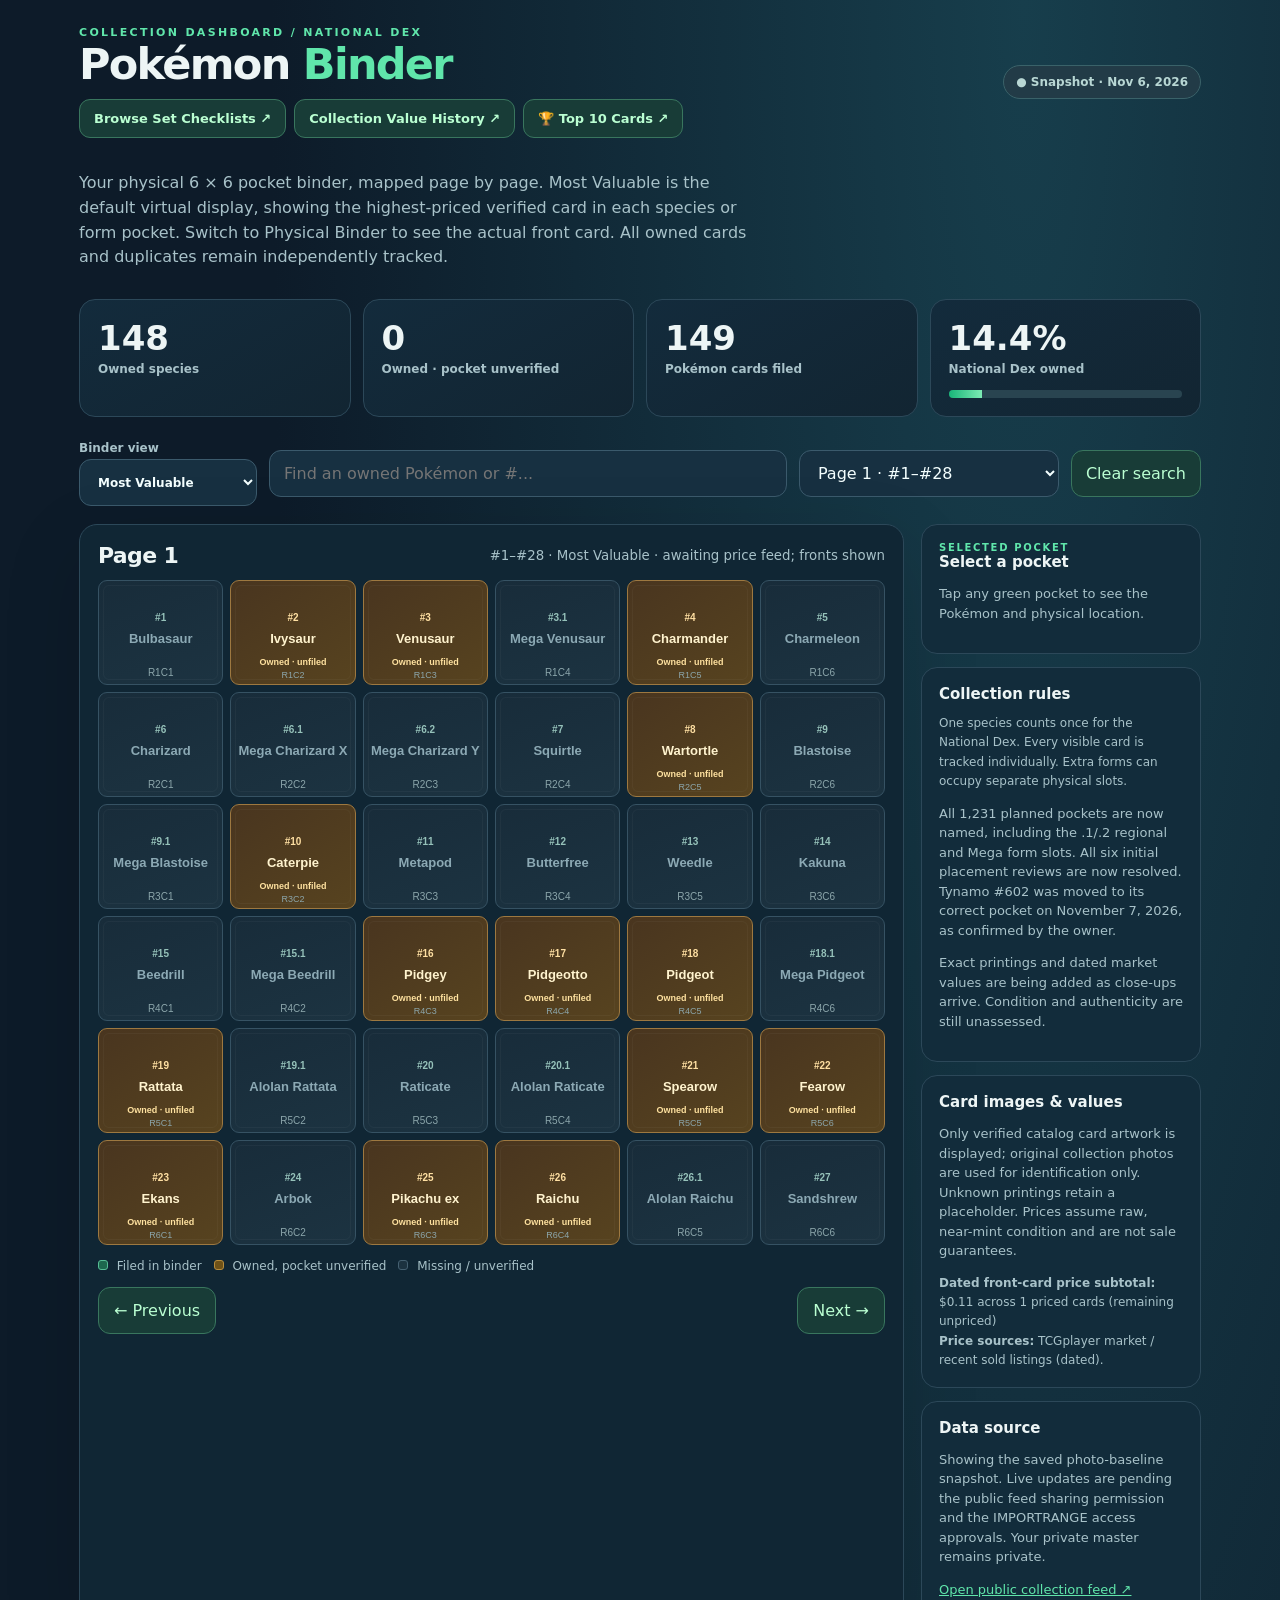
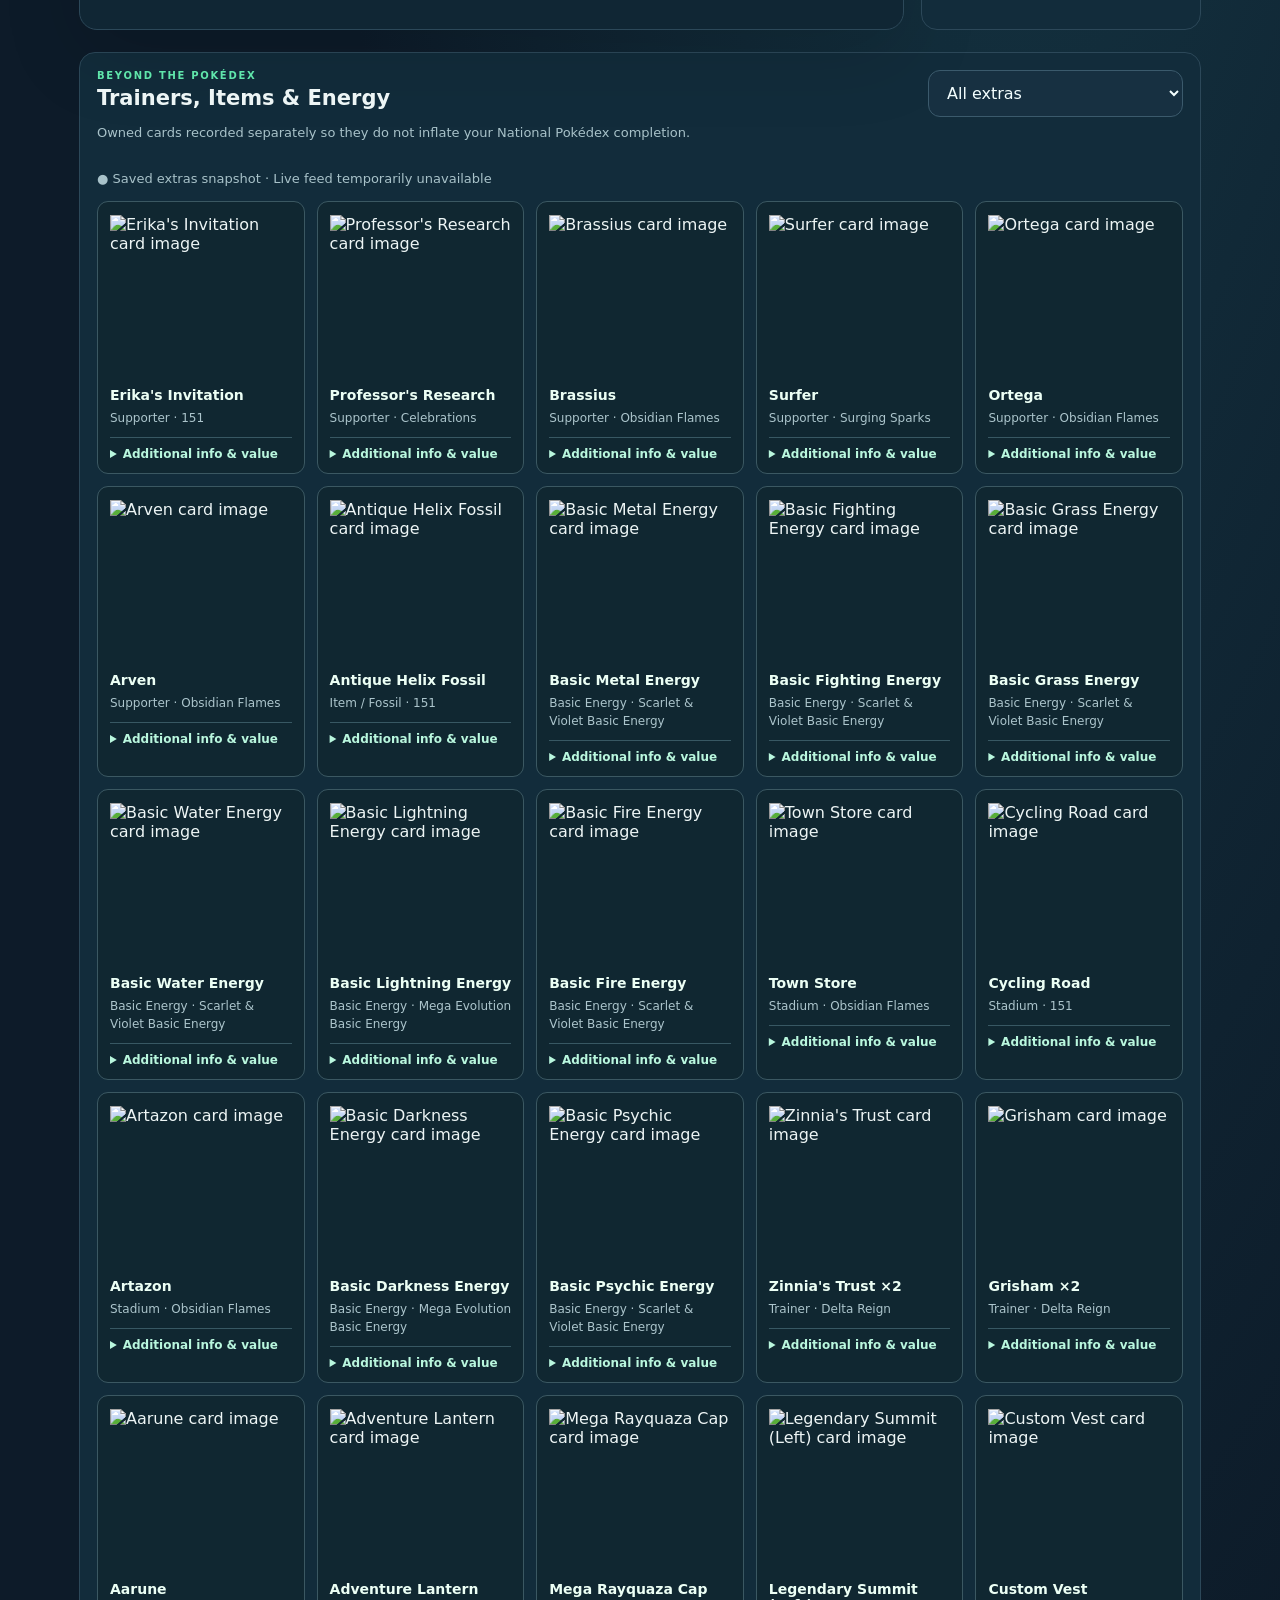
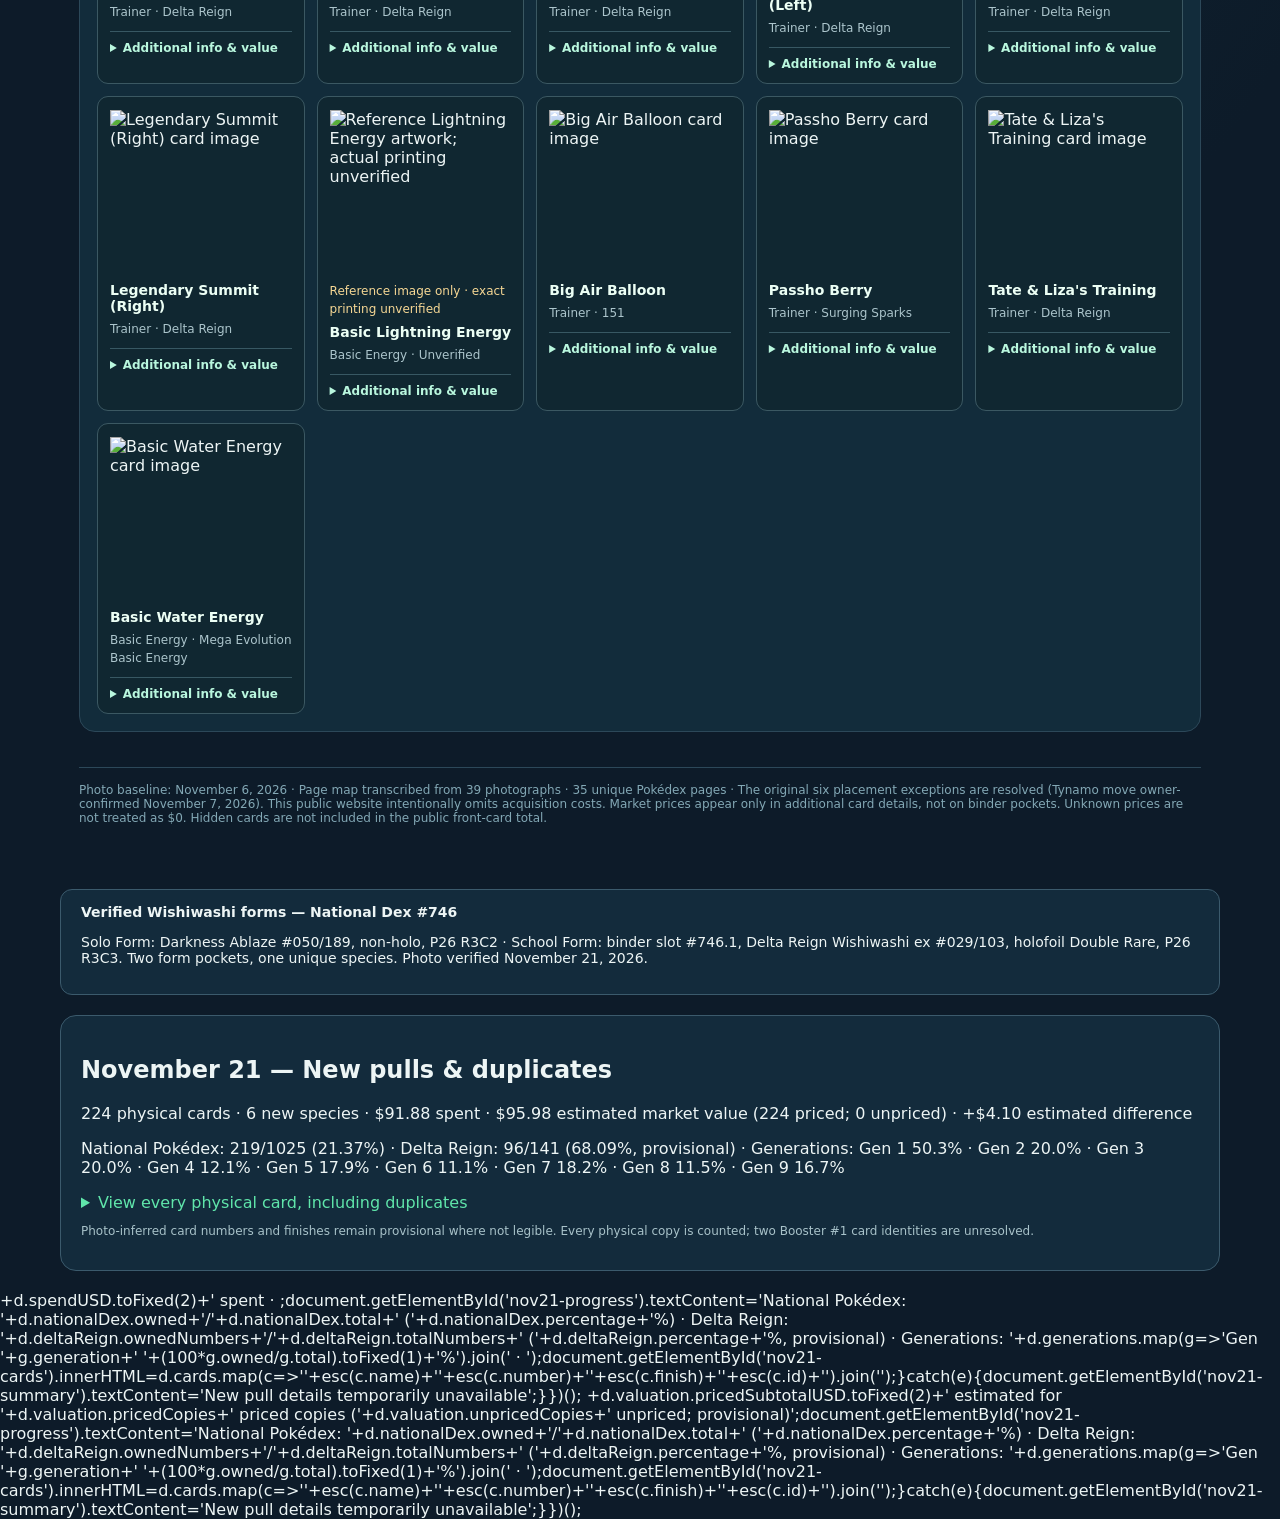
==== index.html @ 739e6302 "Fix pulls panel JavaScript and display complete provisional valuation" ====
<!doctype html>
<html lang="en"><head><meta charset="utf-8"><meta name="viewport" content="width=device-width,initial-scale=1">
<meta name="theme-color" content="#102433"><meta name="description" content="Live National Pokédex virtual binder, species tracker and physical pocket locator."><title>Pokémon Binder | National Pokédex</title>
<style>
:root{color-scheme:dark;--bg:#0d1b29;--panel:#132b3c;--panel2:#193346;--line:#2c4859;--text:#edf5f5;--muted:#a8c2c9;--mint:#60e6ab;--lime:#bbf7d0;--amber:#ffd68a}
*{box-sizing:border-box}body{margin:0;background:radial-gradient(ellipse at 80% 0%,#173e4c,#0d1b29 52%);font-family:Inter,system-ui,-apple-system,Segoe UI,sans-serif;color:var(--text)}main{max-width:1160px;margin:auto;padding:26px 19px 50px}
header{display:flex;justify-content:space-between;align-items:center;gap:16px;flex-wrap:wrap}.brand{font-weight:850;letter-spacing:-.04em;font-size:clamp(26px,4vw,43px)}.brand em{font-style:normal;color:var(--mint)}.eyebrow{color:var(--mint);font-size:11px;letter-spacing:.21em;font-weight:700;text-transform:uppercase}
#sync{background:#223b47;color:#b8d7d4;padding:9px 12px;border:1px solid #3a6269;border-radius:999px;font-size:12px;font-weight:700}.hero{padding:25px 0 19px}.hero p{color:var(--muted);max-width:680px;line-height:1.55;margin:8px 0 0}.stats{display:grid;grid-template-columns:repeat(4,1fr);gap:12px;margin:10px 0 22px}.stat{border:1px solid var(--line);background:linear-gradient(150deg,var(--panel),#122532);padding:18px;border-radius:16px}.stat strong{font-size:clamp(22px,4vw,34px);display:block;font-variant-numeric:tabular-nums}.stat span{font-size:12px;color:var(--muted);font-weight:650}.progress{height:8px;border-radius:10px;background:#294450;margin-top:13px;overflow:hidden}.progress div{height:100%;background:linear-gradient(90deg,#18b579,#7debb4);transition:width .3s}
.toolbar{display:flex;gap:12px;flex-wrap:wrap;align-items:center;margin:24px 0 18px}.viewSelector{display:flex;flex-direction:column;gap:4px;color:var(--muted);font-size:12px;font-weight:700}.viewSelector select{font-weight:700;min-width:178px}.viewHighlight{border-left:3px solid #60e6ab;padding:8px 11px;background:#16382f;border-radius:7px;margin:10px 0;font-size:12px;line-height:1.55}.control{padding:12px 14px;border:1px solid #3b5a6c;border-radius:12px;background:#173041;color:#f4ffff;font:inherit;min-height:47px}#search{min-width:230px;flex:1}#selectPage{min-width:260px;max-width:100%}.button{cursor:pointer;background:#183c37;color:#baffd2;border-color:#39765e}.button:hover{background:#1b5249}
.frame{display:grid;grid-template-columns:minmax(0,1fr) 280px;gap:17px}.binder{padding:18px;border:1px solid var(--line);border-radius:18px;background:#102634;box-shadow:0 25px 80px #0002}.binderTop{display:flex;justify-content:space-between;gap:12px;margin-bottom:12px;align-items:center;flex-wrap:wrap}.binderTop h2{margin:0;font-size:22px;letter-spacing:-.03em}.binderTop small{color:var(--muted)}
.grid{display:grid;grid-template-columns:repeat(6,minmax(0,1fr));gap:7px}.pocket{position:relative;min-height:105px;border:1px solid #365263;border-radius:9px;background:linear-gradient(160deg,#182c3a,#1c3341);padding:9px 6px 17px;text-align:center;cursor:pointer;overflow:hidden;color:#8ca9b4}.pocket::after{content:"";position:absolute;inset:4px;border:1px solid #ffffff09;border-radius:6px;pointer-events:none}.pocket.filled{background:linear-gradient(155deg,#164e3f,#1e6450 85%);border-color:#3b9d76;color:#f0fffb}.pocket.filled:hover,.pocket:focus-visible{outline:2px solid #b9ffcf;outline-offset:1px}.pocket.blank:hover{border-color:#72a0ab}.pocket.reserved{opacity:.43;background:#162632}.dex{display:block;color:#96c2ba;font-size:10px;font-weight:800;margin-bottom:8px}.filled .dex{color:#9bebc5}.name{font-size:clamp(10px,1.16vw,13px);display:block;line-height:1.18;font-weight:750;word-break:break-word}.slot{font-size:10px;color:#8ca6ab;position:absolute;bottom:6px;left:0;right:0}.filled .slot{color:#b9e3d2}
.side{display:grid;gap:13px;align-content:start}.panel{background:#122c3b;border:1px solid var(--line);border-radius:16px;padding:17px}.panel h3{margin:0 0 11px;font-size:15px}.panel p{color:var(--muted);font-size:13px;line-height:1.5}.panel .selected{font-size:22px;color:#eafff6;font-weight:800}.panel .meta{font-size:12px;margin-top:9px;color:#c6dada}.kicker{font-size:10px;text-transform:uppercase;letter-spacing:.17em;color:var(--mint);font-weight:750}.mini{font-size:12px;color:var(--muted);line-height:1.6}.legend{display:flex;flex-wrap:wrap;gap:12px;color:var(--muted);font-size:12px;margin:14px 0}.dot{display:inline-block;width:10px;height:10px;border-radius:3px;margin-right:5px;background:#1d684e;border:1px solid #56bd94}.dot.none{background:#1c3240;border-color:#456071}.buttons{display:flex;justify-content:space-between;margin-top:12px;gap:10px}.buttons button{padding:10px 15px}.smallnote{font-size:12px;color:var(--muted);line-height:1.6;margin-top:16px}.smallnote a{color:var(--mint)}.foot{border-top:1px solid var(--line);margin-top:35px;padding-top:15px;font-size:12px;color:#83a8b5}.searchresults{display:none;margin-bottom:12px;color:var(--muted);font-size:13px}.searchresults.show{display:block}
@media(max-width:800px){.frame{grid-template-columns:1fr}.side{grid-template-columns:repeat(2,minmax(0,1fr))}.pocket{min-height:100px}}@media(max-width:560px){main{padding:19px 9px 30px}.stats{gap:6px}.stat{padding:12px 8px}.stat span{font-size:10px}.binder{padding:10px}.grid{gap:4px}.pocket{min-height:84px;padding:5px 3px 14px;border-radius:6px}.dex{font-size:9px;margin-bottom:5px}.name{font-size:10px}.side{grid-template-columns:1fr}.toolbar{gap:8px}.control{width:100%;max-width:none!important}.binderTop h2{font-size:18px}}
 .pocket.mismatch{border-color:#efad70;box-shadow:inset 0 0 0 1px #efad70}.priceHighlight{font-size:16px;font-weight:750;color:#9bebc5;margin-top:8px}.cardPhoto{width:100%;max-width:185px;display:block;aspect-ratio:0.716;object-fit:contain;border-radius:7px;margin:11px auto;background:#0c2430} .pocketThumb{display:block;height:70px;max-width:70%;object-fit:contain;margin:1px auto 6px}.pocket.hasArt{min-height:148px}.pocketValue{display:block;color:#c6ffe4;font-weight:700;font-size:11px;margin-top:4px;margin-bottom:9px}@media(max-width:560px){.pocketThumb{height:55px;max-width:90%}.pocket.hasArt{min-height:140px}} .pocket.toFile{background:linear-gradient(145deg,#49351f,#57431f);border-color:#9d7840;color:#fff6da}.pocket.toFile .dex{color:#ffe0a3}.pocket.toFile .name{color:#fff3ce}.toFileTag{position:absolute;left:2px;right:2px;bottom:17px;font-weight:700;font-size:9px;color:#ffe2a0}.pocket.toFile .slot{bottom:4px;font-size:9px}@media(max-width:680px){.stats{grid-template-columns:repeat(2,1fr)}} 
.extrasPanel{margin-top:22px}.extrasHead{display:flex;gap:14px;align-items:flex-start;justify-content:space-between;flex-wrap:wrap;margin-bottom:10px}
.extrasHead h2{font-size:21px;margin:5px 0 7px}.extrasHead .control{max-width:255px}
.extrasGrid{display:grid;grid-template-columns:repeat(auto-fill,minmax(190px,1fr));gap:12px}
.extraCard{padding:12px;border:1px solid #3b5862;border-radius:11px;background:#102731;min-height:190px}
.extraPhoto{height:160px;max-width:100%;display:block;object-fit:contain;margin:1px auto 12px}
.extraPlaceholder{height:65px;display:flex;align-items:center;justify-content:center;border:1px dashed #42626d;color:#aac6ce;border-radius:7px;margin-bottom:12px;font-size:12px}
.extraName{font-size:14px;font-weight:750;color:#ecfff5;margin:6px 0}
.extraInfo{color:#acc5cc;font-size:12px;line-height:1.5;margin-top:4px}
.extraValue{color:#bfffe0;font-weight:750;font-size:13px;margin-top:5px}
@media(max-width:620px){.extrasGrid{grid-template-columns:repeat(2,minmax(0,1fr))}.extraCard{padding:9px}.extraPhoto{height:118px}.extrasHead .control{width:100%;max-width:none}}
.extraDetails{margin-top:10px;padding-top:9px;border-top:1px solid #385863}.extraDetails summary{font-size:12px;font-weight:650;color:#b9f7de;cursor:pointer}.extraDetails[open] summary{margin-bottom:9px}.extraDetails a{color:#a5f6dc} 
</style></head><body><main>
<header><div><div class="eyebrow">Collection dashboard / National Dex</div><div class="brand">Pokémon <em>Binder</em></div><a href="./sets.html" style="display:inline-block;margin-top:10px;color:#baffd2;background:#183c37;border:1px solid #39765e;padding:11px 14px;border-radius:11px;text-decoration:none;font-size:13px;font-weight:750">Browse Set Checklists ↗</a><a href="./values.html" style="display:inline-block;margin:10px 0 0 8px;color:#baffd2;background:#183c37;border:1px solid #39765e;padding:11px 14px;border-radius:11px;text-decoration:none;font-size:13px;font-weight:750">Collection Value History ↗</a><a href="./values.html#top-cards" style="display:inline-block;margin:10px 0 0 8px;color:#baffd2;background:#183c37;border:1px solid #39765e;padding:11px 14px;border-radius:11px;text-decoration:none;font-size:13px;font-weight:750">🏆 Top 10 Cards ↗</a></div><span id="sync">● Snapshot · Nov 6, 2026</span></header>
<section class="hero"><p>Your physical 6 × 6 pocket binder, mapped page by page. Most Valuable is the default virtual display, showing the highest-priced verified card in each species or form pocket. Switch to Physical Binder to see the actual front card. All owned cards and duplicates remain independently tracked.</p></section>
<div class="stats"><div class="stat"><strong id="ownedCount">147</strong><span>Owned species</span></div><div class="stat"><strong id="unfiledCount">0</strong><span>Owned · pocket unverified</span></div><div class="stat"><strong id="cardCount">148</strong><span>Pokémon cards filed</span></div><div class="stat"><strong id="percentage">14.3%</strong><span>National Dex owned</span><div class="progress"><div id="bar" style="width:14.3%"></div></div></div></div>
<section class="toolbar"><label class="viewSelector" for="displayMode"><span>Binder view</span><select class="control" id="displayMode" aria-label="Choose binder display mode"><option value="valuable" selected>Most Valuable</option><option value="physical">Physical Binder</option></select></label><input class="control" type="search" id="search" placeholder="Find an owned Pokémon or #..." aria-label="Search Pokémon"><select class="control" id="selectPage" aria-label="Choose binder page"></select><button class="control button" id="clear">Clear search</button></section>
<div id="searchresults" class="searchresults"></div>
<div class="frame"><div class="binder"><div class="binderTop"><h2 id="pageHeading">Page 1</h2><small id="pageInfo"></small></div><div class="grid" id="grid"></div><div class="legend"><span><i class="dot"></i> Filed in binder</span><span><i class="dot" style="background:#6f5217;border-color:#b68b3d"></i> Owned, pocket unverified</span><span><i class="dot none"></i> Missing / unverified</span></div><div class="buttons"><button class="control button" id="prev">← Previous</button><button class="control button" id="next">Next →</button></div></div><aside class="side"><section class="panel"><div class="kicker">Selected pocket</div><h3 id="slotTitle">Select a pocket</h3><div id="slotDetail"><p>Tap any green pocket to see the Pokémon and physical location.</p></div></section><section class="panel"><h3>Collection rules</h3><div class="mini">One species counts once for the National Dex. Every visible card is tracked individually. Extra forms can occupy separate physical slots.<p>All 1,231 planned pockets are now named, including the .1/.2 regional and Mega form slots. All six initial placement reviews are now resolved. Tynamo #602 was moved to its correct pocket on November 7, 2026, as confirmed by the owner.</p><p>Exact printings and dated market values are being added as close-ups arrive. Condition and authenticity are still unassessed.</p></div></section><section class="panel"><h3>Card images & values</h3><p>Only verified catalog card artwork is displayed; original collection photos are used for identification only. Unknown printings retain a placeholder. Prices assume raw, near-mint condition and are not sale guarantees.</p><div class="mini"><strong>Dated front-card price subtotal:</strong> <span id="valueSummary">Pending verified valuations</span><br><strong>Price sources:</strong> TCGplayer market / recent sold listings (dated).</div></section><section class="panel"><h3>Data source</h3><p id="sourceText">This page uses the verified photo-baseline snapshot. The website is linked to a public-read feed; activate the source connection and viewing permission to enable updates.</p><p class="mini"><a href="https://docs.google.com/spreadsheets/d/1Jrw80VgoSuXHK0RVL1nvubvQzTWDPGrHR_KkBsdX26o/edit" target="_blank" rel="noopener noreferrer" style="color:#60e6ab">Open public collection feed ↗</a></p></section></aside></div>
<section class="panel extrasPanel" id="extrasPanel">
  <div class="extrasHead"><div><div class="kicker">Beyond the Pokédex</div><h2>Trainers, Items &amp; Energy</h2><p class="mini">Owned cards recorded separately so they do not inflate your National Pokédex completion.</p></div>
  <select class="control" id="extrasFilter" aria-label="Filter extra cards"><option value="all">All extras</option><option value="trainer">Trainers / Items / Stadiums</option><option value="energy">Energy only</option></select></div>
  <p class="mini" id="extrasSync">Loading cards from the live Google Sheet...</p>
  <div class="extrasGrid" id="extrasGrid"></div>
</section>
<div class="foot">Photo baseline: November 6, 2026 · Page map transcribed from 39 photographs · 35 unique Pokédex pages · The original six placement exceptions are resolved (Tynamo move owner-confirmed November 7, 2026). This public website intentionally omits acquisition costs. Market prices appear only in additional card details, not on binder pockets. Unknown prices are not treated as $0. Hidden cards are not included in the public front-card total.</div>
</main>
<script>const VERIFIED_POCKETS={"1:1:1":{"dex":"1","name":"Bulbasaur","species":1,"status":"Number/position mapped"},"1:1:2":{"dex":"2","name":"Ivysaur","species":2,"status":"Number/position mapped"},"1:1:3":{"dex":"3","name":"Venusaur","species":3,"status":"Number/position mapped"},"1:1:4":{"dex":"3.1","name":"Mega Venusaur","species":3,"status":"Number/position mapped"},"1:1:5":{"dex":"4","name":"Charmander","species":4,"status":"Number/position mapped"},"1:1:6":{"dex":"5","name":"Charmeleon","species":5,"status":"Number/position mapped"},"1:2:1":{"dex":"6","name":"Charizard","species":6,"status":"Number/position mapped"},"1:2:2":{"dex":"6.1","name":"Mega Charizard X","species":6,"status":"Number/position mapped"},"1:2:3":{"dex":"6.2","name":"Mega Charizard Y","species":6,"status":"Number/position mapped"},"1:2:4":{"dex":"7","name":"Squirtle","species":7,"status":"Number/position mapped"},"1:2:5":{"dex":"8","name":"Wartortle","species":8,"status":"Number/position mapped"},"1:2:6":{"dex":"9","name":"Blastoise","species":9,"status":"Number/position mapped"},"1:3:1":{"dex":"9.1","name":"Mega Blastoise","species":9,"status":"Number/position mapped"},"1:3:2":{"dex":"10","name":"Caterpie","species":10,"status":"Number/position mapped"},"1:3:3":{"dex":"11","name":"Metapod","species":11,"status":"Number/position mapped"},"1:3:4":{"dex":"12","name":"Butterfree","species":12,"status":"Number/position mapped"},"1:3:5":{"dex":"13","name":"Weedle","species":13,"status":"Number/position mapped"},"1:3:6":{"dex":"14","name":"Kakuna","species":14,"status":"Number/position mapped"},"1:4:1":{"dex":"15","name":"Beedrill","species":15,"status":"Number/position mapped"},"1:4:2":{"dex":"15.1","name":"Mega Beedrill","species":15,"status":"Number/position mapped"},"1:4:3":{"dex":"16","name":"Pidgey","species":16,"status":"Number/position mapped"},"1:4:4":{"dex":"17","name":"Pidgeotto","species":17,"status":"Number/position mapped"},"1:4:5":{"dex":"18","name":"Pidgeot","species":18,"status":"Number/position mapped"},"1:4:6":{"dex":"18.1","name":"Mega Pidgeot","species":18,"status":"Number/position mapped"},"1:5:1":{"dex":"19","name":"Rattata","species":19,"status":"Number/position mapped"},"1:5:2":{"dex":"19.1","name":"Alolan Rattata","species":19,"status":"Number/position mapped"},"1:5:3":{"dex":"20","name":"Raticate","species":20,"status":"Number/position mapped"},"1:5:4":{"dex":"20.1","name":"Alolan Raticate","species":20,"status":"Number/position mapped"},"1:5:5":{"dex":"21","name":"Spearow","species":21,"status":"Number/position mapped"},"1:5:6":{"dex":"22","name":"Fearow","species":22,"status":"Number/position mapped"},"1:6:1":{"dex":"23","name":"Ekans","species":23,"status":"Number/position mapped"},"1:6:2":{"dex":"24","name":"Arbok","species":24,"status":"Number/position mapped"},"1:6:3":{"dex":"25","name":"Pikachu","species":25,"status":"Number/position mapped"},"1:6:4":{"dex":"26","name":"Raichu","species":26,"status":"Number/position mapped"},"1:6:5":{"dex":"26.1","name":"Alolan Raichu","species":26,"status":"Number/position mapped"},"1:6:6":{"dex":"27","name":"Sandshrew","species":27,"status":"Number/position mapped"},"2:1:1":{"dex":"27.1","name":"Alolan Sandshrew","species":27,"status":"Number/position mapped"},"2:1:2":{"dex":"28","name":"Sandslash","species":28,"status":"Number/position mapped"},"2:1:3":{"dex":"28.1","name":"Alolan Sandslash","species":28,"status":"Number/position mapped"},"2:1:4":{"dex":"29","name":"Nidoran♀","species":29,"status":"Number/position mapped"},"2:1:5":{"dex":"30","name":"Nidorina","species":30,"status":"Number/position mapped"},"2:1:6":{"dex":"31","name":"Nidoqueen","species":31,"status":"Number/position mapped"},"2:2:1":{"dex":"32","name":"Nidoran♂","species":32,"status":"Number/position mapped"},"2:2:2":{"dex":"33","name":"Nidorino","species":33,"status":"Number/position mapped"},"2:2:3":{"dex":"34","name":"Nidoking","species":34,"status":"Number/position mapped"},"2:2:4":{"dex":"35","name":"Clefairy","species":35,"status":"Number/position mapped"},"2:2:5":{"dex":"36","name":"Clefable","species":36,"status":"Number/position mapped"},"2:2:6":{"dex":"37","name":"Vulpix","species":37,"status":"Number/position mapped"},"2:3:1":{"dex":"37.1","name":"Alolan Vulpix","species":37,"status":"Number/position mapped"},"2:3:2":{"dex":"38","name":"Ninetales","species":38,"status":"Number/position mapped"},"2:3:3":{"dex":"38.1","name":"Alolan Ninetales","species":38,"status":"Number/position mapped"},"2:3:4":{"dex":"39","name":"Jigglypuff","species":39,"status":"Number/position mapped"},"2:3:5":{"dex":"40","name":"Wigglytuff","species":40,"status":"Number/position mapped"},"2:3:6":{"dex":"41","name":"Zubat","species":41,"status":"Number/position mapped"},"2:4:1":{"dex":"42","name":"Golbat","species":42,"status":"Number/position mapped"},"2:4:2":{"dex":"43","name":"Oddish","species":43,"status":"Number/position mapped"},"2:4:3":{"dex":"44","name":"Gloom","species":44,"status":"Number/position mapped"},"2:4:4":{"dex":"45","name":"Vileplume","species":45,"status":"Number/position mapped"},"2:4:5":{"dex":"46","name":"Paras","species":46,"status":"Number/position mapped"},"2:4:6":{"dex":"47","name":"Parasect","species":47,"status":"Number/position mapped"},"2:5:1":{"dex":"48","name":"Venonat","species":48,"status":"Number/position mapped"},"2:5:2":{"dex":"49","name":"Venomoth","species":49,"status":"Number/position mapped"},"2:5:3":{"dex":"50","name":"Diglett","species":50,"status":"Number/position mapped"},"2:5:4":{"dex":"50.1","name":"Alolan Diglett","species":50,"status":"Number/position mapped"},"2:5:5":{"dex":"51","name":"Dugtrio","species":51,"status":"Number/position mapped"},"2:5:6":{"dex":"51.1","name":"Alolan Dugtrio","species":51,"status":"Number/position mapped"},"2:6:1":{"dex":"52","name":"Meowth","species":52,"status":"Number/position mapped"},"2:6:2":{"dex":"52.1","name":"Alolan Meowth","species":52,"status":"Number/position mapped"},"2:6:3":{"dex":"52.2","name":"Galarian Meowth","species":52,"status":"Number/position mapped"},"2:6:4":{"dex":"53","name":"Persian","species":53,"status":"Number/position mapped"},"2:6:5":{"dex":"53.1","name":"Alolan Persian","species":53,"status":"Number/position mapped"},"2:6:6":{"dex":"54","name":"Psyduck","species":54,"status":"Number/position mapped"},"3:1:1":{"dex":"55","name":"Golduck","species":55,"status":"Number/position mapped"},"3:1:2":{"dex":"56","name":"Mankey","species":56,"status":"Number/position mapped"},"3:1:3":{"dex":"57","name":"Primeape","species":57,"status":"Number/position mapped"},"3:1:4":{"dex":"58","name":"Growlithe","species":58,"status":"Number/position mapped"},"3:1:5":{"dex":"58.1","name":"Hisuian Growlithe","species":58,"status":"Number/position mapped"},"3:1:6":{"dex":"59","name":"Arcanine","species":59,"status":"Number/position mapped"},"3:2:1":{"dex":"59.1","name":"Hisuian Arcanine","species":59,"status":"Number/position mapped"},"3:2:2":{"dex":"60","name":"Poliwag","species":60,"status":"Number/position mapped"},"3:2:3":{"dex":"61","name":"Poliwhirl","species":61,"status":"Number/position mapped"},"3:2:4":{"dex":"62","name":"Poliwrath","species":62,"status":"Number/position mapped"},"3:2:5":{"dex":"63","name":"Abra","species":63,"status":"Number/position mapped"},"3:2:6":{"dex":"64","name":"Kadabra","species":64,"status":"Number/position mapped"},"3:3:1":{"dex":"65","name":"Alakazam","species":65,"status":"Number/position mapped"},"3:3:2":{"dex":"65.1","name":"Mega Alakazam","species":65,"status":"Number/position mapped"},"3:3:3":{"dex":"66","name":"Machop","species":66,"status":"Number/position mapped"},"3:3:4":{"dex":"67","name":"Machoke","species":67,"status":"Number/position mapped"},"3:3:5":{"dex":"68","name":"Machamp","species":68,"status":"Number/position mapped"},"3:3:6":{"dex":"69","name":"Bellsprout","species":69,"status":"Number/position mapped"},"3:4:1":{"dex":"70","name":"Weepinbell","species":70,"status":"Number/position mapped"},"3:4:2":{"dex":"71","name":"Victreebel","species":71,"status":"Number/position mapped"},"3:4:3":{"dex":"72","name":"Tentacool","species":72,"status":"Number/position mapped"},"3:4:4":{"dex":"73","name":"Tentacruel","species":73,"status":"Number/position mapped"},"3:4:5":{"dex":"74","name":"Geodude","species":74,"status":"Number/position mapped"},"3:4:6":{"dex":"74.1","name":"Alolan Geodude","species":74,"status":"Number/position mapped"},"3:5:1":{"dex":"75","name":"Graveler","species":75,"status":"Number/position mapped"},"3:5:2":{"dex":"75.1","name":"Alolan Graveler","species":75,"status":"Number/position mapped"},"3:5:3":{"dex":"76","name":"Golem","species":76,"status":"Number/position mapped"},"3:5:4":{"dex":"76.1","name":"Alolan Golem","species":76,"status":"Number/position mapped"},"3:5:5":{"dex":"77","name":"Ponyta","species":77,"status":"Number/position mapped"},"3:5:6":{"dex":"77.1","name":"Galarian Ponyta","species":77,"status":"Number/position mapped"},"3:6:1":{"dex":"78","name":"Rapidash","species":78,"status":"Number/position mapped"},"3:6:2":{"dex":"78.1","name":"Galarian Rapidash","species":78,"status":"Number/position mapped"},"3:6:3":{"dex":"79","name":"Slowpoke","species":79,"status":"Number/position mapped"},"3:6:4":{"dex":"79.1","name":"Galarian Slowpoke","species":79,"status":"Number/position mapped"},"3:6:5":{"dex":"80","name":"Slowbro","species":80,"status":"Number/position mapped"},"3:6:6":{"dex":"80.1","name":"Galarian Slowbro","species":80,"status":"Number/position mapped"},"4:1:1":{"dex":"80.2","name":"Mega Slowbro","species":80,"status":"Number/position mapped"},"4:1:2":{"dex":"81","name":"Magnemite","species":81,"status":"Number/position mapped"},"4:1:3":{"dex":"82","name":"Magneton","species":82,"status":"Number/position mapped"},"4:1:4":{"dex":"83","name":"Farfetch’d","species":83,"status":"Number/position mapped"},"4:1:5":{"dex":"83.1","name":"Galarian Farfetch’d","species":83,"status":"Number/position mapped"},"4:1:6":{"dex":"84","name":"Doduo","species":84,"status":"Number/position mapped"},"4:2:1":{"dex":"85","name":"Dodrio","species":85,"status":"Number/position mapped"},"4:2:2":{"dex":"86","name":"Seel","species":86,"status":"Number/position mapped"},"4:2:3":{"dex":"87","name":"Dewgong","species":87,"status":"Number/position mapped"},"4:2:4":{"dex":"88","name":"Grimer","species":88,"status":"Number/position mapped"},"4:2:5":{"dex":"88.1","name":"Alolan Grimer","species":88,"status":"Number/position mapped"},"4:2:6":{"dex":"89","name":"Muk","species":89,"status":"Number/position mapped"},"4:3:1":{"dex":"89.1","name":"Alolan Muk","species":89,"status":"Number/position mapped"},"4:3:2":{"dex":"90","name":"Shellder","species":90,"status":"Number/position mapped"},"4:3:3":{"dex":"91","name":"Cloyster","species":91,"status":"Number/position mapped"},"4:3:4":{"dex":"92","name":"Gastly","species":92,"status":"Number/position mapped"},"4:3:5":{"dex":"93","name":"Haunter","species":93,"status":"Number/position mapped"},"4:3:6":{"dex":"94","name":"Gengar","species":94,"status":"Number/position mapped"},"4:4:1":{"dex":"94.1","name":"Mega Gengar","species":94,"status":"Number/position mapped"},"4:4:2":{"dex":"95","name":"Onix","species":95,"status":"Number/position mapped"},"4:4:3":{"dex":"96","name":"Drowzee","species":96,"status":"Number/position mapped"},"4:4:4":{"dex":"97","name":"Hypno","species":97,"status":"Number/position mapped"},"4:4:5":{"dex":"98","name":"Krabby","species":98,"status":"Number/position mapped"},"4:4:6":{"dex":"99","name":"Kingler","species":99,"status":"Number/position mapped"},"4:5:1":{"dex":"100","name":"Voltorb","species":100,"status":"Number/position mapped"},"4:5:2":{"dex":"100.1","name":"Hisuian Voltorb","species":100,"status":"Number/position mapped"},"4:5:3":{"dex":"101","name":"Electrode","species":101,"status":"Number/position mapped"},"4:5:4":{"dex":"101.1","name":"Hisuian Electrode","species":101,"status":"Number/position mapped"},"4:5:5":{"dex":"102","name":"Exeggcute","species":102,"status":"Number/position mapped"},"4:5:6":{"dex":"103","name":"Exeggutor","species":103,"status":"Number/position mapped"},"4:6:1":{"dex":"103.1","name":"Alolan Exeggutor","species":103,"status":"Number/position mapped"},"4:6:2":{"dex":"104","name":"Cubone","species":104,"status":"Number/position mapped"},"4:6:3":{"dex":"105","name":"Marowak","species":105,"status":"Number/position mapped"},"4:6:4":{"dex":"105.1","name":"Alolan Marowak","species":105,"status":"Number/position mapped"},"4:6:5":{"dex":"106","name":"Hitmonlee","species":106,"status":"Number/position mapped"},"4:6:6":{"dex":"107","name":"Hitmonchan","species":107,"status":"Number/position mapped"},"5:1:1":{"dex":"108","name":"Lickitung","species":108,"status":"Number/position mapped"},"5:1:2":{"dex":"109","name":"Koffing","species":109,"status":"Number/position mapped"},"5:1:3":{"dex":"110","name":"Weezing","species":110,"status":"Number/position mapped"},"5:1:4":{"dex":"110.1","name":"Galarian Weezing","species":110,"status":"Number/position mapped"},"5:1:5":{"dex":"111","name":"Rhyhorn","species":111,"status":"Number/position mapped"},"5:1:6":{"dex":"112","name":"Rhydon","species":112,"status":"Number/position mapped"},"5:2:1":{"dex":"113","name":"Chansey","species":113,"status":"Number/position mapped"},"5:2:2":{"dex":"114","name":"Tangela","species":114,"status":"Number/position mapped"},"5:2:3":{"dex":"115","name":"Kangaskhan","species":115,"status":"Number/position mapped"},"5:2:4":{"dex":"115.1","name":"Mega Kangaskhan","species":115,"status":"Number/position mapped"},"5:2:5":{"dex":"116","name":"Horsea","species":116,"status":"Number/position mapped"},"5:2:6":{"dex":"117","name":"Seadra","species":117,"status":"Number/position mapped"},"5:3:1":{"dex":"118","name":"Goldeen","species":118,"status":"Number/position mapped"},"5:3:2":{"dex":"119","name":"Seaking","species":119,"status":"Number/position mapped"},"5:3:3":{"dex":"120","name":"Staryu","species":120,"status":"Number/position mapped"},"5:3:4":{"dex":"121","name":"Starmie","species":121,"status":"Number/position mapped"},"5:3:5":{"dex":"122","name":"Mr. Mime","species":122,"status":"Number/position mapped"},"5:3:6":{"dex":"122.1","name":"Galarian Mr. Mime","species":122,"status":"Number/position mapped"},"5:4:1":{"dex":"123","name":"Scyther","species":123,"status":"Number/position mapped"},"5:4:2":{"dex":"124","name":"Jynx","species":124,"status":"Number/position mapped"},"5:4:3":{"dex":"125","name":"Electabuzz","species":125,"status":"Number/position mapped"},"5:4:4":{"dex":"126","name":"Magmar","species":126,"status":"Number/position mapped"},"5:4:5":{"dex":"127","name":"Pinsir","species":127,"status":"Number/position mapped"},"5:4:6":{"dex":"127.1","name":"Mega Pinsir","species":127,"status":"Number/position mapped"},"5:5:1":{"dex":"128","name":"Tauros","species":128,"status":"Number/position mapped"},"5:5:2":{"dex":"128.1","name":"Paldean Tauros — Blaze","species":128,"status":"Number/position mapped"},"5:5:3":{"dex":"128.2","name":"Paldean Tauros — Aqua","species":128,"status":"Number/position mapped"},"5:5:4":{"dex":"128.3","name":"Paldean Tauros — Combat","species":128,"status":"Number/position mapped"},"5:5:5":{"dex":"129","name":"Magikarp","species":129,"status":"Number/position mapped"},"5:5:6":{"dex":"130","name":"Gyarados","species":130,"status":"Number/position mapped"},"5:6:1":{"dex":"130.1","name":"Mega Gyarados","species":130,"status":"Number/position mapped"},"5:6:2":{"dex":"131","name":"Lapras","species":131,"status":"Number/position mapped"},"5:6:3":{"dex":"132","name":"Ditto","species":132,"status":"Number/position mapped"},"5:6:4":{"dex":"133","name":"Eevee","species":133,"status":"Number/position mapped"},"5:6:5":{"dex":"134","name":"Vaporeon","species":134,"status":"Number/position mapped"},"5:6:6":{"dex":"135","name":"Jolteon","species":135,"status":"Number/position mapped"},"6:1:1":{"dex":"136","name":"Flareon","species":136,"status":"Number/position mapped"},"6:1:2":{"dex":"137","name":"Porygon","species":137,"status":"Number/position mapped"},"6:1:3":{"dex":"138","name":"Omanyte","species":138,"status":"Number/position mapped"},"6:1:4":{"dex":"139","name":"Omastar","species":139,"status":"Number/position mapped"},"6:1:5":{"dex":"140","name":"Kabuto","species":140,"status":"Number/position mapped"},"6:1:6":{"dex":"141","name":"Kabutops","species":141,"status":"Number/position mapped"},"6:2:1":{"dex":"142","name":"Aerodactyl","species":142,"status":"Number/position mapped"},"6:2:2":{"dex":"142.1","name":"Mega Aerodactyl","species":142,"status":"Number/position mapped"},"6:2:3":{"dex":"143","name":"Snorlax","species":143,"status":"Number/position mapped"},"6:2:4":{"dex":"144","name":"Articuno","species":144,"status":"Number/position mapped"},"6:2:5":{"dex":"144.1","name":"Galarian Articuno","species":144,"status":"Number/position mapped"},"6:2:6":{"dex":"145","name":"Zapdos","species":145,"status":"Number/position mapped"},"6:3:1":{"dex":"145.1","name":"Galarian Zapdos","species":145,"status":"Number/position mapped"},"6:3:2":{"dex":"146","name":"Moltres","species":146,"status":"Number/position mapped"},"6:3:3":{"dex":"146.1","name":"Galarian Moltres","species":146,"status":"Number/position mapped"},"6:3:4":{"dex":"147","name":"Dratini","species":147,"status":"Number/position mapped"},"6:3:5":{"dex":"148","name":"Dragonair","species":148,"status":"Number/position mapped"},"6:3:6":{"dex":"149","name":"Dragonite","species":149,"status":"Number/position mapped"},"6:4:1":{"dex":"150","name":"Mewtwo","species":150,"status":"Number/position mapped"},"6:4:2":{"dex":"150.1","name":"Mega Mewtwo X","species":150,"status":"Number/position mapped"},"6:4:3":{"dex":"150.2","name":"Mega Mewtwo Y","species":150,"status":"Number/position mapped"},"6:4:4":{"dex":"151","name":"Mew","species":151,"status":"Number/position mapped"},"6:4:5":{"dex":"152","name":"Chikorita","species":152,"status":"Number/position mapped"},"6:4:6":{"dex":"153","name":"Bayleef","species":153,"status":"Number/position mapped"},"6:5:1":{"dex":"154","name":"Meganium","species":154,"status":"Number/position mapped"},"6:5:2":{"dex":"155","name":"Cyndaquil","species":155,"status":"Number/position mapped"},"6:5:3":{"dex":"156","name":"Quilava","species":156,"status":"Number/position mapped"},"6:5:4":{"dex":"157","name":"Typhlosion","species":157,"status":"Number/position mapped"},"6:5:5":{"dex":"157.1","name":"Hisuian Typhlosion","species":157,"status":"Number/position mapped"},"6:5:6":{"dex":"158","name":"Totodile","species":158,"status":"Number/position mapped"},"6:6:1":{"dex":"159","name":"Croconaw","species":159,"status":"Number/position mapped"},"6:6:2":{"dex":"160","name":"Feraligatr","species":160,"status":"Number/position mapped"},"6:6:3":{"dex":"161","name":"Sentret","species":161,"status":"Number/position mapped"},"6:6:4":{"dex":"162","name":"Furret","species":162,"status":"Number/position mapped"},"6:6:5":{"dex":"163","name":"Hoothoot","species":163,"status":"Number/position mapped"},"6:6:6":{"dex":"164","name":"Noctowl","species":164,"status":"Number/position mapped"},"7:1:1":{"dex":"165","name":"Ledyba","species":165,"status":"Number/position mapped"},"7:1:2":{"dex":"166","name":"Ledian","species":166,"status":"Number/position mapped"},"7:1:3":{"dex":"167","name":"Spinarak","species":167,"status":"Number/position mapped"},"7:1:4":{"dex":"168","name":"Ariados","species":168,"status":"Number/position mapped"},"7:1:5":{"dex":"169","name":"Crobat","species":169,"status":"Number/position mapped"},"7:1:6":{"dex":"170","name":"Chinchou","species":170,"status":"Number/position mapped"},"7:2:1":{"dex":"171","name":"Lanturn","species":171,"status":"Number/position mapped"},"7:2:2":{"dex":"172","name":"Pichu","species":172,"status":"Number/position mapped"},"7:2:3":{"dex":"173","name":"Cleffa","species":173,"status":"Number/position mapped"},"7:2:4":{"dex":"174","name":"Igglybuff","species":174,"status":"Number/position mapped"},"7:2:5":{"dex":"175","name":"Togepi","species":175,"status":"Number/position mapped"},"7:2:6":{"dex":"176","name":"Togetic","species":176,"status":"Number/position mapped"},"7:3:1":{"dex":"177","name":"Natu","species":177,"status":"Number/position mapped"},"7:3:2":{"dex":"178","name":"Xatu","species":178,"status":"Number/position mapped"},"7:3:3":{"dex":"179","name":"Mareep","species":179,"status":"Number/position mapped"},"7:3:4":{"dex":"180","name":"Flaaffy","species":180,"status":"Number/position mapped"},"7:3:5":{"dex":"181","name":"Ampharos","species":181,"status":"Number/position mapped"},"7:3:6":{"dex":"181.1","name":"Mega Ampharos","species":181,"status":"Number/position mapped"},"7:4:1":{"dex":"182","name":"Bellossom","species":182,"status":"Number/position mapped"},"7:4:2":{"dex":"183","name":"Marill","species":183,"status":"Number/position mapped"},"7:4:3":{"dex":"184","name":"Azumarill","species":184,"status":"Number/position mapped"},"7:4:4":{"dex":"185","name":"Sudowoodo","species":185,"status":"Number/position mapped"},"7:4:5":{"dex":"186","name":"Politoed","species":186,"status":"Number/position mapped"},"7:4:6":{"dex":"187","name":"Hoppip","species":187,"status":"Number/position mapped"},"7:5:1":{"dex":"188","name":"Skiploom","species":188,"status":"Number/position mapped"},"7:5:2":{"dex":"189","name":"Jumpluff","species":189,"status":"Number/position mapped"},"7:5:3":{"dex":"190","name":"Aipom","species":190,"status":"Number/position mapped"},"7:5:4":{"dex":"191","name":"Sunkern","species":191,"status":"Number/position mapped"},"7:5:5":{"dex":"192","name":"Sunflora","species":192,"status":"Number/position mapped"},"7:5:6":{"dex":"193","name":"Yanma","species":193,"status":"Number/position mapped"},"7:6:1":{"dex":"194","name":"Wooper","species":194,"status":"Number/position mapped"},"7:6:2":{"dex":"194.1","name":"Paldean Wooper","species":194,"status":"Number/position mapped"},"7:6:3":{"dex":"195","name":"Quagsire","species":195,"status":"Number/position mapped"},"7:6:4":{"dex":"196","name":"Espeon","species":196,"status":"Number/position mapped"},"7:6:5":{"dex":"197","name":"Umbreon","species":197,"status":"Number/position mapped"},"7:6:6":{"dex":"198","name":"Murkrow","species":198,"status":"Number/position mapped"},"8:1:1":{"dex":"199","name":"Slowking","species":199,"status":"Number/position mapped"},"8:1:2":{"dex":"199.1","name":"Galarian Slowking","species":199,"status":"Number/position mapped"},"8:1:3":{"dex":"200","name":"Misdreavus","species":200,"status":"Number/position mapped"},"8:1:4":{"dex":"201","name":"Unown","species":201,"status":"Number/position mapped"},"8:1:5":{"dex":"202","name":"Wobbuffet","species":202,"status":"Number/position mapped"},"8:1:6":{"dex":"203","name":"Girafarig","species":203,"status":"Number/position mapped"},"8:2:1":{"dex":"204","name":"Pineco","species":204,"status":"Number/position mapped"},"8:2:2":{"dex":"205","name":"Forretress","species":205,"status":"Number/position mapped"},"8:2:3":{"dex":"206","name":"Dunsparce","species":206,"status":"Number/position mapped"},"8:2:4":{"dex":"207","name":"Gligar","species":207,"status":"Number/position mapped"},"8:2:5":{"dex":"208","name":"Steelix","species":208,"status":"Number/position mapped"},"8:2:6":{"dex":"208.1","name":"Mega Steelix","species":208,"status":"Number/position mapped"},"8:3:1":{"dex":"209","name":"Snubbull","species":209,"status":"Number/position mapped"},"8:3:2":{"dex":"210","name":"Granbull","species":210,"status":"Number/position mapped"},"8:3:3":{"dex":"211","name":"Qwilfish","species":211,"status":"Number/position mapped"},"8:3:4":{"dex":"211.1","name":"Hisuian Qwilfish","species":211,"status":"Number/position mapped"},"8:3:5":{"dex":"212","name":"Scizor","species":212,"status":"Number/position mapped"},"8:3:6":{"dex":"212.1","name":"Mega Scizor","species":212,"status":"Number/position mapped"},"8:4:1":{"dex":"213","name":"Shuckle","species":213,"status":"Number/position mapped"},"8:4:2":{"dex":"214","name":"Heracross","species":214,"status":"Number/position mapped"},"8:4:3":{"dex":"214.1","name":"Mega Heracross","species":214,"status":"Number/position mapped"},"8:4:4":{"dex":"215","name":"Sneasel","species":215,"status":"Number/position mapped"},"8:4:5":{"dex":"215.1","name":"Hisuian Sneasel","species":215,"status":"Number/position mapped"},"8:4:6":{"dex":"216","name":"Teddiursa","species":216,"status":"Number/position mapped"},"8:5:1":{"dex":"217","name":"Ursaring","species":217,"status":"Number/position mapped"},"8:5:2":{"dex":"218","name":"Slugma","species":218,"status":"Number/position mapped"},"8:5:3":{"dex":"219","name":"Magcargo","species":219,"status":"Number/position mapped"},"8:5:4":{"dex":"220","name":"Swinub","species":220,"status":"Number/position mapped"},"8:5:5":{"dex":"221","name":"Piloswine","species":221,"status":"Number/position mapped"},"8:5:6":{"dex":"222","name":"Corsola","species":222,"status":"Number/position mapped"},"8:6:1":{"dex":"222.1","name":"Galarian Corsola","species":222,"status":"Number/position mapped"},"8:6:2":{"dex":"223","name":"Remoraid","species":223,"status":"Number/position mapped"},"8:6:3":{"dex":"224","name":"Octillery","species":224,"status":"Number/position mapped"},"8:6:4":{"dex":"225","name":"Delibird","species":225,"status":"Number/position mapped"},"8:6:5":{"dex":"226","name":"Mantine","species":226,"status":"Number/position mapped"},"8:6:6":{"dex":"227","name":"Skarmory","species":227,"status":"Number/position mapped"},"9:1:1":{"dex":"228","name":"Houndour","species":228,"status":"Number/position mapped"},"9:1:2":{"dex":"229","name":"Houndoom","species":229,"status":"Number/position mapped"},"9:1:3":{"dex":"229.1","name":"Mega Houndoom","species":229,"status":"Number/position mapped"},"9:1:4":{"dex":"230","name":"Kingdra","species":230,"status":"Number/position mapped"},"9:1:5":{"dex":"231","name":"Phanpy","species":231,"status":"Number/position mapped"},"9:1:6":{"dex":"232","name":"Donphan","species":232,"status":"Number/position mapped"},"9:2:1":{"dex":"233","name":"Porygon2","species":233,"status":"Number/position mapped"},"9:2:2":{"dex":"234","name":"Stantler","species":234,"status":"Number/position mapped"},"9:2:3":{"dex":"235","name":"Smeargle","species":235,"status":"Number/position mapped"},"9:2:4":{"dex":"236","name":"Tyrogue","species":236,"status":"Number/position mapped"},"9:2:5":{"dex":"237","name":"Hitmontop","species":237,"status":"Number/position mapped"},"9:2:6":{"dex":"238","name":"Smoochum","species":238,"status":"Number/position mapped"},"9:3:1":{"dex":"239","name":"Elekid","species":239,"status":"Number/position mapped"},"9:3:2":{"dex":"240","name":"Magby","species":240,"status":"Number/position mapped"},"9:3:3":{"dex":"241","name":"Miltank","species":241,"status":"Number/position mapped"},"9:3:4":{"dex":"242","name":"Blissey","species":242,"status":"Number/position mapped"},"9:3:5":{"dex":"243","name":"Raikou","species":243,"status":"Number/position mapped"},"9:3:6":{"dex":"244","name":"Entei","species":244,"status":"Number/position mapped"},"9:4:1":{"dex":"245","name":"Suicune","species":245,"status":"Number/position mapped"},"9:4:2":{"dex":"246","name":"Larvitar","species":246,"status":"Number/position mapped"},"9:4:3":{"dex":"247","name":"Pupitar","species":247,"status":"Number/position mapped"},"9:4:4":{"dex":"248","name":"Tyranitar","species":248,"status":"Number/position mapped"},"9:4:5":{"dex":"248.1","name":"Mega Tyranitar","species":248,"status":"Number/position mapped"},"9:4:6":{"dex":"249","name":"Lugia","species":249,"status":"Number/position mapped"},"9:5:1":{"dex":"250","name":"Ho-Oh","species":250,"status":"Number/position mapped"},"9:5:2":{"dex":"251","name":"Celebi","species":251,"status":"Number/position mapped"},"9:5:3":{"dex":"252","name":"Treecko","species":252,"status":"Number/position mapped"},"9:5:4":{"dex":"253","name":"Grovyle","species":253,"status":"Number/position mapped"},"9:5:5":{"dex":"254","name":"Sceptile","species":254,"status":"Number/position mapped"},"9:5:6":{"dex":"254.1","name":"Mega Sceptile","species":254,"status":"Number/position mapped"},"9:6:1":{"dex":"255","name":"Torchic","species":255,"status":"Number/position mapped"},"9:6:2":{"dex":"256","name":"Combusken","species":256,"status":"Number/position mapped"},"9:6:3":{"dex":"257","name":"Blaziken","species":257,"status":"Number/position mapped"},"9:6:4":{"dex":"257.1","name":"Mega Blaziken","species":257,"status":"Number/position mapped"},"9:6:5":{"dex":"258","name":"Mudkip","species":258,"status":"Number/position mapped"},"9:6:6":{"dex":"259","name":"Marshtomp","species":259,"status":"Number/position mapped"},"10:1:1":{"dex":"260","name":"Swampert","species":260,"status":"Number/position mapped"},"10:1:2":{"dex":"260.1","name":"Mega Swampert","species":260,"status":"Number/position mapped"},"10:1:3":{"dex":"261","name":"Poochyena","species":261,"status":"Number/position mapped"},"10:1:4":{"dex":"262","name":"Mightyena","species":262,"status":"Number/position mapped"},"10:1:5":{"dex":"263","name":"Zigzagoon","species":263,"status":"Number/position mapped"},"10:1:6":{"dex":"263.1","name":"Galarian Zigzagoon","species":263,"status":"Number/position mapped"},"10:2:1":{"dex":"264","name":"Linoone","species":264,"status":"Number/position mapped"},"10:2:2":{"dex":"264.1","name":"Galarian Linoone","species":264,"status":"Number/position mapped"},"10:2:3":{"dex":"265","name":"Wurmple","species":265,"status":"Number/position mapped"},"10:2:4":{"dex":"266","name":"Silcoon","species":266,"status":"Number/position mapped"},"10:2:5":{"dex":"267","name":"Beautifly","species":267,"status":"Number/position mapped"},"10:2:6":{"dex":"268","name":"Cascoon","species":268,"status":"Number/position mapped"},"10:3:1":{"dex":"269","name":"Dustox","species":269,"status":"Number/position mapped"},"10:3:2":{"dex":"270","name":"Lotad","species":270,"status":"Number/position mapped"},"10:3:3":{"dex":"271","name":"Lombre","species":271,"status":"Number/position mapped"},"10:3:4":{"dex":"272","name":"Ludicolo","species":272,"status":"Number/position mapped"},"10:3:5":{"dex":"273","name":"Seedot","species":273,"status":"Number/position mapped"},"10:3:6":{"dex":"274","name":"Nuzleaf","species":274,"status":"Number/position mapped"},"10:4:1":{"dex":"275","name":"Shiftry","species":275,"status":"Number/position mapped"},"10:4:2":{"dex":"276","name":"Taillow","species":276,"status":"Number/position mapped"},"10:4:3":{"dex":"277","name":"Swellow","species":277,"status":"Number/position mapped"},"10:4:4":{"dex":"278","name":"Wingull","species":278,"status":"Number/position mapped"},"10:4:5":{"dex":"279","name":"Pelipper","species":279,"status":"Number/position mapped"},"10:4:6":{"dex":"280","name":"Ralts","species":280,"status":"Number/position mapped"},"10:5:1":{"dex":"281","name":"Kirlia","species":281,"status":"Number/position mapped"},"10:5:2":{"dex":"282","name":"Gardevoir","species":282,"status":"Number/position mapped"},"10:5:3":{"dex":"282.1","name":"Mega Gardevoir","species":282,"status":"Number/position mapped"},"10:5:4":{"dex":"283","name":"Surskit","species":283,"status":"Number/position mapped"},"10:5:5":{"dex":"284","name":"Masquerain","species":284,"status":"Number/position mapped"},"10:5:6":{"dex":"285","name":"Shroomish","species":285,"status":"Number/position mapped"},"10:6:1":{"dex":"286","name":"Breloom","species":286,"status":"Number/position mapped"},"10:6:2":{"dex":"287","name":"Slakoth","species":287,"status":"Number/position mapped"},"10:6:3":{"dex":"288","name":"Vigoroth","species":288,"status":"Number/position mapped"},"10:6:4":{"dex":"289","name":"Slaking","species":289,"status":"Number/position mapped"},"10:6:5":{"dex":"290","name":"Nincada","species":290,"status":"Number/position mapped"},"10:6:6":{"dex":"291","name":"Ninjask","species":291,"status":"Number/position mapped"},"11:1:1":{"dex":"292","name":"Shedinja","species":292,"status":"Number/position mapped"},"11:1:2":{"dex":"293","name":"Whismur","species":293,"status":"Number/position mapped"},"11:1:3":{"dex":"294","name":"Loudred","species":294,"status":"Number/position mapped"},"11:1:4":{"dex":"295","name":"Exploud","species":295,"status":"Number/position mapped"},"11:1:5":{"dex":"296","name":"Makuhita","species":296,"status":"Number/position mapped"},"11:1:6":{"dex":"297","name":"Hariyama","species":297,"status":"Number/position mapped"},"11:2:1":{"dex":"298","name":"Azurill","species":298,"status":"Number/position mapped"},"11:2:2":{"dex":"299","name":"Nosepass","species":299,"status":"Number/position mapped"},"11:2:3":{"dex":"300","name":"Skitty","species":300,"status":"Number/position mapped"},"11:2:4":{"dex":"301","name":"Delcatty","species":301,"status":"Number/position mapped"},"11:2:5":{"dex":"302","name":"Sableye","species":302,"status":"Number/position mapped"},"11:2:6":{"dex":"302.1","name":"Mega Sableye","species":302,"status":"Number/position mapped"},"11:3:1":{"dex":"303","name":"Mawile","species":303,"status":"Number/position mapped"},"11:3:2":{"dex":"303.1","name":"Mega Mawile","species":303,"status":"Number/position mapped"},"11:3:3":{"dex":"304","name":"Aron","species":304,"status":"Number/position mapped"},"11:3:4":{"dex":"305","name":"Lairon","species":305,"status":"Number/position mapped"},"11:3:5":{"dex":"306","name":"Aggron","species":306,"status":"Number/position mapped"},"11:3:6":{"dex":"306.1","name":"Mega Aggron","species":306,"status":"Number/position mapped"},"11:4:1":{"dex":"307","name":"Meditite","species":307,"status":"Number/position mapped"},"11:4:2":{"dex":"308","name":"Medicham","species":308,"status":"Number/position mapped"},"11:4:3":{"dex":"308.1","name":"Mega Medicham","species":308,"status":"Number/position mapped"},"11:4:4":{"dex":"309","name":"Electrike","species":309,"status":"Number/position mapped"},"11:4:5":{"dex":"310","name":"Manectric","species":310,"status":"Number/position mapped"},"11:4:6":{"dex":"310.1","name":"Mega Manectric","species":310,"status":"Number/position mapped"},"11:5:1":{"dex":"311","name":"Plusle","species":311,"status":"Number/position mapped"},"11:5:2":{"dex":"312","name":"Minun","species":312,"status":"Number/position mapped"},"11:5:3":{"dex":"313","name":"Volbeat","species":313,"status":"Number/position mapped"},"11:5:4":{"dex":"314","name":"Illumise","species":314,"status":"Number/position mapped"},"11:5:5":{"dex":"315","name":"Roselia","species":315,"status":"Number/position mapped"},"11:5:6":{"dex":"316","name":"Gulpin","species":316,"status":"Number/position mapped"},"11:6:1":{"dex":"317","name":"Swalot","species":317,"status":"Number/position mapped"},"11:6:2":{"dex":"318","name":"Carvanha","species":318,"status":"Number/position mapped"},"11:6:3":{"dex":"319","name":"Sharpedo","species":319,"status":"Number/position mapped"},"11:6:4":{"dex":"319.1","name":"Mega Sharpedo","species":319,"status":"Number/position mapped"},"11:6:5":{"dex":"320","name":"Wailmer","species":320,"status":"Number/position mapped"},"11:6:6":{"dex":"321","name":"Wailord","species":321,"status":"Number/position mapped"},"12:1:1":{"dex":"322","name":"Numel","species":322,"status":"Number/position mapped"},"12:1:2":{"dex":"323","name":"Camerupt","species":323,"status":"Number/position mapped"},"12:1:3":{"dex":"323.1","name":"Mega Camerupt","species":323,"status":"Number/position mapped"},"12:1:4":{"dex":"324","name":"Torkoal","species":324,"status":"Number/position mapped"},"12:1:5":{"dex":"325","name":"Spoink","species":325,"status":"Number/position mapped"},"12:1:6":{"dex":"326","name":"Grumpig","species":326,"status":"Number/position mapped"},"12:2:1":{"dex":"327","name":"Spinda","species":327,"status":"Number/position mapped"},"12:2:2":{"dex":"328","name":"Trapinch","species":328,"status":"Number/position mapped"},"12:2:3":{"dex":"329","name":"Vibrava","species":329,"status":"Number/position mapped"},"12:2:4":{"dex":"330","name":"Flygon","species":330,"status":"Number/position mapped"},"12:2:5":{"dex":"331","name":"Cacnea","species":331,"status":"Number/position mapped"},"12:2:6":{"dex":"332","name":"Cacturne","species":332,"status":"Number/position mapped"},"12:3:1":{"dex":"333","name":"Swablu","species":333,"status":"Number/position mapped"},"12:3:2":{"dex":"334","name":"Altaria","species":334,"status":"Number/position mapped"},"12:3:3":{"dex":"334.1","name":"Mega Altaria","species":334,"status":"Number/position mapped"},"12:3:4":{"dex":"335","name":"Zangoose","species":335,"status":"Number/position mapped"},"12:3:5":{"dex":"336","name":"Seviper","species":336,"status":"Number/position mapped"},"12:3:6":{"dex":"337","name":"Lunatone","species":337,"status":"Number/position mapped"},"12:4:1":{"dex":"338","name":"Solrock","species":338,"status":"Number/position mapped"},"12:4:2":{"dex":"339","name":"Barboach","species":339,"status":"Number/position mapped"},"12:4:3":{"dex":"340","name":"Whiscash","species":340,"status":"Number/position mapped"},"12:4:4":{"dex":"341","name":"Corphish","species":341,"status":"Number/position mapped"},"12:4:5":{"dex":"342","name":"Crawdaunt","species":342,"status":"Number/position mapped"},"12:4:6":{"dex":"343","name":"Baltoy","species":343,"status":"Number/position mapped"},"12:5:1":{"dex":"344","name":"Claydol","species":344,"status":"Number/position mapped"},"12:5:2":{"dex":"345","name":"Lileep","species":345,"status":"Number/position mapped"},"12:5:3":{"dex":"346","name":"Cradily","species":346,"status":"Number/position mapped"},"12:5:4":{"dex":"347","name":"Anorith","species":347,"status":"Number/position mapped"},"12:5:5":{"dex":"348","name":"Armaldo","species":348,"status":"Number/position mapped"},"12:5:6":{"dex":"349","name":"Feebas","species":349,"status":"Number/position mapped"},"12:6:1":{"dex":"350","name":"Milotic","species":350,"status":"Number/position mapped"},"12:6:2":{"dex":"351","name":"Castform","species":351,"status":"Number/position mapped"},"12:6:3":{"dex":"351.1","name":"Sunny Castform","species":351,"status":"Number/position mapped"},"12:6:4":{"dex":"351.2","name":"Rainy Castform","species":351,"status":"Number/position mapped"},"12:6:5":{"dex":"351.3","name":"Snowy Castform","species":351,"status":"Number/position mapped"},"12:6:6":{"dex":"352","name":"Kecleon","species":352,"status":"Number/position mapped"},"13:1:1":{"dex":"353","name":"Shuppet","species":353,"status":"Number/position mapped"},"13:1:2":{"dex":"354","name":"Banette","species":354,"status":"Number/position mapped"},"13:1:3":{"dex":"354.1","name":"Mega Banette","species":354,"status":"Number/position mapped"},"13:1:4":{"dex":"355","name":"Duskull","species":355,"status":"Number/position mapped"},"13:1:5":{"dex":"356","name":"Dusclops","species":356,"status":"Number/position mapped"},"13:1:6":{"dex":"357","name":"Tropius","species":357,"status":"Number/position mapped"},"13:2:1":{"dex":"358","name":"Chimecho","species":358,"status":"Number/position mapped"},"13:2:2":{"dex":"359","name":"Absol","species":359,"status":"Number/position mapped"},"13:2:3":{"dex":"359.1","name":"Mega Absol","species":359,"status":"Number/position mapped"},"13:2:4":{"dex":"360","name":"Wynaut","species":360,"status":"Number/position mapped"},"13:2:5":{"dex":"361","name":"Snorunt","species":361,"status":"Number/position mapped"},"13:2:6":{"dex":"362","name":"Glalie","species":362,"status":"Number/position mapped"},"13:3:1":{"dex":"362.1","name":"Mega Glalie","species":362,"status":"Number/position mapped"},"13:3:2":{"dex":"363","name":"Spheal","species":363,"status":"Number/position mapped"},"13:3:3":{"dex":"364","name":"Sealeo","species":364,"status":"Number/position mapped"},"13:3:4":{"dex":"365","name":"Walrein","species":365,"status":"Number/position mapped"},"13:3:5":{"dex":"366","name":"Clamperl","species":366,"status":"Number/position mapped"},"13:3:6":{"dex":"367","name":"Huntail","species":367,"status":"Number/position mapped"},"13:4:1":{"dex":"368","name":"Gorebyss","species":368,"status":"Number/position mapped"},"13:4:2":{"dex":"369","name":"Relicanth","species":369,"status":"Number/position mapped"},"13:4:3":{"dex":"370","name":"Luvdisc","species":370,"status":"Number/position mapped"},"13:4:4":{"dex":"371","name":"Bagon","species":371,"status":"Number/position mapped"},"13:4:5":{"dex":"372","name":"Shelgon","species":372,"status":"Number/position mapped"},"13:4:6":{"dex":"373","name":"Salamence","species":373,"status":"Number/position mapped"},"13:5:1":{"dex":"373.1","name":"Mega Salamence","species":373,"status":"Number/position mapped"},"13:5:2":{"dex":"374","name":"Beldum","species":374,"status":"Number/position mapped"},"13:5:3":{"dex":"375","name":"Metang","species":375,"status":"Number/position mapped"},"13:5:4":{"dex":"376","name":"Metagross","species":376,"status":"Number/position mapped"},"13:5:5":{"dex":"376.1","name":"Mega Metagross","species":376,"status":"Number/position mapped"},"13:5:6":{"dex":"377","name":"Regirock","species":377,"status":"Number/position mapped"},"13:6:1":{"dex":"378","name":"Regice","species":378,"status":"Number/position mapped"},"13:6:2":{"dex":"379","name":"Registeel","species":379,"status":"Number/position mapped"},"13:6:3":{"dex":"380","name":"Latias","species":380,"status":"Number/position mapped"},"13:6:4":{"dex":"380.1","name":"Mega Latias","species":380,"status":"Number/position mapped"},"13:6:5":{"dex":"381","name":"Latios","species":381,"status":"Number/position mapped"},"13:6:6":{"dex":"381.1","name":"Mega Latios","species":381,"status":"Number/position mapped"},"14:1:1":{"dex":"382","name":"Kyogre","species":382,"status":"Number/position mapped"},"14:1:2":{"dex":"382.1","name":"Primal Kyogre","species":382,"status":"Number/position mapped"},"14:1:3":{"dex":"383","name":"Groudon","species":383,"status":"Number/position mapped"},"14:1:4":{"dex":"383.1","name":"Primal Groudon","species":383,"status":"Number/position mapped"},"14:1:5":{"dex":"384","name":"Rayquaza","species":384,"status":"Number/position mapped"},"14:1:6":{"dex":"384.1","name":"Mega Rayquaza","species":384,"status":"Number/position mapped"},"14:2:1":{"dex":"385","name":"Jirachi","species":385,"status":"Number/position mapped"},"14:2:2":{"dex":"386","name":"Deoxys","species":386,"status":"Number/position mapped"},"14:2:3":{"dex":"386.1","name":"Attack Forme","species":386,"status":"Number/position mapped"},"14:2:4":{"dex":"386.2","name":"Defense Forme","species":386,"status":"Number/position mapped"},"14:2:5":{"dex":"386.3","name":"Speed Forme","species":386,"status":"Number/position mapped"},"14:2:6":{"dex":"387","name":"Turtwig","species":387,"status":"Number/position mapped"},"14:3:1":{"dex":"388","name":"Grotle","species":388,"status":"Number/position mapped"},"14:3:2":{"dex":"389","name":"Torterra","species":389,"status":"Number/position mapped"},"14:3:3":{"dex":"390","name":"Chimchar","species":390,"status":"Number/position mapped"},"14:3:4":{"dex":"391","name":"Monferno","species":391,"status":"Number/position mapped"},"14:3:5":{"dex":"392","name":"Infernape","species":392,"status":"Number/position mapped"},"14:3:6":{"dex":"393","name":"Piplup","species":393,"status":"Number/position mapped"},"14:4:1":{"dex":"394","name":"Prinplup","species":394,"status":"Number/position mapped"},"14:4:2":{"dex":"395","name":"Empoleon","species":395,"status":"Number/position mapped"},"14:4:3":{"dex":"396","name":"Starly","species":396,"status":"Number/position mapped"},"14:4:4":{"dex":"397","name":"Staravia","species":397,"status":"Number/position mapped"},"14:4:5":{"dex":"398","name":"Staraptor","species":398,"status":"Number/position mapped"},"14:4:6":{"dex":"399","name":"Bidoof","species":399,"status":"Number/position mapped"},"14:5:1":{"dex":"400","name":"Bibarel","species":400,"status":"Number/position mapped"},"14:5:2":{"dex":"401","name":"Kricketot","species":401,"status":"Number/position mapped"},"14:5:3":{"dex":"402","name":"Kricketune","species":402,"status":"Number/position mapped"},"14:5:4":{"dex":"403","name":"Shinx","species":403,"status":"Number/position mapped"},"14:5:5":{"dex":"404","name":"Luxio","species":404,"status":"Number/position mapped"},"14:5:6":{"dex":"405","name":"Luxray","species":405,"status":"Number/position mapped"},"14:6:1":{"dex":"406","name":"Budew","species":406,"status":"Number/position mapped"},"14:6:2":{"dex":"407","name":"Roserade","species":407,"status":"Number/position mapped"},"14:6:3":{"dex":"408","name":"Cranidos","species":408,"status":"Number/position mapped"},"14:6:4":{"dex":"409","name":"Rampardos","species":409,"status":"Number/position mapped"},"14:6:5":{"dex":"410","name":"Shieldon","species":410,"status":"Number/position mapped"},"14:6:6":{"dex":"411","name":"Bastiodon","species":411,"status":"Number/position mapped"},"15:1:1":{"dex":"412","name":"Burmy","species":412,"status":"Number/position mapped"},"15:1:2":{"dex":"412.1","name":"Sandy Cloak","species":412,"status":"Number/position mapped"},"15:1:3":{"dex":"412.2","name":"Trash Cloak","species":412,"status":"Number/position mapped"},"15:1:4":{"dex":"413","name":"Wormadam","species":413,"status":"Number/position mapped"},"15:1:5":{"dex":"413.1","name":"Sandy Cloak","species":413,"status":"Number/position mapped"},"15:1:6":{"dex":"413.2","name":"Trash Cloak","species":413,"status":"Number/position mapped"},"15:2:1":{"dex":"414","name":"Mothim","species":414,"status":"Number/position mapped"},"15:2:2":{"dex":"415","name":"Combee","species":415,"status":"Number/position mapped"},"15:2:3":{"dex":"416","name":"Vespiquen","species":416,"status":"Number/position mapped"},"15:2:4":{"dex":"417","name":"Pachirisu","species":417,"status":"Number/position mapped"},"15:2:5":{"dex":"418","name":"Buizel","species":418,"status":"Number/position mapped"},"15:2:6":{"dex":"419","name":"Floatzel","species":419,"status":"Number/position mapped"},"15:3:1":{"dex":"420","name":"Cherubi","species":420,"status":"Number/position mapped"},"15:3:2":{"dex":"421","name":"Cherrim","species":421,"status":"Number/position mapped"},"15:3:3":{"dex":"421.1","name":"Sunshine Form","species":421,"status":"Number/position mapped"},"15:3:4":{"dex":"422","name":"Shellos","species":422,"status":"Number/position mapped"},"15:3:5":{"dex":"422.1","name":"East Sea Form","species":422,"status":"Number/position mapped"},"15:3:6":{"dex":"423","name":"Gastrodon","species":423,"status":"Number/position mapped"},"15:4:1":{"dex":"423.1","name":"East Sea Form","species":423,"status":"Number/position mapped"},"15:4:2":{"dex":"424","name":"Ambipom","species":424,"status":"Number/position mapped"},"15:4:3":{"dex":"425","name":"Drifloon","species":425,"status":"Number/position mapped"},"15:4:4":{"dex":"426","name":"Drifblim","species":426,"status":"Number/position mapped"},"15:4:5":{"dex":"427","name":"Buneary","species":427,"status":"Number/position mapped"},"15:4:6":{"dex":"428","name":"Lopunny","species":428,"status":"Number/position mapped"},"15:5:1":{"dex":"428.1","name":"Mega Lopunny","species":428,"status":"Number/position mapped"},"15:5:2":{"dex":"429","name":"Mismagius","species":429,"status":"Number/position mapped"},"15:5:3":{"dex":"430","name":"Honchkrow","species":430,"status":"Number/position mapped"},"15:5:4":{"dex":"431","name":"Glameow","species":431,"status":"Number/position mapped"},"15:5:5":{"dex":"432","name":"Purugly","species":432,"status":"Number/position mapped"},"15:5:6":{"dex":"433","name":"Chingling","species":433,"status":"Number/position mapped"},"15:6:1":{"dex":"434","name":"Stunky","species":434,"status":"Number/position mapped"},"15:6:2":{"dex":"435","name":"Skuntank","species":435,"status":"Number/position mapped"},"15:6:3":{"dex":"436","name":"Bronzor","species":436,"status":"Number/position mapped"},"15:6:4":{"dex":"437","name":"Bronzong","species":437,"status":"Number/position mapped"},"15:6:5":{"dex":"438","name":"Bonsly","species":438,"status":"Number/position mapped"},"15:6:6":{"dex":"439","name":"Mime Jr.","species":439,"status":"Number/position mapped"},"16:1:1":{"dex":"440","name":"Happiny","species":440,"status":"Number/position mapped"},"16:1:2":{"dex":"441","name":"Chatot","species":441,"status":"Number/position mapped"},"16:1:3":{"dex":"442","name":"Spiritomb","species":442,"status":"Number/position mapped"},"16:1:4":{"dex":"443","name":"Gible","species":443,"status":"Number/position mapped"},"16:1:5":{"dex":"444","name":"Gabite","species":444,"status":"Number/position mapped"},"16:1:6":{"dex":"445","name":"Garchomp","species":445,"status":"Number/position mapped"},"16:2:1":{"dex":"445.1","name":"Mega Garchomp","species":445,"status":"Number/position mapped"},"16:2:2":{"dex":"446","name":"Munchlax","species":446,"status":"Number/position mapped"},"16:2:3":{"dex":"447","name":"Riolu","species":447,"status":"Number/position mapped"},"16:2:4":{"dex":"448","name":"Lucario","species":448,"status":"Number/position mapped"},"16:2:5":{"dex":"448.1","name":"Mega Lucario","species":448,"status":"Number/position mapped"},"16:2:6":{"dex":"449","name":"Hippopotas","species":449,"status":"Number/position mapped"},"16:3:1":{"dex":"450","name":"Hippowdon","species":450,"status":"Number/position mapped"},"16:3:2":{"dex":"451","name":"Skorupi","species":451,"status":"Number/position mapped"},"16:3:3":{"dex":"452","name":"Drapion","species":452,"status":"Number/position mapped"},"16:3:4":{"dex":"453","name":"Croagunk","species":453,"status":"Number/position mapped"},"16:3:5":{"dex":"454","name":"Toxicroak","species":454,"status":"Number/position mapped"},"16:3:6":{"dex":"455","name":"Carnivine","species":455,"status":"Number/position mapped"},"16:4:1":{"dex":"456","name":"Finneon","species":456,"status":"Number/position mapped"},"16:4:2":{"dex":"457","name":"Lumineon","species":457,"status":"Number/position mapped"},"16:4:3":{"dex":"458","name":"Mantyke","species":458,"status":"Number/position mapped"},"16:4:4":{"dex":"459","name":"Snover","species":459,"status":"Number/position mapped"},"16:4:5":{"dex":"460","name":"Abomasnow","species":460,"status":"Number/position mapped"},"16:4:6":{"dex":"460.1","name":"Mega Abomasnow","species":460,"status":"Number/position mapped"},"16:5:1":{"dex":"461","name":"Weavile","species":461,"status":"Number/position mapped"},"16:5:2":{"dex":"462","name":"Magnezone","species":462,"status":"Number/position mapped"},"16:5:3":{"dex":"463","name":"Lickilicky","species":463,"status":"Number/position mapped"},"16:5:4":{"dex":"464","name":"Rhyperior","species":464,"status":"Number/position mapped"},"16:5:5":{"dex":"465","name":"Tangrowth","species":465,"status":"Number/position mapped"},"16:5:6":{"dex":"466","name":"Electivire","species":466,"status":"Number/position mapped"},"16:6:1":{"dex":"467","name":"Magmortar","species":467,"status":"Number/position mapped"},"16:6:2":{"dex":"468","name":"Togekiss","species":468,"status":"Number/position mapped"},"16:6:3":{"dex":"469","name":"Yanmega","species":469,"status":"Number/position mapped"},"16:6:4":{"dex":"470","name":"Leafeon","species":470,"status":"Number/position mapped"},"16:6:5":{"dex":"471","name":"Glaceon","species":471,"status":"Number/position mapped"},"16:6:6":{"dex":"472","name":"Gliscor","species":472,"status":"Number/position mapped"},"17:1:1":{"dex":"473","name":"Mamoswine","species":473,"status":"Number/position mapped"},"17:1:2":{"dex":"474","name":"Porygon-Z","species":474,"status":"Number/position mapped"},"17:1:3":{"dex":"475","name":"Gallade","species":475,"status":"Number/position mapped"},"17:1:4":{"dex":"475.1","name":"Mega Gallade","species":475,"status":"Number/position mapped"},"17:1:5":{"dex":"476","name":"Probopass","species":476,"status":"Number/position mapped"},"17:1:6":{"dex":"477","name":"Dusknoir","species":477,"status":"Number/position mapped"},"17:2:1":{"dex":"478","name":"Froslass","species":478,"status":"Number/position mapped"},"17:2:2":{"dex":"479","name":"Rotom","species":479,"status":"Number/position mapped"},"17:2:3":{"dex":"479.1","name":"Heat Rotom","species":479,"status":"Number/position mapped"},"17:2:4":{"dex":"479.2","name":"Wash Rotom","species":479,"status":"Number/position mapped"},"17:2:5":{"dex":"479.3","name":"Frost Rotom","species":479,"status":"Number/position mapped"},"17:2:6":{"dex":"479.4","name":"Fan Rotom","species":479,"status":"Number/position mapped"},"17:3:1":{"dex":"479.5","name":"Mow Rotom","species":479,"status":"Number/position mapped"},"17:3:2":{"dex":"480","name":"Uxie","species":480,"status":"Number/position mapped"},"17:3:3":{"dex":"481","name":"Mesprit","species":481,"status":"Number/position mapped"},"17:3:4":{"dex":"482","name":"Azelf","species":482,"status":"Number/position mapped"},"17:3:5":{"dex":"483","name":"Dialga","species":483,"status":"Number/position mapped"},"17:3:6":{"dex":"483.1","name":"Origin Dialga","species":483,"status":"Number/position mapped"},"17:4:1":{"dex":"484","name":"Palkia","species":484,"status":"Number/position mapped"},"17:4:2":{"dex":"484.1","name":"Origin Palkia","species":484,"status":"Number/position mapped"},"17:4:3":{"dex":"485","name":"Heatran","species":485,"status":"Number/position mapped"},"17:4:4":{"dex":"486","name":"Regigigas","species":486,"status":"Number/position mapped"},"17:4:5":{"dex":"487","name":"Giratina","species":487,"status":"Number/position mapped"},"17:4:6":{"dex":"487.1","name":"Origin Giratina","species":487,"status":"Number/position mapped"},"17:5:1":{"dex":"488","name":"Cresselia","species":488,"status":"Number/position mapped"},"17:5:2":{"dex":"489","name":"Phione","species":489,"status":"Number/position mapped"},"17:5:3":{"dex":"490","name":"Manaphy","species":490,"status":"Number/position mapped"},"17:5:4":{"dex":"491","name":"Darkrai","species":491,"status":"Number/position mapped"},"17:5:5":{"dex":"492","name":"Shaymin","species":492,"status":"Owner-corrected order Nov 7, 2026"},"17:5:6":{"dex":"492.1","name":"Sky Forme","species":492,"status":"Owner-corrected order Nov 7, 2026"},"17:6:1":{"dex":"493","name":"Arceus","species":493,"status":"Number/position mapped"},"17:6:2":{"dex":"494","name":"Victini","species":494,"status":"Number/position mapped"},"17:6:3":{"dex":"495","name":"Snivy","species":495,"status":"Number/position mapped"},"17:6:4":{"dex":"496","name":"Servine","species":496,"status":"Number/position mapped"},"17:6:5":{"dex":"497","name":"Serperior","species":497,"status":"Number/position mapped"},"17:6:6":{"dex":"498","name":"Tepig","species":498,"status":"Number/position mapped"},"18:1:1":{"dex":"499","name":"Pignite","species":499,"status":"Number/position mapped"},"18:1:2":{"dex":"500","name":"Emboar","species":500,"status":"Number/position mapped"},"18:1:3":{"dex":"501","name":"Oshawott","species":501,"status":"Number/position mapped"},"18:1:4":{"dex":"502","name":"Dewott","species":502,"status":"Number/position mapped"},"18:1:5":{"dex":"503","name":"Samurott","species":503,"status":"Number/position mapped"},"18:1:6":{"dex":"503.1","name":"Hisuian Samurott","species":503,"status":"Number/position mapped"},"18:2:1":{"dex":"504","name":"Patrat","species":504,"status":"Number/position mapped"},"18:2:2":{"dex":"505","name":"Watchog","species":505,"status":"Number/position mapped"},"18:2:3":{"dex":"506","name":"Lillipup","species":506,"status":"Number/position mapped"},"18:2:4":{"dex":"507","name":"Herdier","species":507,"status":"Number/position mapped"},"18:2:5":{"dex":"508","name":"Stoutland","species":508,"status":"Number/position mapped"},"18:2:6":{"dex":"509","name":"Purrloin","species":509,"status":"Number/position mapped"},"18:3:1":{"dex":"510","name":"Liepard","species":510,"status":"Number/position mapped"},"18:3:2":{"dex":"511","name":"Pansage","species":511,"status":"Number/position mapped"},"18:3:3":{"dex":"512","name":"Simisage","species":512,"status":"Number/position mapped"},"18:3:4":{"dex":"513","name":"Pansear","species":513,"status":"Number/position mapped"},"18:3:5":{"dex":"514","name":"Simisear","species":514,"status":"Number/position mapped"},"18:3:6":{"dex":"515","name":"Panpour","species":515,"status":"Number/position mapped"},"18:4:1":{"dex":"516","name":"Simipour","species":516,"status":"Number/position mapped"},"18:4:2":{"dex":"517","name":"Munna","species":517,"status":"Number/position mapped"},"18:4:3":{"dex":"518","name":"Musharna","species":518,"status":"Number/position mapped"},"18:4:4":{"dex":"519","name":"Pidove","species":519,"status":"Number/position mapped"},"18:4:5":{"dex":"520","name":"Tranquill","species":520,"status":"Number/position mapped"},"18:4:6":{"dex":"521","name":"Unfezant","species":521,"status":"Number/position mapped"},"18:5:1":{"dex":"522","name":"Blitzle","species":522,"status":"Number/position mapped"},"18:5:2":{"dex":"523","name":"Zebstrika","species":523,"status":"Number/position mapped"},"18:5:3":{"dex":"524","name":"Roggenrola","species":524,"status":"Number/position mapped"},"18:5:4":{"dex":"525","name":"Boldore","species":525,"status":"Number/position mapped"},"18:5:5":{"dex":"526","name":"Gigalith","species":526,"status":"Number/position mapped"},"18:5:6":{"dex":"527","name":"Woobat","species":527,"status":"Number/position mapped"},"18:6:1":{"dex":"528","name":"Swoobat","species":528,"status":"Number/position mapped"},"18:6:2":{"dex":"529","name":"Drilbur","species":529,"status":"Number/position mapped"},"18:6:3":{"dex":"530","name":"Excadrill","species":530,"status":"Number/position mapped"},"18:6:4":{"dex":"531","name":"Audino","species":531,"status":"Number/position mapped"},"18:6:5":{"dex":"531.1","name":"Mega Audino","species":531,"status":"Number/position mapped"},"18:6:6":{"dex":"532","name":"Timburr","species":532,"status":"Number/position mapped"},"19:1:1":{"dex":"533","name":"Gurdurr","species":533,"status":"Number/position mapped"},"19:1:2":{"dex":"534","name":"Conkeldurr","species":534,"status":"Number/position mapped"},"19:1:3":{"dex":"535","name":"Tympole","species":535,"status":"Number/position mapped"},"19:1:4":{"dex":"536","name":"Palpitoad","species":536,"status":"Number/position mapped"},"19:1:5":{"dex":"537","name":"Seismitoad","species":537,"status":"Number/position mapped"},"19:1:6":{"dex":"538","name":"Throh","species":538,"status":"Number/position mapped"},"19:2:1":{"dex":"539","name":"Sawk","species":539,"status":"Number/position mapped"},"19:2:2":{"dex":"540","name":"Sewaddle","species":540,"status":"Number/position mapped"},"19:2:3":{"dex":"541","name":"Swadloon","species":541,"status":"Number/position mapped"},"19:2:4":{"dex":"542","name":"Leavanny","species":542,"status":"Number/position mapped"},"19:2:5":{"dex":"543","name":"Venipede","species":543,"status":"Number/position mapped"},"19:2:6":{"dex":"544","name":"Whirlipede","species":544,"status":"Number/position mapped"},"19:3:1":{"dex":"545","name":"Scolipede","species":545,"status":"Number/position mapped"},"19:3:2":{"dex":"546","name":"Cottonee","species":546,"status":"Number/position mapped"},"19:3:3":{"dex":"547","name":"Whimsicott","species":547,"status":"Number/position mapped"},"19:3:4":{"dex":"548","name":"Petilil","species":548,"status":"Number/position mapped"},"19:3:5":{"dex":"549","name":"Lilligant","species":549,"status":"Number/position mapped"},"19:3:6":{"dex":"549.1","name":"Hisuian Lilligant","species":549,"status":"Number/position mapped"},"19:4:1":{"dex":"550","name":"Basculin · Red-Striped Form","species":550,"status":"Form description owner-confirmed 2026-11-07"},"19:4:2":{"dex":"550.1","name":"Blue-Striped Form","species":550,"status":"Form description owner-confirmed 2026-11-07"},"19:4:3":{"dex":"550.2","name":"White-Striped Form","species":550,"status":"Form description owner-confirmed 2026-11-07"},"19:4:4":{"dex":"551","name":"Sandile","species":551,"status":"Number/position mapped"},"19:4:5":{"dex":"552","name":"Krokorok","species":552,"status":"Number/position mapped"},"19:4:6":{"dex":"553","name":"Krookodile","species":553,"status":"Number/position mapped"},"19:5:1":{"dex":"554","name":"Darumaka","species":554,"status":"Number/position mapped"},"19:5:2":{"dex":"554.1","name":"Galarian Darumaka","species":554,"status":"Number/position mapped"},"19:5:3":{"dex":"555","name":"Darmanitan","species":555,"status":"Number/position mapped"},"19:5:4":{"dex":"555.1","name":"Galarian Darmanitan","species":555,"status":"Number/position mapped"},"19:5:5":{"dex":"555.2","name":"Zen Mode","species":555,"status":"Number/position mapped"},"19:5:6":{"dex":"555.3","name":"Galarian Zen Mode","species":555,"status":"Number/position mapped"},"19:6:1":{"dex":"556","name":"Maractus","species":556,"status":"Number/position mapped"},"19:6:2":{"dex":"557","name":"Dwebble","species":557,"status":"Number/position mapped"},"19:6:3":{"dex":"558","name":"Crustle","species":558,"status":"Number/position mapped"},"19:6:4":{"dex":"559","name":"Scraggy","species":559,"status":"Number/position mapped"},"19:6:5":{"dex":"560","name":"Scrafty","species":560,"status":"Number/position mapped"},"19:6:6":{"dex":"561","name":"Sigilyph","species":561,"status":"Number/position mapped"},"20:1:1":{"dex":"562","name":"Yamask","species":562,"status":"Number/position mapped"},"20:1:2":{"dex":"562.1","name":"Galarian Yamask","species":562,"status":"Number/position mapped"},"20:1:3":{"dex":"563","name":"Cofagrigus","species":563,"status":"Number/position mapped"},"20:1:4":{"dex":"564","name":"Tirtouga","species":564,"status":"Number/position mapped"},"20:1:5":{"dex":"565","name":"Carracosta","species":565,"status":"Number/position mapped"},"20:1:6":{"dex":"566","name":"Archen","species":566,"status":"Number/position mapped"},"20:2:1":{"dex":"567","name":"Archeops","species":567,"status":"Number/position mapped"},"20:2:2":{"dex":"568","name":"Trubbish","species":568,"status":"Number/position mapped"},"20:2:3":{"dex":"569","name":"Garbodor","species":569,"status":"Number/position mapped"},"20:2:4":{"dex":"570","name":"Zorua","species":570,"status":"Number/position mapped"},"20:2:5":{"dex":"570.1","name":"Hisuian Zorua","species":570,"status":"Number/position mapped"},"20:2:6":{"dex":"571","name":"Zoroark","species":571,"status":"Number/position mapped"},"20:3:1":{"dex":"571.1","name":"Hisuian Zoroark","species":571,"status":"Number/position mapped"},"20:3:2":{"dex":"572","name":"Minccino","species":572,"status":"Number/position mapped"},"20:3:3":{"dex":"573","name":"Cinccino","species":573,"status":"Number/position mapped"},"20:3:4":{"dex":"574","name":"Gothita","species":574,"status":"Number/position mapped"},"20:3:5":{"dex":"575","name":"Gothorita","species":575,"status":"Number/position mapped"},"20:3:6":{"dex":"576","name":"Gothitelle","species":576,"status":"Number/position mapped"},"20:4:1":{"dex":"577","name":"Solosis","species":577,"status":"Number/position mapped"},"20:4:2":{"dex":"578","name":"Duosion","species":578,"status":"Number/position mapped"},"20:4:3":{"dex":"579","name":"Reuniclus","species":579,"status":"Number/position mapped"},"20:4:4":{"dex":"580","name":"Ducklett","species":580,"status":"Number/position mapped"},"20:4:5":{"dex":"581","name":"Swanna","species":581,"status":"Number/position mapped"},"20:4:6":{"dex":"582","name":"Vanillite","species":582,"status":"Number/position mapped"},"20:5:1":{"dex":"583","name":"Vanillish","species":583,"status":"Number/position mapped"},"20:5:2":{"dex":"584","name":"Vanilluxe","species":584,"status":"Number/position mapped"},"20:5:3":{"dex":"585","name":"Deerling","species":585,"status":"Number/position mapped"},"20:5:4":{"dex":"585.1","name":"Summer","species":585,"status":"Number/position mapped"},"20:5:5":{"dex":"585.2","name":"Autumn","species":585,"status":"Number/position mapped"},"20:5:6":{"dex":"585.3","name":"Winter","species":585,"status":"Number/position mapped"},"20:6:1":{"dex":"586","name":"Sawsbuck","species":586,"status":"Number/position mapped"},"20:6:2":{"dex":"587","name":"Emolga","species":587,"status":"Number/position mapped"},"20:6:3":{"dex":"588","name":"Karrablast","species":588,"status":"Number/position mapped"},"20:6:4":{"dex":"589","name":"Escavalier","species":589,"status":"Number/position mapped"},"20:6:5":{"dex":"590","name":"Foongus","species":590,"status":"Number/position mapped"},"20:6:6":{"dex":"591","name":"Amoonguss","species":591,"status":"Number/position mapped"},"21:1:1":{"dex":"592","name":"Frillish","species":592,"status":"Number/position mapped"},"21:1:2":{"dex":"593","name":"Jellicent","species":593,"status":"Number/position mapped"},"21:1:3":{"dex":"594","name":"Alomomola","species":594,"status":"Number/position mapped"},"21:1:4":{"dex":"595","name":"Joltik","species":595,"status":"Number/position mapped"},"21:1:5":{"dex":"596","name":"Galvantula","species":596,"status":"Number/position mapped"},"21:1:6":{"dex":"597","name":"Ferroseed","species":597,"status":"Number/position mapped"},"21:2:1":{"dex":"598","name":"Ferrothorn","species":598,"status":"Number/position mapped"},"21:2:2":{"dex":"599","name":"Klink","species":599,"status":"Number/position mapped"},"21:2:3":{"dex":"600","name":"Klang","species":600,"status":"Number/position mapped"},"21:2:4":{"dex":"601","name":"Klinklang","species":601,"status":"Number/position mapped"},"21:2:5":{"dex":"602","name":"Tynamo","species":602,"status":"Number/position mapped"},"21:2:6":{"dex":"603","name":"Eelektrik","species":603,"status":"Number/position mapped"},"21:3:1":{"dex":"604","name":"Eelektross","species":604,"status":"Number/position mapped"},"21:3:2":{"dex":"605","name":"Elgyem","species":605,"status":"Number/position mapped"},"21:3:3":{"dex":"606","name":"Beheeyem","species":606,"status":"Number/position mapped"},"21:3:4":{"dex":"607","name":"Litwick","species":607,"status":"Number/position mapped"},"21:3:5":{"dex":"608","name":"Lampent","species":608,"status":"Number/position mapped"},"21:3:6":{"dex":"609","name":"Chandelure","species":609,"status":"Number/position mapped"},"21:4:1":{"dex":"610","name":"Axew","species":610,"status":"Number/position mapped"},"21:4:2":{"dex":"611","name":"Fraxure","species":611,"status":"Number/position mapped"},"21:4:3":{"dex":"612","name":"Haxorus","species":612,"status":"Number/position mapped"},"21:4:4":{"dex":"613","name":"Cubchoo","species":613,"status":"Number/position mapped"},"21:4:5":{"dex":"614","name":"Beartic","species":614,"status":"Number/position mapped"},"21:4:6":{"dex":"615","name":"Cryogonal","species":615,"status":"Number/position mapped"},"21:5:1":{"dex":"616","name":"Shelmet","species":616,"status":"Number/position mapped"},"21:5:2":{"dex":"617","name":"Accelgor","species":617,"status":"Number/position mapped"},"21:5:3":{"dex":"618","name":"Stunfisk","species":618,"status":"Number/position mapped"},"21:5:4":{"dex":"618.1","name":"Galarian Stunfisk","species":618,"status":"Number/position mapped"},"21:5:5":{"dex":"619","name":"Mienfoo","species":619,"status":"Number/position mapped"},"21:5:6":{"dex":"620","name":"Mienshao","species":620,"status":"Number/position mapped"},"21:6:1":{"dex":"621","name":"Druddigon","species":621,"status":"Number/position mapped"},"21:6:2":{"dex":"622","name":"Golett","species":622,"status":"Number/position mapped"},"21:6:3":{"dex":"623","name":"Golurk","species":623,"status":"Number/position mapped"},"21:6:4":{"dex":"624","name":"Pawniard","species":624,"status":"Number/position mapped"},"21:6:5":{"dex":"625","name":"Bisharp","species":625,"status":"Number/position mapped"},"21:6:6":{"dex":"626","name":"Bouffalant","species":626,"status":"Number/position mapped"},"22:1:1":{"dex":"627","name":"Rufflet","species":627,"status":"Number/position mapped"},"22:1:2":{"dex":"628","name":"Braviary","species":628,"status":"Number/position mapped"},"22:1:3":{"dex":"628.1","name":"Hisuian Braviary","species":628,"status":"Number/position mapped"},"22:1:4":{"dex":"629","name":"Vullaby","species":629,"status":"Number/position mapped"},"22:1:5":{"dex":"630","name":"Mandibuzz","species":630,"status":"Number/position mapped"},"22:1:6":{"dex":"631","name":"Heatmor","species":631,"status":"Number/position mapped"},"22:2:1":{"dex":"632","name":"Durant","species":632,"status":"Number/position mapped"},"22:2:2":{"dex":"633","name":"Deino","species":633,"status":"Number/position mapped"},"22:2:3":{"dex":"634","name":"Zweilous","species":634,"status":"Number/position mapped"},"22:2:4":{"dex":"635","name":"Hydreigon","species":635,"status":"Number/position mapped"},"22:2:5":{"dex":"636","name":"Larvesta","species":636,"status":"Number/position mapped"},"22:2:6":{"dex":"637","name":"Volcarona","species":637,"status":"Number/position mapped"},"22:3:1":{"dex":"638","name":"Cobalion","species":638,"status":"Number/position mapped"},"22:3:2":{"dex":"639","name":"Terrakion","species":639,"status":"Number/position mapped"},"22:3:3":{"dex":"640","name":"Virizion","species":640,"status":"Number/position mapped"},"22:3:4":{"dex":"641","name":"Tornadus","species":641,"status":"Number/position mapped"},"22:3:5":{"dex":"641.1","name":"Therian Tornadus","species":641,"status":"Number/position mapped"},"22:3:6":{"dex":"642","name":"Thundurus","species":642,"status":"Number/position mapped"},"22:4:1":{"dex":"642.1","name":"Therian Thundurus","species":642,"status":"Number/position mapped"},"22:4:2":{"dex":"643","name":"Reshiram","species":643,"status":"Number/position mapped"},"22:4:3":{"dex":"644","name":"Zekrom","species":644,"status":"Number/position mapped"},"22:4:4":{"dex":"645","name":"Landorus","species":645,"status":"Number/position mapped"},"22:4:5":{"dex":"645.1","name":"Therian Landorus","species":645,"status":"Number/position mapped"},"22:4:6":{"dex":"646","name":"Kyurem","species":646,"status":"Number/position mapped"},"22:5:1":{"dex":"646.1","name":"Black Kyurem","species":646,"status":"Number/position mapped"},"22:5:2":{"dex":"646.2","name":"White Kyurem","species":646,"status":"Number/position mapped"},"22:5:3":{"dex":"647","name":"Keldeo","species":647,"status":"Number/position mapped"},"22:5:4":{"dex":"648","name":"Meloetta","species":648,"status":"Number/position mapped"},"22:5:5":{"dex":"648.1","name":"Pirouette Meloetta","species":648,"status":"Number/position mapped"},"22:5:6":{"dex":"649","name":"Genesect","species":649,"status":"Number/position mapped"},"22:6:1":{"dex":"650","name":"Chespin","species":650,"status":"Number/position mapped"},"22:6:2":{"dex":"651","name":"Quilladin","species":651,"status":"Number/position mapped"},"22:6:3":{"dex":"652","name":"Chesnaught","species":652,"status":"Number/position mapped"},"22:6:4":{"dex":"653","name":"Fennekin","species":653,"status":"Number/position mapped"},"22:6:5":{"dex":"654","name":"Braixen","species":654,"status":"Number/position mapped"},"22:6:6":{"dex":"655","name":"Delphox","species":655,"status":"Number/position mapped"},"23:1:1":{"dex":"656","name":"Froakie","species":656,"status":"Number/position mapped"},"23:1:2":{"dex":"657","name":"Frogadier","species":657,"status":"Number/position mapped"},"23:1:3":{"dex":"658","name":"Greninja","species":658,"status":"Number/position mapped"},"23:1:4":{"dex":"658.1","name":"Ash Greninja","species":658,"status":"Number/form photo-confirmed"},"23:1:5":{"dex":"659","name":"Bunnelby","species":659,"status":"Number/pocket photo-confirmed"},"23:1:6":{"dex":"660","name":"Diggersby","species":660,"status":"Number/pocket photo-confirmed"},"23:2:1":{"dex":"661","name":"Fletchling","species":661,"status":"Number/pocket photo-confirmed"},"23:2:2":{"dex":"662","name":"Fletchinder","species":662,"status":"Number/pocket photo-confirmed"},"23:2:3":{"dex":"663","name":"Talonflame","species":663,"status":"Number/pocket photo-confirmed"},"23:2:4":{"dex":"664","name":"Scatterbug","species":664,"status":"Number/pocket photo-confirmed"},"23:2:5":{"dex":"665","name":"Spewpa","species":665,"status":"Number/pocket photo-confirmed"},"23:2:6":{"dex":"666","name":"Vivillon","species":666,"status":"Number/pocket photo-confirmed"},"23:3:1":{"dex":"666.1","name":"Polar/Tundra/Marine","species":666,"status":"Form description owner-confirmed 2026-11-07"},"23:3:2":{"dex":"666.2","name":"Continental","species":666,"status":"Form description owner-confirmed 2026-11-07"},"23:3:3":{"dex":"666.3","name":"Garden/Savanna/Jungle","species":666,"status":"Form description owner-confirmed 2026-11-07"},"23:3:4":{"dex":"666.4","name":"Elegant","species":666,"status":"Form description owner-confirmed 2026-11-07"},"23:3:5":{"dex":"666.5","name":"Icy Snow","species":666,"status":"Form description owner-confirmed 2026-11-07"},"23:3:6":{"dex":"666.6","name":"Mod/Sun/Ocean/Poke Ball","species":666,"status":"Form description owner-confirmed 2026-11-07"},"23:4:1":{"dex":"666.7","name":"HiPI/SS/Arch/Riv","species":666,"status":"Form description owner-confirmed 2026-11-07"},"23:4:2":{"dex":"666.8","name":"Monsoon","species":666,"status":"Form description owner-confirmed 2026-11-07"},"23:4:3":{"dex":"667","name":"Litleo","species":667,"status":"Number/position mapped"},"23:4:4":{"dex":"668","name":"Pyroar","species":668,"status":"Number/position mapped"},"23:4:5":{"dex":"669","name":"Flabébé","species":669,"status":"Number/position mapped"},"23:4:6":{"dex":"670","name":"Floette","species":670,"status":"Number/position mapped"},"23:5:1":{"dex":"671","name":"Florges","species":671,"status":"Number/position mapped"},"23:5:2":{"dex":"672","name":"Skiddo","species":672,"status":"Number/position mapped"},"23:5:3":{"dex":"673","name":"Gogoat","species":673,"status":"Number/position mapped"},"23:5:4":{"dex":"674","name":"Pancham","species":674,"status":"Number/position mapped"},"23:5:5":{"dex":"675","name":"Pangoro","species":675,"status":"Number/position mapped"},"23:5:6":{"dex":"676","name":"Furfrou","species":676,"status":"Number/position mapped"},"23:6:1":{"dex":"677","name":"Espurr","species":677,"status":"Number/position mapped"},"23:6:2":{"dex":"678","name":"Meowstic","species":678,"status":"Number/position mapped"},"23:6:3":{"dex":"678.1","name":"Female Meowstic","species":678,"status":"Number/position mapped"},"23:6:4":{"dex":"679","name":"Honedge","species":679,"status":"Number/position mapped"},"23:6:5":{"dex":"680","name":"Doublade","species":680,"status":"Number/position mapped"},"23:6:6":{"dex":"681","name":"Aegislash · Shield Forme","species":681,"status":"Form description owner-confirmed 2026-11-07"},"24:1:1":{"dex":"681.1","name":"Blade Forme","species":681,"status":"Form description owner-confirmed 2026-11-07"},"24:1:2":{"dex":"682","name":"Spritzee","species":682,"status":"Number/position mapped"},"24:1:3":{"dex":"683","name":"Aromatisse","species":683,"status":"Number/position mapped"},"24:1:4":{"dex":"684","name":"Swirlix","species":684,"status":"Number/position mapped"},"24:1:5":{"dex":"685","name":"Slurpuff","species":685,"status":"Number/position mapped"},"24:1:6":{"dex":"686","name":"Inkay","species":686,"status":"Number/position mapped"},"24:2:1":{"dex":"687","name":"Malamar","species":687,"status":"Number/position mapped"},"24:2:2":{"dex":"688","name":"Binacle","species":688,"status":"Number/position mapped"},"24:2:3":{"dex":"689","name":"Barbaracle","species":689,"status":"Number/position mapped"},"24:2:4":{"dex":"690","name":"Skrelp","species":690,"status":"Number/position mapped"},"24:2:5":{"dex":"691","name":"Dragalge","species":691,"status":"Number/position mapped"},"24:2:6":{"dex":"692","name":"Clauncher","species":692,"status":"Number/position mapped"},"24:3:1":{"dex":"693","name":"Clawitzer","species":693,"status":"Number/position mapped"},"24:3:2":{"dex":"694","name":"Helioptile","species":694,"status":"Number/position mapped"},"24:3:3":{"dex":"695","name":"Heliolisk","species":695,"status":"Number/position mapped"},"24:3:4":{"dex":"696","name":"Tyrunt","species":696,"status":"Number/position mapped"},"24:3:5":{"dex":"697","name":"Tyrantrum","species":697,"status":"Number/position mapped"},"24:3:6":{"dex":"698","name":"Amaura","species":698,"status":"Number/position mapped"},"24:4:1":{"dex":"699","name":"Aurorus","species":699,"status":"Number/position mapped"},"24:4:2":{"dex":"700","name":"Sylveon","species":700,"status":"Number/position mapped"},"24:4:3":{"dex":"701","name":"Hawlucha","species":701,"status":"Number/position mapped"},"24:4:4":{"dex":"702","name":"Dedenne","species":702,"status":"Number/position mapped"},"24:4:5":{"dex":"703","name":"Carbink","species":703,"status":"Number/position mapped"},"24:4:6":{"dex":"704","name":"Goomy","species":704,"status":"Number/position mapped"},"24:5:1":{"dex":"705","name":"Sliggoo","species":705,"status":"Number/position mapped"},"24:5:2":{"dex":"705.1","name":"Hisuian Sliggoo","species":705,"status":"Number/position mapped"},"24:5:3":{"dex":"706","name":"Goodra","species":706,"status":"Number/position mapped"},"24:5:4":{"dex":"706.1","name":"Hisuian Goodra","species":706,"status":"Number/position mapped"},"24:5:5":{"dex":"707","name":"Klefki","species":707,"status":"Number/position mapped"},"24:5:6":{"dex":"708","name":"Phantump","species":708,"status":"Number/position mapped"},"24:6:1":{"dex":"709","name":"Trevenant","species":709,"status":"Number/position mapped"},"24:6:2":{"dex":"710","name":"Pumpkaboo · Small Size","species":710,"status":"Form description owner-confirmed 2026-11-07"},"24:6:3":{"dex":"710.1","name":"Average Size","species":710,"status":"Form description owner-confirmed 2026-11-07"},"24:6:4":{"dex":"710.2","name":"Large Size","species":710,"status":"Form description owner-confirmed 2026-11-07"},"24:6:5":{"dex":"710.3","name":"Super Size","species":710,"status":"Form description owner-confirmed 2026-11-07"},"24:6:6":{"dex":"711","name":"Gourgeist · Small Size","species":711,"status":"Form description owner-confirmed 2026-11-07"},"25:1:1":{"dex":"711.1","name":"Average Size","species":711,"status":"Form description owner-confirmed 2026-11-07"},"25:1:2":{"dex":"711.2","name":"Large Size","species":711,"status":"Form description owner-confirmed 2026-11-07"},"25:1:3":{"dex":"711.3","name":"Super Size","species":711,"status":"Form description owner-confirmed 2026-11-07"},"25:1:4":{"dex":"712","name":"Bergmite","species":712,"status":"Number/position mapped"},"25:1:5":{"dex":"713","name":"Avalugg","species":713,"status":"Number/position mapped"},"25:1:6":{"dex":"713.1","name":"Hisuian Avalugg","species":713,"status":"Number/position mapped"},"25:2:1":{"dex":"714","name":"Noibat","species":714,"status":"Number/position mapped"},"25:2:2":{"dex":"715","name":"Noivern","species":715,"status":"Number/position mapped"},"25:2:3":{"dex":"716","name":"Xerneas","species":716,"status":"Number/position mapped"},"25:2:4":{"dex":"717","name":"Yveltal","species":717,"status":"Number/position mapped"},"25:2:5":{"dex":"718","name":"Zygarde","species":718,"status":"Number/position mapped"},"25:2:6":{"dex":"718.1","name":"10% Zygarde","species":718,"status":"Number/position mapped"},"25:3:1":{"dex":"718.2","name":"Complete Zygarde","species":718,"status":"Number/position mapped"},"25:3:2":{"dex":"719","name":"Diancie","species":719,"status":"Number/position mapped"},"25:3:3":{"dex":"719.1","name":"Mega Diancie","species":719,"status":"Number/position mapped"},"25:3:4":{"dex":"720","name":"Hoopa","species":720,"status":"Number/position mapped"},"25:3:5":{"dex":"720.1","name":"Unbound Hoopa","species":720,"status":"Number/position mapped"},"25:3:6":{"dex":"721","name":"Volcanion","species":721,"status":"Number/position mapped"},"25:4:1":{"dex":"722","name":"Rowlet","species":722,"status":"Number/position mapped"},"25:4:2":{"dex":"723","name":"Dartrix","species":723,"status":"Number/position mapped"},"25:4:3":{"dex":"724","name":"Decidueye","species":724,"status":"Number/position mapped"},"25:4:4":{"dex":"724.1","name":"Hisuian Decidueye","species":724,"status":"Number/position mapped"},"25:4:5":{"dex":"725","name":"Litten","species":725,"status":"Number/position mapped"},"25:4:6":{"dex":"726","name":"Torracat","species":726,"status":"Number/position mapped"},"25:5:1":{"dex":"727","name":"Incineroar","species":727,"status":"Number/position mapped"},"25:5:2":{"dex":"728","name":"Popplio","species":728,"status":"Number/position mapped"},"25:5:3":{"dex":"729","name":"Brionne","species":729,"status":"Number/position mapped"},"25:5:4":{"dex":"730","name":"Primarina","species":730,"status":"Number/position mapped"},"25:5:5":{"dex":"731","name":"Pikipek","species":731,"status":"Number/position mapped"},"25:5:6":{"dex":"732","name":"Trumbeak","species":732,"status":"Number/position mapped"},"25:6:1":{"dex":"733","name":"Toucannon","species":733,"status":"Number/position mapped"},"25:6:2":{"dex":"734","name":"Yungoos","species":734,"status":"Number/position mapped"},"25:6:3":{"dex":"735","name":"Gumshoos","species":735,"status":"Number/position mapped"},"25:6:4":{"dex":"736","name":"Grubbin","species":736,"status":"Number/position mapped"},"25:6:5":{"dex":"737","name":"Charjabug","species":737,"status":"Number/position mapped"},"25:6:6":{"dex":"738","name":"Vikavolt","species":738,"status":"Number/position mapped"},"26:1:1":{"dex":"739","name":"Crabrawler","species":739,"status":"Number/position mapped"},"26:1:2":{"dex":"740","name":"Crabominable","species":740,"status":"Number/position mapped"},"26:1:3":{"dex":"741","name":"Oricorio","species":741,"status":"Number/position mapped"},"26:1:4":{"dex":"741.1","name":"Pom-Pom Oricorio","species":741,"status":"Number/position mapped"},"26:1:5":{"dex":"741.2","name":"Pa’u Oricorio","species":741,"status":"Number/position mapped"},"26:1:6":{"dex":"741.3","name":"Sensu Oricorio","species":741,"status":"Number/position mapped"},"26:2:1":{"dex":"742","name":"Cutiefly","species":742,"status":"Number/position mapped"},"26:2:2":{"dex":"743","name":"Ribombee","species":743,"status":"Number/position mapped"},"26:2:3":{"dex":"744","name":"Rockruff","species":744,"status":"Number/position mapped"},"26:2:4":{"dex":"744.1","name":"Own Tempo Rockruff","species":744,"status":"Number/position mapped"},"26:2:5":{"dex":"745","name":"Lycanroc","species":745,"status":"Number/position mapped"},"26:2:6":{"dex":"745.1","name":"Midnight Lycanroc","species":745,"status":"Number/position mapped"},"26:3:1":{"dex":"745.2","name":"Dusk Lycanroc","species":745,"status":"Number/position mapped"},"26:3:2":{"dex":"746","name":"Wishiwashi","species":746,"status":"Number/position mapped"},"26:3:3":{"dex":"746.1","name":"School Wishiwashi","species":746,"status":"Number/position mapped"},"26:3:4":{"dex":"747","name":"Mareanie","species":747,"status":"Number/position mapped"},"26:3:5":{"dex":"748","name":"Toxapex","species":748,"status":"Number/position mapped"},"26:3:6":{"dex":"749","name":"Mudbray","species":749,"status":"Number/position mapped"},"26:4:1":{"dex":"750","name":"Mudsdale","species":750,"status":"Number/position mapped"},"26:4:2":{"dex":"751","name":"Dewpider","species":751,"status":"Number/position mapped"},"26:4:3":{"dex":"752","name":"Araquanid","species":752,"status":"Number/position mapped"},"26:4:4":{"dex":"753","name":"Fomantis","species":753,"status":"Number/position mapped"},"26:4:5":{"dex":"754","name":"Lurantis","species":754,"status":"Number/position mapped"},"26:4:6":{"dex":"755","name":"Morelull","species":755,"status":"Number/position mapped"},"26:5:1":{"dex":"756","name":"Shiinotic","species":756,"status":"Number/position mapped"},"26:5:2":{"dex":"757","name":"Salandit","species":757,"status":"Number/position mapped"},"26:5:3":{"dex":"758","name":"Salazzle","species":758,"status":"Number/position mapped"},"26:5:4":{"dex":"759","name":"Stufful","species":759,"status":"Number/position mapped"},"26:5:5":{"dex":"760","name":"Bewear","species":760,"status":"Number/position mapped"},"26:5:6":{"dex":"761","name":"Bounsweet","species":761,"status":"Number/position mapped"},"26:6:1":{"dex":"762","name":"Steenee","species":762,"status":"Number/position mapped"},"26:6:2":{"dex":"763","name":"Tsareena","species":763,"status":"Number/position mapped"},"26:6:3":{"dex":"764","name":"Comfey","species":764,"status":"Number/position mapped"},"26:6:4":{"dex":"765","name":"Oranguru","species":765,"status":"Number/position mapped"},"26:6:5":{"dex":"766","name":"Passimian","species":766,"status":"Number/position mapped"},"26:6:6":{"dex":"767","name":"Wimpod","species":767,"status":"Number/position mapped"},"27:1:1":{"dex":"768","name":"Golisopod","species":768,"status":"Number/position mapped"},"27:1:2":{"dex":"769","name":"Sandygast","species":769,"status":"Number/position mapped"},"27:1:3":{"dex":"770","name":"Palossand","species":770,"status":"Number/position mapped"},"27:1:4":{"dex":"771","name":"Pyukumuku","species":771,"status":"Number/position mapped"},"27:1:5":{"dex":"772","name":"Type: Null","species":772,"status":"Number/position mapped"},"27:1:6":{"dex":"773","name":"Silvally","species":773,"status":"Number/position mapped"},"27:2:1":{"dex":"774","name":"Minior · Meteor Form","species":774,"status":"Form description owner-confirmed 2026-11-07"},"27:2:2":{"dex":"774.1","name":"Red Core","species":774,"status":"Form description owner-confirmed 2026-11-07"},"27:2:3":{"dex":"774.2","name":"Orange Core","species":774,"status":"Form description owner-confirmed 2026-11-07"},"27:2:4":{"dex":"774.3","name":"Yellow Core","species":774,"status":"Form description owner-confirmed 2026-11-07"},"27:2:5":{"dex":"774.4","name":"Green Core","species":774,"status":"Form description owner-confirmed 2026-11-07"},"27:2:6":{"dex":"774.5","name":"Blue Core","species":774,"status":"Form description owner-confirmed 2026-11-07"},"27:3:1":{"dex":"774.6","name":"Indigo Core","species":774,"status":"Form description owner-confirmed 2026-11-07"},"27:3:2":{"dex":"774.7","name":"Violet Core","species":774,"status":"Form description owner-confirmed 2026-11-07"},"27:3:3":{"dex":"775","name":"Komala","species":775,"status":"Number/position mapped"},"27:3:4":{"dex":"776","name":"Turtonator","species":776,"status":"Number/position mapped"},"27:3:5":{"dex":"777","name":"Togedemaru","species":777,"status":"Number/position mapped"},"27:3:6":{"dex":"778","name":"Mimikyu","species":778,"status":"Number/position mapped"},"27:4:1":{"dex":"779","name":"Bruxish","species":779,"status":"Number/position mapped"},"27:4:2":{"dex":"780","name":"Drampa","species":780,"status":"Number/position mapped"},"27:4:3":{"dex":"781","name":"Dhelmise","species":781,"status":"Number/position mapped"},"27:4:4":{"dex":"782","name":"Jangmo-o","species":782,"status":"Number/position mapped"},"27:4:5":{"dex":"783","name":"Hakamo-o","species":783,"status":"Number/position mapped"},"27:4:6":{"dex":"784","name":"Kommo-o","species":784,"status":"Number/position mapped"},"27:5:1":{"dex":"785","name":"Tapu Koko","species":785,"status":"Number/position mapped"},"27:5:2":{"dex":"786","name":"Tapu Lele","species":786,"status":"Number/position mapped"},"27:5:3":{"dex":"787","name":"Tapu Bulu","species":787,"status":"Number/position mapped"},"27:5:4":{"dex":"788","name":"Tapu Fini","species":788,"status":"Number/position mapped"},"27:5:5":{"dex":"789","name":"Cosmog","species":789,"status":"Number/position mapped"},"27:5:6":{"dex":"790","name":"Cosmoem","species":790,"status":"Number/position mapped"},"27:6:1":{"dex":"791","name":"Solgaleo","species":791,"status":"Number/position mapped"},"27:6:2":{"dex":"792","name":"Lunala","species":792,"status":"Number/position mapped"},"27:6:3":{"dex":"793","name":"Nihilego","species":793,"status":"Number/position mapped"},"27:6:4":{"dex":"794","name":"Buzzwole","species":794,"status":"Number/position mapped"},"27:6:5":{"dex":"795","name":"Pheromosa","species":795,"status":"Number/position mapped"},"27:6:6":{"dex":"796","name":"Xurkitree","species":796,"status":"Number/position mapped"},"28:1:1":{"dex":"797","name":"Celesteela","species":797,"status":"Number/position mapped"},"28:1:2":{"dex":"798","name":"Kartana","species":798,"status":"Number/position mapped"},"28:1:3":{"dex":"799","name":"Guzzlord","species":799,"status":"Number/position mapped"},"28:1:4":{"dex":"800","name":"Necrozma","species":800,"status":"Number/position mapped"},"28:1:5":{"dex":"800.1","name":"Dusk Mane Necrozma","species":800,"status":"Number/position mapped"},"28:1:6":{"dex":"800.2","name":"Dawn Wings Necrozma","species":800,"status":"Number/position mapped"},"28:2:1":{"dex":"800.3","name":"Ultra Necrozma","species":800,"status":"Number/position mapped"},"28:2:2":{"dex":"801","name":"Magearna","species":801,"status":"Number/position mapped"},"28:2:3":{"dex":"801.1","name":"Original Color Magearna","species":801,"status":"Number/position mapped"},"28:2:4":{"dex":"802","name":"Marshadow","species":802,"status":"Number/position mapped"},"28:2:5":{"dex":"803","name":"Poipole","species":803,"status":"Number/position mapped"},"28:2:6":{"dex":"804","name":"Naganadel","species":804,"status":"Number/position mapped"},"28:3:1":{"dex":"805","name":"Stakataka","species":805,"status":"Number/position mapped"},"28:3:2":{"dex":"806","name":"Blacephalon","species":806,"status":"Number/position mapped"},"28:3:3":{"dex":"807","name":"Zeraora","species":807,"status":"Number/position mapped"},"28:3:4":{"dex":"808","name":"Meltan","species":808,"status":"Number/position mapped"},"28:3:5":{"dex":"809","name":"Melmetal","species":809,"status":"Number/position mapped"},"28:3:6":{"dex":"810","name":"Grookey","species":810,"status":"Number/position mapped"},"28:4:1":{"dex":"811","name":"Thwackey","species":811,"status":"Number/position mapped"},"28:4:2":{"dex":"812","name":"Rillaboom","species":812,"status":"Number/position mapped"},"28:4:3":{"dex":"813","name":"Scorbunny","species":813,"status":"Number/position mapped"},"28:4:4":{"dex":"814","name":"Raboot","species":814,"status":"Number/position mapped"},"28:4:5":{"dex":"815","name":"Cinderace","species":815,"status":"Number/position mapped"},"28:4:6":{"dex":"816","name":"Sobble","species":816,"status":"Number/position mapped"},"28:5:1":{"dex":"817","name":"Drizzile","species":817,"status":"Number/position mapped"},"28:5:2":{"dex":"818","name":"Inteleon","species":818,"status":"Number/position mapped"},"28:5:3":{"dex":"819","name":"Skwovet","species":819,"status":"Number/position mapped"},"28:5:4":{"dex":"820","name":"Greedent","species":820,"status":"Number/position mapped"},"28:5:5":{"dex":"821","name":"Rookidee","species":821,"status":"Number/position mapped"},"28:5:6":{"dex":"822","name":"Corvisquire","species":822,"status":"Number/position mapped"},"28:6:1":{"dex":"823","name":"Corviknight","species":823,"status":"Number/position mapped"},"28:6:2":{"dex":"824","name":"Blipbug","species":824,"status":"Number/position mapped"},"28:6:3":{"dex":"825","name":"Dottler","species":825,"status":"Number/position mapped"},"28:6:4":{"dex":"826","name":"Orbeetle","species":826,"status":"Number/position mapped"},"28:6:5":{"dex":"827","name":"Nickit","species":827,"status":"Number/position mapped"},"28:6:6":{"dex":"828","name":"Thievul","species":828,"status":"Number/position mapped"},"29:1:1":{"dex":"829","name":"Gossifleur","species":829,"status":"Number/position mapped"},"29:1:2":{"dex":"830","name":"Eldegoss","species":830,"status":"Number/position mapped"},"29:1:3":{"dex":"831","name":"Wooloo","species":831,"status":"Number/position mapped"},"29:1:4":{"dex":"832","name":"Dubwool","species":832,"status":"Number/position mapped"},"29:1:5":{"dex":"833","name":"Chewtle","species":833,"status":"Number/position mapped"},"29:1:6":{"dex":"834","name":"Drednaw","species":834,"status":"Number/position mapped"},"29:2:1":{"dex":"835","name":"Yamper","species":835,"status":"Number/position mapped"},"29:2:2":{"dex":"836","name":"Boltund","species":836,"status":"Number/position mapped"},"29:2:3":{"dex":"837","name":"Rolycoly","species":837,"status":"Number/position mapped"},"29:2:4":{"dex":"838","name":"Carkol","species":838,"status":"Number/position mapped"},"29:2:5":{"dex":"839","name":"Coalossal","species":839,"status":"Number/position mapped"},"29:2:6":{"dex":"840","name":"Applin","species":840,"status":"Number/position mapped"},"29:3:1":{"dex":"841","name":"Flapple","species":841,"status":"Number/position mapped"},"29:3:2":{"dex":"842","name":"Appletun","species":842,"status":"Number/position mapped"},"29:3:3":{"dex":"843","name":"Silicobra","species":843,"status":"Number/position mapped"},"29:3:4":{"dex":"844","name":"Sandaconda","species":844,"status":"Number/position mapped"},"29:3:5":{"dex":"845","name":"Cramorant","species":845,"status":"Number/position mapped"},"29:3:6":{"dex":"846","name":"Arrokuda","species":846,"status":"Number/position mapped"},"29:4:1":{"dex":"847","name":"Barraskewda","species":847,"status":"Number/position mapped"},"29:4:2":{"dex":"848","name":"Toxel","species":848,"status":"Number/position mapped"},"29:4:3":{"dex":"849","name":"Toxtricity","species":849,"status":"Number/position mapped"},"29:4:4":{"dex":"849.1","name":"Low Key Toxtricity","species":849,"status":"Number/position mapped"},"29:4:5":{"dex":"850","name":"Sizzlipede","species":850,"status":"Number/position mapped"},"29:4:6":{"dex":"851","name":"Centiskorch","species":851,"status":"Number/position mapped"},"29:5:1":{"dex":"852","name":"Clobbopus","species":852,"status":"Number/position mapped"},"29:5:2":{"dex":"853","name":"Grapploct","species":853,"status":"Number/position mapped"},"29:5:3":{"dex":"854","name":"Sinistea","species":854,"status":"Number/position mapped"},"29:5:4":{"dex":"855","name":"Polteageist","species":855,"status":"Number/position mapped"},"29:5:5":{"dex":"856","name":"Hatenna","species":856,"status":"Number/position mapped"},"29:5:6":{"dex":"857","name":"Hattrem","species":857,"status":"Number/position mapped"},"29:6:1":{"dex":"858","name":"Hatterene","species":858,"status":"Number/position mapped"},"29:6:2":{"dex":"859","name":"Impidimp","species":859,"status":"Number/position mapped"},"29:6:3":{"dex":"860","name":"Morgrem","species":860,"status":"Number/position mapped"},"29:6:4":{"dex":"861","name":"Grimmsnarl","species":861,"status":"Number/position mapped"},"29:6:5":{"dex":"862","name":"Obstagoon","species":862,"status":"Number/position mapped"},"29:6:6":{"dex":"863","name":"Perrserker","species":863,"status":"Number/position mapped"},"30:1:1":{"dex":"864","name":"Cursola","species":864,"status":"Number/position mapped"},"30:1:2":{"dex":"865","name":"Sirfetch’d","species":865,"status":"Number/position mapped"},"30:1:3":{"dex":"866","name":"Mr. Rime","species":866,"status":"Number/position mapped"},"30:1:4":{"dex":"867","name":"Runerigus","species":867,"status":"Number/position mapped"},"30:1:5":{"dex":"868","name":"Milcery","species":868,"status":"Number/position mapped"},"30:1:6":{"dex":"869","name":"Alcremie · VaCR/SaCR","species":869,"status":"Form description owner-confirmed 2026-11-07"},"30:2:1":{"dex":"869.1","name":"RuCR","species":869,"status":"Form description owner-confirmed 2026-11-07"},"30:2:2":{"dex":"869.2","name":"MaCR","species":869,"status":"Form description owner-confirmed 2026-11-07"},"30:2:3":{"dex":"869.3","name":"MiCR","species":869,"status":"Form description owner-confirmed 2026-11-07"},"30:2:4":{"dex":"869.4","name":"LeCR/RuSW/RaSW","species":869,"status":"Form description owner-confirmed 2026-11-07"},"30:2:5":{"dex":"869.5","name":"CaSW","species":869,"status":"Form description owner-confirmed 2026-11-07"},"30:2:6":{"dex":"870","name":"Falinks","species":870,"status":"Number/position mapped"},"30:3:1":{"dex":"871","name":"Pincurchin","species":871,"status":"Number/position mapped"},"30:3:2":{"dex":"872","name":"Snom","species":872,"status":"Number/position mapped"},"30:3:3":{"dex":"873","name":"Frosmoth","species":873,"status":"Number/position mapped"},"30:3:4":{"dex":"874","name":"Stonjourner","species":874,"status":"Number/position mapped"},"30:3:5":{"dex":"875","name":"Eiscue","species":875,"status":"Number/position mapped"},"30:3:6":{"dex":"875.1","name":"Noice Face Eiscue","species":875,"status":"Number/position mapped"},"30:4:1":{"dex":"876","name":"Indeedee","species":876,"status":"Number/position mapped"},"30:4:2":{"dex":"876.1","name":"Female Indeedee","species":876,"status":"Number/position mapped"},"30:4:3":{"dex":"877","name":"Morpeko","species":877,"status":"Number/position mapped"},"30:4:4":{"dex":"877.1","name":"Hangry Morpeko","species":877,"status":"Number/position mapped"},"30:4:5":{"dex":"878","name":"Cufant","species":878,"status":"Number/position mapped"},"30:4:6":{"dex":"879","name":"Copperajah","species":879,"status":"Number/position mapped"},"30:5:1":{"dex":"880","name":"Dracozolt","species":880,"status":"Number/position mapped"},"30:5:2":{"dex":"881","name":"Arctozolt","species":881,"status":"Number/position mapped"},"30:5:3":{"dex":"882","name":"Dracovish","species":882,"status":"Number/position mapped"},"30:5:4":{"dex":"883","name":"Arctovish","species":883,"status":"Number/position mapped"},"30:5:5":{"dex":"884","name":"Duraludon","species":884,"status":"Number/position mapped"},"30:5:6":{"dex":"885","name":"Dreepy","species":885,"status":"Number/position mapped"},"30:6:1":{"dex":"886","name":"Drakloak","species":886,"status":"Number/position mapped"},"30:6:2":{"dex":"887","name":"Dragapult","species":887,"status":"Number/position mapped"},"30:6:3":{"dex":"888","name":"Zacian","species":888,"status":"Number/position mapped"},"30:6:4":{"dex":"888.1","name":"Crowned Sword Zacian","species":888,"status":"Number/position mapped"},"30:6:5":{"dex":"889","name":"Zamazenta","species":889,"status":"Number/position mapped"},"30:6:6":{"dex":"889.1","name":"Crowned Shield Zamazenta","species":889,"status":"Number/position mapped"},"31:1:1":{"dex":"890","name":"Eternatus","species":890,"status":"Number/position mapped"},"31:1:2":{"dex":"891","name":"Kubfu","species":891,"status":"Number/position mapped"},"31:1:3":{"dex":"892","name":"Urshifu","species":892,"status":"Number/position mapped"},"31:1:4":{"dex":"892.1","name":"Rapid Strike Urshifu","species":892,"status":"Number/position mapped"},"31:1:5":{"dex":"893","name":"Zarude","species":893,"status":"Number/position mapped"},"31:1:6":{"dex":"894","name":"Regieleki","species":894,"status":"Number/position mapped"},"31:2:1":{"dex":"895","name":"Regidrago","species":895,"status":"Number/position mapped"},"31:2:2":{"dex":"896","name":"Glastrier","species":896,"status":"Number/position mapped"},"31:2:3":{"dex":"897","name":"Spectrier","species":897,"status":"Number/position mapped"},"31:2:4":{"dex":"898","name":"Calyrex","species":898,"status":"Number/position mapped"},"31:2:5":{"dex":"898.1","name":"Ice Rider Calyrex","species":898,"status":"Number/position mapped"},"31:2:6":{"dex":"898.2","name":"Shadow Rider Calyrex","species":898,"status":"Number/position mapped"},"31:3:1":{"dex":"899","name":"Wyrdeer","species":899,"status":"Number/position mapped"},"31:3:2":{"dex":"900","name":"Kleavor","species":900,"status":"Number/position mapped"},"31:3:3":{"dex":"901","name":"Ursaluna","species":901,"status":"Number/position mapped"},"31:3:4":{"dex":"902","name":"Basculegion","species":902,"status":"Number/position mapped"},"31:3:5":{"dex":"902.1","name":"Female Basculegion","species":902,"status":"Number/position mapped"},"31:3:6":{"dex":"903","name":"Sneasler","species":903,"status":"Number/position mapped"},"31:4:1":{"dex":"904","name":"Overqwil","species":904,"status":"Number/position mapped"},"31:4:2":{"dex":"905","name":"Enamorus","species":905,"status":"Number/position mapped"},"31:4:3":{"dex":"905.1","name":"Therian Enamorus","species":905,"status":"Number/position mapped"},"31:4:4":{"dex":"906","name":"Sprigatito","species":906,"status":"Number/position mapped"},"31:4:5":{"dex":"907","name":"Floragato","species":907,"status":"Number/position mapped"},"31:4:6":{"dex":"908","name":"Meowscarada","species":908,"status":"Number/position mapped"},"31:5:1":{"dex":"909","name":"Fuecoco","species":909,"status":"Number/position mapped"},"31:5:2":{"dex":"910","name":"Crocalor","species":910,"status":"Number/position mapped"},"31:5:3":{"dex":"911","name":"Skeledirge","species":911,"status":"Number/position mapped"},"31:5:4":{"dex":"912","name":"Quaxly","species":912,"status":"Number/position mapped"},"31:5:5":{"dex":"913","name":"Quaxwell","species":913,"status":"Number/position mapped"},"31:5:6":{"dex":"914","name":"Quaquaval","species":914,"status":"Number/position mapped"},"31:6:1":{"dex":"915","name":"Lechonk","species":915,"status":"Number/position mapped"},"31:6:2":{"dex":"916","name":"Oinkologne","species":916,"status":"Number/position mapped"},"31:6:3":{"dex":"916.1","name":"Female Oinkologne","species":916,"status":"Number/position mapped"},"31:6:4":{"dex":"917","name":"Tarountula","species":917,"status":"Number/position mapped"},"31:6:5":{"dex":"918","name":"Spidops","species":918,"status":"Number/position mapped"},"31:6:6":{"dex":"919","name":"Nymble","species":919,"status":"Number/position mapped"},"32:1:1":{"dex":"920","name":"Lokix","species":920,"status":"Number/position mapped"},"32:1:2":{"dex":"921","name":"Pawmi","species":921,"status":"Number/position mapped"},"32:1:3":{"dex":"922","name":"Pawmo","species":922,"status":"Number/position mapped"},"32:1:4":{"dex":"923","name":"Pawmot","species":923,"status":"Number/position mapped"},"32:1:5":{"dex":"924","name":"Tandemaus","species":924,"status":"Number/position mapped"},"32:1:6":{"dex":"925","name":"Maushold","species":925,"status":"Number/position mapped"},"32:2:1":{"dex":"925.1","name":"Family of Three","species":925,"status":"Number/position mapped"},"32:2:2":{"dex":"926","name":"Fidough","species":926,"status":"Number/position mapped"},"32:2:3":{"dex":"927","name":"Dachsbun","species":927,"status":"Number/position mapped"},"32:2:4":{"dex":"928","name":"Smoliv","species":928,"status":"Number/position mapped"},"32:2:5":{"dex":"929","name":"Dolliv","species":929,"status":"Number/position mapped"},"32:2:6":{"dex":"930","name":"Arboliva","species":930,"status":"Number/position mapped"},"32:3:1":{"dex":"931","name":"Squawkabilly","species":931,"status":"Number/position mapped"},"32:3:2":{"dex":"931.1","name":"Blue Squawkabilly","species":931,"status":"Number/position mapped"},"32:3:3":{"dex":"931.2","name":"Yellow Squawkabilly","species":931,"status":"Number/position mapped"},"32:3:4":{"dex":"931.3","name":"White Squawkabilly","species":931,"status":"Number/position mapped"},"32:3:5":{"dex":"932","name":"Nacli","species":932,"status":"Number/position mapped"},"32:3:6":{"dex":"933","name":"Naclstack","species":933,"status":"Number/position mapped"},"32:4:1":{"dex":"934","name":"Garganacl","species":934,"status":"Number/position mapped"},"32:4:2":{"dex":"935","name":"Charcadet","species":935,"status":"Number/position mapped"},"32:4:3":{"dex":"936","name":"Armarouge","species":936,"status":"Number/position mapped"},"32:4:4":{"dex":"937","name":"Ceruledge","species":937,"status":"Number/position mapped"},"32:4:5":{"dex":"938","name":"Tadbulb","species":938,"status":"Number/position mapped"},"32:4:6":{"dex":"939","name":"Bellibolt","species":939,"status":"Number/position mapped"},"32:5:1":{"dex":"940","name":"Wattrel","species":940,"status":"Number/position mapped"},"32:5:2":{"dex":"941","name":"Kilowattrel","species":941,"status":"Number/position mapped"},"32:5:3":{"dex":"942","name":"Maschiff","species":942,"status":"Number/position mapped"},"32:5:4":{"dex":"943","name":"Mabosstiff","species":943,"status":"Number/position mapped"},"32:5:5":{"dex":"944","name":"Shroodle","species":944,"status":"Number/position mapped"},"32:5:6":{"dex":"945","name":"Grafaiai","species":945,"status":"Number/position mapped"},"32:6:1":{"dex":"946","name":"Bramblin","species":946,"status":"Number/position mapped"},"32:6:2":{"dex":"947","name":"Brambleghast","species":947,"status":"Number/position mapped"},"32:6:3":{"dex":"948","name":"Toedscool","species":948,"status":"Number/position mapped"},"32:6:4":{"dex":"949","name":"Toedscruel","species":949,"status":"Number/position mapped"},"32:6:5":{"dex":"950","name":"Klawf","species":950,"status":"Number/position mapped"},"32:6:6":{"dex":"951","name":"Capsakid","species":951,"status":"Number/position mapped"},"33:1:1":{"dex":"952","name":"Scovillain","species":952,"status":"Number/position mapped"},"33:1:2":{"dex":"953","name":"Rellor","species":953,"status":"Number/position mapped"},"33:1:3":{"dex":"954","name":"Rabsca","species":954,"status":"Number/position mapped"},"33:1:4":{"dex":"955","name":"Flittle","species":955,"status":"Number/position mapped"},"33:1:5":{"dex":"956","name":"Espathra","species":956,"status":"Number/position mapped"},"33:1:6":{"dex":"957","name":"Tinkatink","species":957,"status":"Number/position mapped"},"33:2:1":{"dex":"958","name":"Tinkatuff","species":958,"status":"Number/position mapped"},"33:2:2":{"dex":"959","name":"Tinkaton","species":959,"status":"Number/position mapped"},"33:2:3":{"dex":"960","name":"Wiglett","species":960,"status":"Number/position mapped"},"33:2:4":{"dex":"961","name":"Wugtrio","species":961,"status":"Number/position mapped"},"33:2:5":{"dex":"962","name":"Bombirdier","species":962,"status":"Number/position mapped"},"33:2:6":{"dex":"963","name":"Finizen","species":963,"status":"Number/position mapped"},"33:3:1":{"dex":"964","name":"Palafin","species":964,"status":"Number/position mapped"},"33:3:2":{"dex":"964.1","name":"Hero Palafin","species":964,"status":"Number/position mapped"},"33:3:3":{"dex":"965","name":"Varoom","species":965,"status":"Number/position mapped"},"33:3:4":{"dex":"966","name":"Revavroom","species":966,"status":"Number/position mapped"},"33:3:5":{"dex":"967","name":"Cyclizar","species":967,"status":"Number/position mapped"},"33:3:6":{"dex":"968","name":"Orthworm","species":968,"status":"Number/position mapped"},"33:4:1":{"dex":"969","name":"Glimmet","species":969,"status":"Number/position mapped"},"33:4:2":{"dex":"970","name":"Glimmora","species":970,"status":"Number/position mapped"},"33:4:3":{"dex":"971","name":"Greavard","species":971,"status":"Number/position mapped"},"33:4:4":{"dex":"972","name":"Houndstone","species":972,"status":"Number/position mapped"},"33:4:5":{"dex":"973","name":"Flamigo","species":973,"status":"Number/position mapped"},"33:4:6":{"dex":"974","name":"Cetoddle","species":974,"status":"Number/position mapped"},"33:5:1":{"dex":"975","name":"Cetitan","species":975,"status":"Number/position mapped"},"33:5:2":{"dex":"976","name":"Veluza","species":976,"status":"Number/position mapped"},"33:5:3":{"dex":"977","name":"Dondozo","species":977,"status":"Number/position mapped"},"33:5:4":{"dex":"978","name":"Tatsugiri","species":978,"status":"Number/position mapped"},"33:5:5":{"dex":"978.1","name":"Droopy Tatsugiri","species":978,"status":"Number/position mapped"},"33:5:6":{"dex":"978.2","name":"Stretchy Tatsugiri","species":978,"status":"Number/position mapped"},"33:6:1":{"dex":"979","name":"Annihilape","species":979,"status":"Number/position mapped"},"33:6:2":{"dex":"980","name":"Clodsire","species":980,"status":"Number/position mapped"},"33:6:3":{"dex":"981","name":"Farigiraf","species":981,"status":"Number/position mapped"},"33:6:4":{"dex":"982","name":"Dudunsparce","species":982,"status":"Number/position mapped"},"33:6:5":{"dex":"982.1","name":"Three-Segment Dudunsparce","species":982,"status":"Number/position mapped"},"33:6:6":{"dex":"983","name":"Kingambit","species":983,"status":"Number/position mapped"},"34:1:1":{"dex":"984","name":"Great Tusk","species":984,"status":"Number/position mapped"},"34:1:2":{"dex":"985","name":"Scream Tail","species":985,"status":"Number/position mapped"},"34:1:3":{"dex":"986","name":"Brute Bonnet","species":986,"status":"Number/position mapped"},"34:1:4":{"dex":"987","name":"Flutter Mane","species":987,"status":"Number/position mapped"},"34:1:5":{"dex":"988","name":"Slither Wing","species":988,"status":"Number/position mapped"},"34:1:6":{"dex":"989","name":"Sandy Shocks","species":989,"status":"Number/position mapped"},"34:2:1":{"dex":"990","name":"Iron Treads","species":990,"status":"Number/position mapped"},"34:2:2":{"dex":"991","name":"Iron Bundle","species":991,"status":"Number/position mapped"},"34:2:3":{"dex":"992","name":"Iron Hands","species":992,"status":"Number/position mapped"},"34:2:4":{"dex":"993","name":"Iron Jugulis","species":993,"status":"Number/position mapped"},"34:2:5":{"dex":"994","name":"Iron Moth","species":994,"status":"Number/position mapped"},"34:2:6":{"dex":"995","name":"Iron Thorns","species":995,"status":"Number/position mapped"},"34:3:1":{"dex":"996","name":"Frigibax","species":996,"status":"Number/position mapped"},"34:3:2":{"dex":"997","name":"Arctibax","species":997,"status":"Number/position mapped"},"34:3:3":{"dex":"998","name":"Baxcalibur","species":998,"status":"Number/position mapped"},"34:3:4":{"dex":"999","name":"Gimmighoul","species":999,"status":"Number/position mapped"},"34:3:5":{"dex":"999.1","name":"Roaming Gimmighoul","species":999,"status":"Number/position mapped"},"34:3:6":{"dex":"1000","name":"Gholdengo","species":1000,"status":"Number/position mapped"},"34:4:1":{"dex":"1001","name":"Wo-Chien","species":1001,"status":"Number/position mapped"},"34:4:2":{"dex":"1002","name":"Chien-Pao","species":1002,"status":"Number/position mapped"},"34:4:3":{"dex":"1003","name":"Ting-Lu","species":1003,"status":"Number/position mapped"},"34:4:4":{"dex":"1004","name":"Chi-Yu","species":1004,"status":"Number/position mapped"},"34:4:5":{"dex":"1005","name":"Roaring Moon","species":1005,"status":"Number/position mapped"},"34:4:6":{"dex":"1006","name":"Iron Valiant","species":1006,"status":"Number/position mapped"},"34:5:1":{"dex":"1007","name":"Koraidon","species":1007,"status":"Number/position mapped"},"34:5:2":{"dex":"1008","name":"Miraidon","species":1008,"status":"Number/position mapped"},"34:5:3":{"dex":"1009","name":"Walking Wake","species":1009,"status":"Number/position mapped"},"34:5:4":{"dex":"1010","name":"Iron Leaves","species":1010,"status":"Number/position mapped"},"34:5:5":{"dex":"1011","name":"Dipplin","species":1011,"status":"Number/position mapped"},"34:5:6":{"dex":"1012","name":"Poltchageist","species":1012,"status":"Number/position mapped"},"34:6:1":{"dex":"1013","name":"Sinistcha","species":1013,"status":"Number/position mapped"},"34:6:2":{"dex":"1014","name":"Okidogi","species":1014,"status":"Number/position mapped"},"34:6:3":{"dex":"1015","name":"Munkidori","species":1015,"status":"Number/position mapped"},"34:6:4":{"dex":"1016","name":"Fezandipiti","species":1016,"status":"Number/position mapped"},"34:6:5":{"dex":"1017","name":"Ogerpon","species":1017,"status":"Number/position mapped"},"34:6:6":{"dex":"1018","name":"Archaludon","species":1018,"status":"Number/position mapped"},"35:1:1":{"dex":"1019","name":"Hydrapple","species":1019,"status":"Number/position mapped"},"35:1:2":{"dex":"1020","name":"Gouging Fire","species":1020,"status":"Number/position mapped"},"35:1:3":{"dex":"1021","name":"Raging Bolt","species":1021,"status":"Number/position mapped"},"35:1:4":{"dex":"1022","name":"Iron Boulder","species":1022,"status":"Number/position mapped"},"35:1:5":{"dex":"1023","name":"Iron Crown","species":1023,"status":"Number/position mapped"},"35:1:6":{"dex":"1024","name":"Terapagos","species":1024,"status":"Number/position mapped"},"35:2:1":{"dex":"1025","name":"Pecharunt","species":1025,"status":"Number/position mapped"}};

const DEFAULT_DATA={"owned":[{"dex":2,"name":"Ivysaur","page":1,"pocket":"R1C2","count":1},{"dex":3,"name":"Venusaur","page":1,"pocket":"R1C3","count":1},{"dex":4,"name":"Charmander","page":1,"pocket":"R1C5","count":1},{"dex":8,"name":"Wartortle","page":1,"pocket":"R2C5","count":1},{"dex":10,"name":"Caterpie","page":1,"pocket":"R3C2","count":1},{"dex":16,"name":"Pidgey","page":1,"pocket":"R4C3","count":1},{"dex":17,"name":"Pidgeotto","page":1,"pocket":"R4C4","count":1},{"dex":18,"name":"Pidgeot","page":1,"pocket":"R4C5","count":1},{"dex":19,"name":"Rattata","page":1,"pocket":"R5C1","count":1},{"dex":21,"name":"Spearow","page":1,"pocket":"R5C5","count":1},{"dex":22,"name":"Fearow","page":1,"pocket":"R5C6","count":1},{"dex":23,"name":"Ekans","page":1,"pocket":"R6C1","count":1},{"dex":25,"name":"Pikachu","page":1,"pocket":"R6C3","count":1},{"dex":26,"name":"Raichu","page":1,"pocket":"R6C4","count":1},{"dex":28,"name":"Sandslash","page":2,"pocket":"R1C2","count":1},{"dex":31,"name":"Nidoqueen","page":2,"pocket":"R1C6","count":1},{"dex":33,"name":"Nidorino","page":2,"pocket":"R2C2","count":1},{"dex":34,"name":"Nidoking","page":2,"pocket":"R2C3","count":1},{"dex":37,"name":"Vulpix","page":2,"pocket":"R2C6","count":1},{"dex":39,"name":"Jigglypuff","page":2,"pocket":"R3C4","count":1},{"dex":43,"name":"Oddish","page":2,"pocket":"R4C2","count":1},{"dex":44,"name":"Gloom","page":2,"pocket":"R4C3","count":1},{"dex":45,"name":"Vileplume","page":2,"pocket":"R4C4","count":1},{"dex":50,"name":"Diglett","page":2,"pocket":"R5C3","count":2},{"dex":52,"name":"Meowth","page":2,"pocket":"R6C1","count":1},{"dex":54,"name":"Psyduck","page":2,"pocket":"R6C6","count":1},{"dex":56,"name":"Mankey","page":3,"pocket":"R1C2","count":1},{"dex":58,"name":"Growlithe","page":3,"pocket":"R1C4","count":1},{"dex":59,"name":"Arcanine","page":3,"pocket":"R1C6","count":1},{"dex":62,"name":"Poliwrath","page":3,"pocket":"R2C4","count":1},{"dex":63,"name":"Abra","page":3,"pocket":"R2C5","count":1},{"dex":64,"name":"Kadabra","page":3,"pocket":"R2C6","count":1},{"dex":65,"name":"Alakazam","page":3,"pocket":"R3C1","count":1},{"dex":66,"name":"Machop","page":3,"pocket":"R3C3","count":1},{"dex":68,"name":"Machamp","page":3,"pocket":"R3C5","count":1},{"dex":69,"name":"Bellsprout","page":3,"pocket":"R3C6","count":1},{"dex":71,"name":"Victreebel","page":3,"pocket":"R4C2","count":1},{"dex":72,"name":"Tentacool","page":3,"pocket":"R4C3","count":1},{"dex":75,"name":"Graveler","page":3,"pocket":"R5C1","count":1},{"dex":82,"name":"Magneton","page":4,"pocket":"R1C3","count":1},{"dex":83,"name":"Farfetch'd","page":4,"pocket":"R1C4","count":1},{"dex":84,"name":"Doduo","page":4,"pocket":"R1C6","count":1},{"dex":86,"name":"Seel","page":4,"pocket":"R2C2","count":1},{"dex":88,"name":"Grimer","page":4,"pocket":"R2C4","count":1},{"dex":90,"name":"Shellder","page":4,"pocket":"R3C2","count":1},{"dex":96,"name":"Drowzee","page":4,"pocket":"R4C3","count":1},{"dex":97,"name":"Hypno","page":4,"pocket":"R4C4","count":1},{"dex":99,"name":"Kingler","page":4,"pocket":"R4C6","count":1},{"dex":101,"name":"Electrode","page":4,"pocket":"R5C3","count":1},{"dex":102,"name":"Exeggcute","page":4,"pocket":"R5C5","count":1},{"dex":104,"name":"Cubone","page":4,"pocket":"R6C2","count":1},{"dex":108,"name":"Lickitung","page":5,"pocket":"R1C1","count":1},{"dex":110,"name":"Weezing","page":5,"pocket":"R1C3","count":1},{"dex":113,"name":"Chansey","page":5,"pocket":"R2C1","count":1},{"dex":114,"name":"Tangela","page":5,"pocket":"R2C2","count":1},{"dex":115,"name":"Kangaskhan","page":5,"pocket":"R2C3","count":1},{"dex":116,"name":"Horsea","page":5,"pocket":"R2C5","count":1},{"dex":120,"name":"Staryu","page":5,"pocket":"R3C3","count":1},{"dex":123,"name":"Scyther","page":5,"pocket":"R4C1","count":1},{"dex":129,"name":"Magikarp","page":5,"pocket":"R5C5","count":1},{"dex":131,"name":"Lapras","page":5,"pocket":"R6C2","count":1},{"dex":134,"name":"Vaporeon","page":5,"pocket":"R6C5","count":1},{"dex":135,"name":"Jolteon","page":5,"pocket":"R6C6","count":1},{"dex":138,"name":"Omanyte","page":6,"pocket":"R1C3","count":1},{"dex":143,"name":"Snorlax","page":6,"pocket":"R2C3","count":1},{"dex":144,"name":"Articuno","page":6,"pocket":"R2C4","count":1},{"dex":148,"name":"Dragonair","page":6,"pocket":"R3C5","count":1},{"dex":173,"name":"Cleffa","page":7,"pocket":"R2C3","count":1},{"dex":194,"name":"Wooper","page":7,"pocket":"R6C2","count":1},{"dex":196,"name":"Espeon","page":7,"pocket":"R6C4","count":1},{"dex":212,"name":"Scizor","page":8,"pocket":"R3C5","count":1},{"dex":213,"name":"Shuckle","page":8,"pocket":"R4C1","count":1},{"dex":216,"name":"Teddiursa","page":8,"pocket":"R4C6","count":1},{"dex":228,"name":"Houndour","page":9,"pocket":"R1C1","count":1},{"dex":229,"name":"Houndoom","page":9,"pocket":"R1C2","count":1},{"dex":244,"name":"Entei","page":9,"pocket":"R3C6","count":1},{"dex":246,"name":"Larvitar","page":9,"pocket":"R4C2","count":1},{"dex":247,"name":"Pupitar","page":9,"pocket":"R4C3","count":1},{"dex":250,"name":"Ho-Oh","page":9,"pocket":"R5C1","count":1},{"dex":263,"name":"Zigzagoon","page":10,"pocket":"R1C5","count":1},{"dex":283,"name":"Surskit","page":10,"pocket":"R5C4","count":1},{"dex":284,"name":"Masquerain","page":10,"pocket":"R5C5","count":1},{"dex":303,"name":"Mawile","page":11,"pocket":"R3C1","count":1},{"dex":319,"name":"Sharpedo","page":11,"pocket":"R6C3","count":1},{"dex":323,"name":"Camerupt","page":12,"pocket":"R1C2","count":1},{"dex":325,"name":"Spoink","page":12,"pocket":"R1C5","count":1},{"dex":334,"name":"Altaria","page":12,"pocket":"R3C2","count":1},{"dex":338,"name":"Solrock","page":12,"pocket":"R4C1","count":1},{"dex":340,"name":"Whiscash","page":12,"pocket":"R4C3","count":1},{"dex":344,"name":"Claydol","page":12,"pocket":"R5C1","count":1},{"dex":352,"name":"Kecleon","page":12,"pocket":"R6C6","count":1},{"dex":363,"name":"Spheal","page":13,"pocket":"R3C2","count":1},{"dex":382,"name":"Kyogre","page":14,"pocket":"R1C1","count":1},{"dex":415,"name":"Combee","page":15,"pocket":"R2C2","count":1},{"dex":418,"name":"Buizel","page":15,"pocket":"R2C5","count":1},{"dex":419,"name":"Floatzel","page":15,"pocket":"R2C6","count":1},{"dex":462,"name":"Magnezone","page":16,"pocket":"R5C2","count":1},{"dex":468,"name":"Togekiss","page":16,"pocket":"R6C2","count":1},{"dex":491,"name":"Darkrai","page":17,"pocket":"R5C4","count":1},{"dex":513,"name":"Pansear","page":18,"pocket":"R3C4","count":1},{"dex":514,"name":"Simisear","page":18,"pocket":"R3C5","count":1},{"dex":550,"name":"Basculin","page":19,"pocket":"R1C4","count":1},{"dex":554,"name":"Darumaka","page":19,"pocket":"R5C1","count":1},{"dex":555,"name":"Darmanitan","page":19,"pocket":"R5C3","count":1},{"dex":602,"name":"Tynamo","page":22,"pocket":"R2C1","count":1},{"dex":608,"name":"Lampent","page":21,"pocket":"R3C5","count":1},{"dex":609,"name":"Chandelure","page":21,"pocket":"R3C6","count":1},{"dex":618,"name":"Stunfisk","page":21,"pocket":"R5C3","count":1},{"dex":624,"name":"Pawniard","page":21,"pocket":"R6C4","count":1},{"dex":634,"name":"Zweilous","page":22,"pocket":"R2C3","count":1},{"dex":636,"name":"Larvesta","page":22,"pocket":"R2C5","count":1},{"dex":637,"name":"Volcarona","page":22,"pocket":"R2C6","count":1},{"dex":642,"name":"Thundurus","page":22,"pocket":"R3C6","count":1},{"dex":643,"name":"Reshiram","page":22,"pocket":"R4C2","count":1},{"dex":656,"name":"Froakie","page":23,"pocket":"R1C1","count":1},{"dex":657,"name":"Frogadier","page":23,"pocket":"R1C2","count":1},{"dex":661,"name":"Fletchling","page":23,"pocket":"R1C5","count":1},{"dex":662,"name":"Fletchinder","page":23,"pocket":"R2C2","count":1},{"dex":686,"name":"Inkay","page":24,"pocket":"R1C6","count":1},{"dex":708,"name":"Phantump","page":24,"pocket":"R5C6","count":1},{"dex":717,"name":"Yveltal","page":25,"pocket":"R2C4","count":1},{"dex":722,"name":"Rowlet","page":25,"pocket":"R4C1","count":1},{"dex":735,"name":"Gumshoos","page":25,"pocket":"R6C3","count":1},{"dex":740,"name":"Crabominable","page":26,"pocket":"R1C2","count":1},{"dex":746,"name":"Wishiwashi","page":26,"pocket":"R3C2","count":1},{"dex":755,"name":"Morelull","page":26,"pocket":"R4C6","count":1},{"dex":761,"name":"Bounsweet","page":26,"pocket":"R5C6","count":1},{"dex":780,"name":"Drampa","page":27,"pocket":"R4C2","count":1},{"dex":789,"name":"Cosmog","page":27,"pocket":"R5C5","count":1},{"dex":791,"name":"Solgaleo","page":27,"pocket":"R6C1","count":1},{"dex":808,"name":"Meltan","page":28,"pocket":"R3C4","count":1},{"dex":819,"name":"Skwovet","page":28,"pocket":"R5C3","count":1},{"dex":820,"name":"Greedent","page":28,"pocket":"R5C4","count":1},{"dex":842,"name":"Appletun","page":29,"pocket":"R3C2","count":1},{"dex":855,"name":"Polteageist","page":29,"pocket":"R5C4","count":1},{"dex":875,"name":"Eiscue","page":30,"pocket":"R3C5","count":1},{"dex":878,"name":"Cufant","page":30,"pocket":"R4C5","count":1},{"dex":915,"name":"Lechonk","page":31,"pocket":"R6C1","count":1},{"dex":928,"name":"Smoliv","page":32,"pocket":"R2C4","count":1},{"dex":935,"name":"Charcadet","page":32,"pocket":"R4C2","count":1},{"dex":948,"name":"Toedscool","page":32,"pocket":"R6C4","count":1},{"dex":949,"name":"Toedscruel","page":32,"pocket":"R6C3","count":1},{"dex":951,"name":"Capsakid","page":32,"pocket":"R6C6","count":1},{"dex":952,"name":"Scovillain","page":33,"pocket":"R1C1","count":1},{"dex":965,"name":"Varoom","page":33,"pocket":"R3C3","count":1},{"dex":969,"name":"Glimmet","page":33,"pocket":"R4C1","count":1},{"dex":991,"name":"Iron Bundle","page":34,"pocket":"R2C2","count":1},{"dex":659,"name":"Bunnelby","page":23,"pocket":"R1C5","count":1,"status":"Owned • visible"}],"cards":[{"id":"P-0001","dex":2,"name":"Ivysaur","printed":"Ivysaur","page":1,"row":1,"col":2,"expansion":"Unidentified","cardNo":"","variant":"Unverified"},{"id":"P-0002","dex":3,"name":"Venusaur","printed":"Venusaur","page":1,"row":1,"col":3,"expansion":"Unidentified","cardNo":"","variant":"Unverified"},{"id":"P-0003","dex":4,"name":"Charmander","printed":"Charmander","page":1,"row":1,"col":5,"expansion":"Unidentified","cardNo":"","variant":"Unverified"},{"id":"P-0004","dex":8,"name":"Wartortle","printed":"Wartortle","page":1,"row":2,"col":5,"expansion":"Unidentified","cardNo":"","variant":"Unverified"},{"id":"P-0005","dex":10,"name":"Caterpie","printed":"Caterpie","page":1,"row":3,"col":2,"expansion":"Unidentified","cardNo":"","variant":"Unverified"},{"id":"P-0006","dex":16,"name":"Pidgey","printed":"Pidgey","page":1,"row":4,"col":3,"expansion":"Unidentified","cardNo":"","variant":"Unverified"},{"id":"P-0007","dex":17,"name":"Pidgeotto","printed":"Pidgeotto","page":1,"row":4,"col":4,"expansion":"Unidentified","cardNo":"","variant":"Unverified"},{"id":"P-0008","dex":18,"name":"Pidgeot","printed":"Pidgeot","page":1,"row":4,"col":5,"expansion":"Unidentified","cardNo":"","variant":"Unverified"},{"id":"P-0009","dex":19,"name":"Rattata","printed":"Rattata","page":1,"row":5,"col":1,"expansion":"Unidentified","cardNo":"","variant":"Unverified"},{"id":"P-0010","dex":21,"name":"Spearow","printed":"Spearow","page":1,"row":5,"col":5,"expansion":"Unidentified","cardNo":"","variant":"Unverified"},{"id":"P-0011","dex":22,"name":"Fearow","printed":"Fearow","page":1,"row":5,"col":6,"expansion":"Unidentified","cardNo":"","variant":"Unverified"},{"id":"P-0012","dex":23,"name":"Ekans","printed":"Ekans","page":1,"row":6,"col":1,"expansion":"Unidentified","cardNo":"","variant":"Unverified"},{"id":"P-0013","dex":25,"name":"Pikachu","printed":"Pikachu ex","page":1,"row":6,"col":3,"expansion":"Unidentified","cardNo":"","variant":"ex"},{"id":"P-0014","dex":26,"name":"Raichu","printed":"Raichu","page":1,"row":6,"col":4,"expansion":"Unidentified","cardNo":"","variant":"Unverified"},{"id":"P-0015","dex":28,"name":"Sandslash","printed":"Sandslash","page":2,"row":1,"col":2,"expansion":"Unidentified","cardNo":"","variant":"Unverified"},{"id":"P-0016","dex":31,"name":"Nidoqueen","printed":"Nidoqueen","page":2,"row":1,"col":6,"expansion":"Unidentified","cardNo":"","variant":"Unverified"},{"id":"P-0017","dex":33,"name":"Nidorino","printed":"Nidorino","page":2,"row":2,"col":2,"expansion":"Unidentified","cardNo":"","variant":"Unverified"},{"id":"P-0018","dex":34,"name":"Nidoking","printed":"Nidoking","page":2,"row":2,"col":3,"expansion":"Unidentified","cardNo":"","variant":"Unverified"},{"id":"P-0019","dex":37,"name":"Vulpix","printed":"Vulpix","page":2,"row":2,"col":6,"expansion":"Unidentified","cardNo":"","variant":"Unverified"},{"id":"P-0020","dex":39,"name":"Jigglypuff","printed":"Jigglypuff","page":2,"row":3,"col":4,"expansion":"Unidentified","cardNo":"","variant":"Unverified"},{"id":"P-0021","dex":43,"name":"Oddish","printed":"Oddish","page":2,"row":4,"col":2,"expansion":"Unidentified","cardNo":"","variant":"Unverified"},{"id":"P-0022","dex":44,"name":"Gloom","printed":"Gloom","page":2,"row":4,"col":3,"expansion":"Unidentified","cardNo":"","variant":"Unverified"},{"id":"P-0023","dex":45,"name":"Vileplume","printed":"Vileplume","page":2,"row":4,"col":4,"expansion":"Unidentified","cardNo":"","variant":"Unverified"},{"id":"P-0024","dex":50,"name":"Diglett","printed":"Diglett","page":2,"row":5,"col":3,"expansion":"Unidentified","cardNo":"","variant":"Unverified"},{"id":"P-0025","dex":50,"name":"Diglett","printed":"Alolan Diglett","page":2,"row":5,"col":4,"expansion":"Unidentified","cardNo":"","variant":"Unverified"},{"id":"P-0026","dex":52,"name":"Meowth","printed":"Meowth","page":2,"row":6,"col":1,"expansion":"Unidentified","cardNo":"","variant":"Unverified"},{"id":"P-0027","dex":54,"name":"Psyduck","printed":"Psyduck","page":2,"row":6,"col":6,"expansion":"Unidentified","cardNo":"","variant":"Unverified"},{"id":"P-0028","dex":56,"name":"Mankey","printed":"Mankey","page":3,"row":1,"col":2,"expansion":"Unidentified","cardNo":"","variant":"Unverified"},{"id":"P-0029","dex":58,"name":"Growlithe","printed":"Growlithe","page":3,"row":1,"col":4,"expansion":"Unidentified","cardNo":"","variant":"Unverified"},{"id":"P-0030","dex":59,"name":"Arcanine","printed":"Arcanine","page":3,"row":1,"col":6,"expansion":"Unidentified","cardNo":"","variant":"Unverified"},{"id":"P-0031","dex":62,"name":"Poliwrath","printed":"Poliwrath","page":3,"row":2,"col":4,"expansion":"Unidentified","cardNo":"","variant":"Unverified"},{"id":"P-0032","dex":63,"name":"Abra","printed":"Abra","page":3,"row":2,"col":5,"expansion":"Unidentified","cardNo":"","variant":"Unverified"},{"id":"P-0033","dex":64,"name":"Kadabra","printed":"Kadabra","page":3,"row":2,"col":6,"expansion":"Unidentified","cardNo":"","variant":"Unverified"},{"id":"P-0034","dex":65,"name":"Alakazam","printed":"Alakazam ex","page":3,"row":3,"col":1,"expansion":"Unidentified","cardNo":"","variant":"ex"},{"id":"P-0035","dex":66,"name":"Machop","printed":"Machop","page":3,"row":3,"col":3,"expansion":"Unidentified","cardNo":"","variant":"Unverified"},{"id":"P-0036","dex":68,"name":"Machamp","printed":"Machamp","page":3,"row":3,"col":5,"expansion":"Unidentified","cardNo":"","variant":"Unverified"},{"id":"P-0037","dex":69,"name":"Bellsprout","printed":"Bellsprout","page":3,"row":3,"col":6,"expansion":"Unidentified","cardNo":"","variant":"Unverified"},{"id":"P-0038","dex":71,"name":"Victreebel","printed":"Victreebel","page":3,"row":4,"col":2,"expansion":"Unidentified","cardNo":"","variant":"Unverified"},{"id":"P-0039","dex":72,"name":"Tentacool","printed":"Tentacool","page":3,"row":4,"col":3,"expansion":"Unidentified","cardNo":"","variant":"Unverified"},{"id":"P-0040","dex":75,"name":"Graveler","printed":"Graveler","page":3,"row":5,"col":1,"expansion":"Unidentified","cardNo":"","variant":"Unverified"},{"id":"P-0041","dex":82,"name":"Magneton","printed":"Magneton","page":4,"row":1,"col":3,"expansion":"Unidentified","cardNo":"","variant":"Unverified"},{"id":"P-0042","dex":83,"name":"Farfetch'd","printed":"Farfetch'd","page":4,"row":1,"col":4,"expansion":"Unidentified","cardNo":"","variant":"Unverified"},{"id":"P-0043","dex":84,"name":"Doduo","printed":"Doduo","page":4,"row":1,"col":6,"expansion":"Unidentified","cardNo":"","variant":"Unverified"},{"id":"P-0044","dex":86,"name":"Seel","printed":"Seel","page":4,"row":2,"col":2,"expansion":"Unidentified","cardNo":"","variant":"Unverified"},{"id":"P-0045","dex":88,"name":"Grimer","printed":"Grimer","page":4,"row":2,"col":4,"expansion":"Unidentified","cardNo":"","variant":"Unverified"},{"id":"P-0046","dex":90,"name":"Shellder","printed":"Shellder","page":4,"row":3,"col":2,"expansion":"Unidentified","cardNo":"","variant":"Unverified"},{"id":"P-0047","dex":96,"name":"Drowzee","printed":"Drowzee","page":4,"row":4,"col":3,"expansion":"Unidentified","cardNo":"","variant":"Unverified"},{"id":"P-0048","dex":97,"name":"Hypno","printed":"Hypno","page":4,"row":4,"col":4,"expansion":"Unidentified","cardNo":"","variant":"Unverified"},{"id":"P-0049","dex":99,"name":"Kingler","printed":"Kingler","page":4,"row":4,"col":6,"expansion":"Unidentified","cardNo":"","variant":"Unverified"},{"id":"P-0050","dex":101,"name":"Electrode","printed":"Electrode","page":4,"row":5,"col":3,"expansion":"Unidentified","cardNo":"","variant":"Unverified"},{"id":"P-0051","dex":102,"name":"Exeggcute","printed":"Exeggcute","page":4,"row":5,"col":5,"expansion":"Unidentified","cardNo":"","variant":"Unverified"},{"id":"P-0052","dex":104,"name":"Cubone","printed":"Cubone","page":4,"row":6,"col":2,"expansion":"Unidentified","cardNo":"","variant":"Unverified"},{"id":"P-0053","dex":108,"name":"Lickitung","printed":"Lickitung","page":5,"row":1,"col":1,"expansion":"Unidentified","cardNo":"","variant":"Unverified"},{"id":"P-0054","dex":110,"name":"Weezing","printed":"Weezing","page":5,"row":1,"col":3,"expansion":"Unidentified","cardNo":"","variant":"Unverified"},{"id":"P-0055","dex":113,"name":"Chansey","printed":"Chansey","page":5,"row":2,"col":1,"expansion":"Unidentified","cardNo":"","variant":"Unverified"},{"id":"P-0056","dex":114,"name":"Tangela","printed":"Tangela","page":5,"row":2,"col":2,"expansion":"Unidentified","cardNo":"","variant":"Unverified"},{"id":"P-0057","dex":115,"name":"Kangaskhan","printed":"Kangaskhan","page":5,"row":2,"col":3,"expansion":"Unidentified","cardNo":"","variant":"Unverified"},{"id":"P-0058","dex":116,"name":"Horsea","printed":"Horsea","page":5,"row":2,"col":5,"expansion":"Unidentified","cardNo":"","variant":"Unverified"},{"id":"P-0059","dex":120,"name":"Staryu","printed":"Staryu","page":5,"row":3,"col":3,"expansion":"Unidentified","cardNo":"","variant":"Unverified"},{"id":"P-0060","dex":123,"name":"Scyther","printed":"Scyther","page":5,"row":4,"col":1,"expansion":"Unidentified","cardNo":"","variant":"Unverified"},{"id":"P-0061","dex":129,"name":"Magikarp","printed":"Magikarp","page":5,"row":5,"col":5,"expansion":"Unidentified","cardNo":"","variant":"Unverified"},{"id":"P-0062","dex":131,"name":"Lapras","printed":"Lapras","page":5,"row":6,"col":2,"expansion":"Unidentified","cardNo":"","variant":"Unverified"},{"id":"P-0063","dex":134,"name":"Vaporeon","printed":"Vaporeon","page":5,"row":6,"col":5,"expansion":"Unidentified","cardNo":"","variant":"Unverified"},{"id":"P-0064","dex":135,"name":"Jolteon","printed":"Jolteon","page":5,"row":6,"col":6,"expansion":"Unidentified","cardNo":"","variant":"Unverified"},{"id":"P-0065","dex":138,"name":"Omanyte","printed":"Omanyte","page":6,"row":1,"col":3,"expansion":"Unidentified","cardNo":"","variant":"Unverified"},{"id":"P-0066","dex":143,"name":"Snorlax","printed":"Snorlax","page":6,"row":2,"col":3,"expansion":"Unidentified","cardNo":"","variant":"Unverified"},{"id":"P-0067","dex":144,"name":"Articuno","printed":"Articuno","page":6,"row":2,"col":4,"expansion":"Unidentified","cardNo":"","variant":"Unverified"},{"id":"P-0068","dex":148,"name":"Dragonair","printed":"Dragonair","page":6,"row":3,"col":5,"expansion":"Unidentified","cardNo":"","variant":"Unverified"},{"id":"P-0069","dex":173,"name":"Cleffa","printed":"Cleffa","page":7,"row":2,"col":3,"expansion":"Unidentified","cardNo":"","variant":"Unverified"},{"id":"P-0070","dex":194,"name":"Wooper","printed":"Paldean Wooper","page":7,"row":6,"col":2,"expansion":"Unidentified","cardNo":"","variant":"Unverified"},{"id":"P-0071","dex":196,"name":"Espeon","printed":"Espeon","page":7,"row":6,"col":4,"expansion":"Unidentified","cardNo":"","variant":"Unverified"},{"id":"P-0072","dex":212,"name":"Scizor","printed":"Scizor","page":8,"row":3,"col":5,"expansion":"Unidentified","cardNo":"","variant":"Unverified"},{"id":"P-0073","dex":213,"name":"Shuckle","printed":"Shuckle","page":8,"row":4,"col":1,"expansion":"Unidentified","cardNo":"","variant":"Unverified"},{"id":"P-0074","dex":216,"name":"Teddiursa","printed":"Teddiursa","page":8,"row":4,"col":6,"expansion":"Unidentified","cardNo":"","variant":"Unverified"},{"id":"P-0075","dex":228,"name":"Houndour","printed":"Houndour","page":9,"row":1,"col":1,"expansion":"Unidentified","cardNo":"","variant":"Unverified"},{"id":"P-0076","dex":229,"name":"Houndoom","printed":"Houndoom","page":9,"row":1,"col":2,"expansion":"Unidentified","cardNo":"","variant":"Unverified"},{"id":"P-0077","dex":244,"name":"Entei","printed":"Entei","page":9,"row":3,"col":6,"expansion":"Unidentified","cardNo":"","variant":"Unverified"},{"id":"P-0078","dex":246,"name":"Larvitar","printed":"Larvitar","page":9,"row":4,"col":2,"expansion":"Unidentified","cardNo":"","variant":"Unverified"},{"id":"P-0079","dex":247,"name":"Pupitar","printed":"Pupitar","page":9,"row":4,"col":3,"expansion":"Unidentified","cardNo":"","variant":"Unverified"},{"id":"P-0080","dex":250,"name":"Ho-Oh","printed":"Ho-Oh","page":9,"row":5,"col":1,"expansion":"Unidentified","cardNo":"","variant":"Unverified"},{"id":"P-0081","dex":263,"name":"Zigzagoon","printed":"Zigzagoon","page":10,"row":1,"col":5,"expansion":"Unidentified","cardNo":"","variant":"Unverified"},{"id":"P-0082","dex":283,"name":"Surskit","printed":"Surskit","page":10,"row":5,"col":4,"expansion":"Unidentified","cardNo":"","variant":"Unverified"},{"id":"P-0083","dex":284,"name":"Masquerain","printed":"Masquerain","page":10,"row":5,"col":5,"expansion":"Unidentified","cardNo":"","variant":"Unverified"},{"id":"P-0084","dex":303,"name":"Mawile","printed":"Mawile","page":11,"row":3,"col":1,"expansion":"Unidentified","cardNo":"","variant":"Unverified"},{"id":"P-0085","dex":319,"name":"Sharpedo","printed":"Sharpedo","page":11,"row":6,"col":3,"expansion":"Unidentified","cardNo":"","variant":"Unverified"},{"id":"P-0086","dex":323,"name":"Camerupt","printed":"Camerupt","page":12,"row":1,"col":2,"expansion":"Unidentified","cardNo":"","variant":"Unverified"},{"id":"P-0087","dex":325,"name":"Spoink","printed":"Spoink","page":12,"row":1,"col":5,"expansion":"Unidentified","cardNo":"","variant":"Unverified"},{"id":"P-0088","dex":334,"name":"Altaria","printed":"Altaria","page":12,"row":3,"col":2,"expansion":"Unidentified","cardNo":"","variant":"Unverified"},{"id":"P-0089","dex":338,"name":"Solrock","printed":"Solrock","page":12,"row":4,"col":1,"expansion":"Unidentified","cardNo":"","variant":"Unverified"},{"id":"P-0090","dex":340,"name":"Whiscash","printed":"Whiscash","page":12,"row":4,"col":3,"expansion":"Unidentified","cardNo":"","variant":"Unverified"},{"id":"P-0091","dex":344,"name":"Claydol","printed":"Claydol","page":12,"row":5,"col":1,"expansion":"Unidentified","cardNo":"","variant":"Unverified"},{"id":"P-0092","dex":352,"name":"Kecleon","printed":"Kecleon","page":12,"row":6,"col":6,"expansion":"Unidentified","cardNo":"","variant":"Unverified"},{"id":"P-0093","dex":363,"name":"Spheal","printed":"Spheal","page":13,"row":3,"col":2,"expansion":"Unidentified","cardNo":"","variant":"Unverified"},{"id":"P-0094","dex":382,"name":"Kyogre","printed":"Kyogre","page":14,"row":1,"col":1,"expansion":"Unidentified","cardNo":"","variant":"Unverified"},{"id":"P-0095","dex":415,"name":"Combee","printed":"Combee","page":15,"row":2,"col":2,"expansion":"Unidentified","cardNo":"","variant":"Unverified"},{"id":"P-0096","dex":418,"name":"Buizel","printed":"Buizel","page":15,"row":2,"col":5,"expansion":"Unidentified","cardNo":"","variant":"Unverified"},{"id":"P-0097","dex":419,"name":"Floatzel","printed":"Floatzel","page":15,"row":2,"col":6,"expansion":"Unidentified","cardNo":"","variant":"Unverified"},{"id":"P-0098","dex":462,"name":"Magnezone","printed":"Magnezone","page":16,"row":5,"col":2,"expansion":"Unidentified","cardNo":"","variant":"Unverified"},{"id":"P-0099","dex":468,"name":"Togekiss","printed":"Togekiss","page":16,"row":6,"col":2,"expansion":"Unidentified","cardNo":"","variant":"Unverified"},{"id":"P-0100","dex":491,"name":"Darkrai","printed":"Darkrai","page":17,"row":5,"col":4,"expansion":"Unidentified","cardNo":"","variant":"Unverified"},{"id":"P-0101","dex":513,"name":"Pansear","printed":"Pansear","page":18,"row":3,"col":4,"expansion":"Unidentified","cardNo":"","variant":"Unverified"},{"id":"P-0102","dex":514,"name":"Simisear","printed":"Simisear","page":18,"row":3,"col":5,"expansion":"Unidentified","cardNo":"","variant":"Unverified"},{"id":"P-0103","dex":550,"name":"Basculin","printed":"Basculin","page":19,"row":1,"col":4,"expansion":"Unidentified","cardNo":"","variant":"Unverified"},{"id":"P-0104","dex":554,"name":"Darumaka","printed":"Darumaka","page":19,"row":5,"col":1,"expansion":"Unidentified","cardNo":"","variant":"Unverified"},{"id":"P-0105","dex":555,"name":"Darmanitan","printed":"Darmanitan","page":19,"row":5,"col":3,"expansion":"Unidentified","cardNo":"","variant":"Unverified"},{"id":"P-0106","dex":608,"name":"Lampent","printed":"Lampent","page":21,"row":3,"col":5,"expansion":"Unidentified","cardNo":"","variant":"Unverified"},{"id":"P-0107","dex":609,"name":"Chandelure","printed":"Chandelure","page":21,"row":3,"col":6,"expansion":"Unidentified","cardNo":"","variant":"Unverified"},{"id":"P-0108","dex":618,"name":"Stunfisk","printed":"Stunfisk","page":21,"row":5,"col":3,"expansion":"Unidentified","cardNo":"","variant":"Unverified"},{"id":"P-0109","dex":624,"name":"Pawniard","printed":"Pawniard","page":21,"row":6,"col":4,"expansion":"Unidentified","cardNo":"","variant":"Unverified"},{"id":"P-0110","dex":602,"name":"Tynamo","printed":"Tynamo","page":22,"row":2,"col":1,"expansion":"Unidentified","cardNo":"","variant":"Unverified"},{"id":"P-0111","dex":634,"name":"Zweilous","printed":"Zweilous","page":22,"row":2,"col":3,"expansion":"Unidentified","cardNo":"","variant":"Unverified"},{"id":"P-0112","dex":636,"name":"Larvesta","printed":"Larvesta","page":22,"row":2,"col":5,"expansion":"Unidentified","cardNo":"","variant":"Unverified"},{"id":"P-0113","dex":637,"name":"Volcarona","printed":"Volcarona","page":22,"row":2,"col":6,"expansion":"Unidentified","cardNo":"","variant":"Unverified"},{"id":"P-0114","dex":642,"name":"Thundurus","printed":"Thundurus","page":22,"row":3,"col":6,"expansion":"Unidentified","cardNo":"","variant":"Unverified"},{"id":"P-0115","dex":643,"name":"Reshiram","printed":"Reshiram","page":22,"row":4,"col":2,"expansion":"Unidentified","cardNo":"","variant":"Unverified"},{"id":"P-0116","dex":656,"name":"Froakie","printed":"Froakie","page":23,"row":1,"col":1,"expansion":"Unidentified","cardNo":"","variant":"Unverified"},{"id":"P-0117","dex":657,"name":"Frogadier","printed":"Frogadier","page":23,"row":1,"col":2,"expansion":"Unidentified","cardNo":"","variant":"Unverified"},{"id":"P-0118","dex":661,"name":"Fletchling","printed":"Fletchling","page":23,"row":1,"col":5,"expansion":"Unidentified","cardNo":"","variant":"Unverified"},{"id":"P-0119","dex":662,"name":"Fletchinder","printed":"Fletchinder","page":23,"row":2,"col":2,"expansion":"Unidentified","cardNo":"","variant":"Unverified"},{"id":"P-0120","dex":686,"name":"Inkay","printed":"Inkay","page":24,"row":1,"col":6,"expansion":"Unidentified","cardNo":"","variant":"Unverified"},{"id":"P-0121","dex":708,"name":"Phantump","printed":"Phantump","page":24,"row":5,"col":6,"expansion":"Unidentified","cardNo":"","variant":"Unverified"},{"id":"P-0122","dex":717,"name":"Yveltal","printed":"Yveltal","page":25,"row":2,"col":4,"expansion":"Unidentified","cardNo":"","variant":"Unverified"},{"id":"P-0123","dex":722,"name":"Rowlet","printed":"Rowlet","page":25,"row":4,"col":1,"expansion":"Unidentified","cardNo":"","variant":"Unverified"},{"id":"P-0124","dex":735,"name":"Gumshoos","printed":"Gumshoos","page":25,"row":6,"col":3,"expansion":"Unidentified","cardNo":"","variant":"Unverified"},{"id":"P-0125","dex":740,"name":"Crabominable","printed":"Crabominable","page":26,"row":1,"col":2,"expansion":"Unidentified","cardNo":"","variant":"Unverified"},{"id":"P-0126","dex":746,"name":"Wishiwashi","printed":"Wishiwashi","page":26,"row":3,"col":2,"expansion":"Unidentified","cardNo":"","variant":"Unverified"},{"id":"P-0127","dex":755,"name":"Morelull","printed":"Morelull","page":26,"row":4,"col":6,"expansion":"Unidentified","cardNo":"","variant":"Unverified"},{"id":"P-0128","dex":761,"name":"Bounsweet","printed":"Bounsweet","page":26,"row":5,"col":6,"expansion":"Unidentified","cardNo":"","variant":"Unverified"},{"id":"P-0129","dex":780,"name":"Drampa","printed":"Drampa","page":27,"row":4,"col":2,"expansion":"Unidentified","cardNo":"","variant":"Unverified"},{"id":"P-0130","dex":789,"name":"Cosmog","printed":"Cosmog","page":27,"row":5,"col":5,"expansion":"Unidentified","cardNo":"","variant":"Unverified"},{"id":"P-0131","dex":791,"name":"Solgaleo","printed":"Solgaleo","page":27,"row":6,"col":1,"expansion":"Unidentified","cardNo":"","variant":"Unverified"},{"id":"P-0132","dex":808,"name":"Meltan","printed":"Meltan","page":28,"row":3,"col":4,"expansion":"Unidentified","cardNo":"","variant":"Unverified"},{"id":"P-0133","dex":819,"name":"Skwovet","printed":"Skwovet","page":28,"row":5,"col":3,"expansion":"Unidentified","cardNo":"","variant":"Unverified"},{"id":"P-0134","dex":820,"name":"Greedent","printed":"Greedent ex","page":28,"row":5,"col":4,"expansion":"Unidentified","cardNo":"","variant":"ex"},{"id":"P-0135","dex":842,"name":"Appletun","printed":"Appletun","page":29,"row":3,"col":2,"expansion":"Unidentified","cardNo":"","variant":"Unverified"},{"id":"P-0136","dex":855,"name":"Polteageist","printed":"Polteageist","page":29,"row":5,"col":4,"expansion":"Unidentified","cardNo":"","variant":"Unverified"},{"id":"P-0137","dex":875,"name":"Eiscue","printed":"Eiscue ex","page":30,"row":3,"col":5,"expansion":"Unidentified","cardNo":"","variant":"ex"},{"id":"P-0138","dex":878,"name":"Cufant","printed":"Cufant","page":30,"row":4,"col":5,"expansion":"Unidentified","cardNo":"","variant":"Unverified"},{"id":"P-0139","dex":915,"name":"Lechonk","printed":"Lechonk","page":31,"row":6,"col":1,"expansion":"Unidentified","cardNo":"","variant":"Unverified"},{"id":"P-0140","dex":928,"name":"Smoliv","printed":"Smoliv","page":32,"row":2,"col":4,"expansion":"Unidentified","cardNo":"","variant":"Unverified"},{"id":"P-0141","dex":935,"name":"Charcadet","printed":"Charcadet","page":32,"row":4,"col":2,"expansion":"Unidentified","cardNo":"","variant":"Unverified"},{"id":"P-0142","dex":949,"name":"Toedscruel","printed":"Toedscruel","page":32,"row":6,"col":3,"expansion":"Unidentified","cardNo":"","variant":"Unverified"},{"id":"P-0143","dex":948,"name":"Toedscool","printed":"Toedscool","page":32,"row":6,"col":4,"expansion":"Unidentified","cardNo":"","variant":"Unverified"},{"id":"P-0144","dex":951,"name":"Capsakid","printed":"Capsakid","page":32,"row":6,"col":6,"expansion":"Unidentified","cardNo":"","variant":"Unverified"},{"id":"P-0145","dex":952,"name":"Scovillain","printed":"Scovillain","page":33,"row":1,"col":1,"expansion":"Unidentified","cardNo":"","variant":"Unverified"},{"id":"P-0146","dex":965,"name":"Varoom","printed":"Varoom","page":33,"row":3,"col":3,"expansion":"Unidentified","cardNo":"","variant":"Unverified"},{"id":"P-0147","dex":969,"name":"Glimmet","printed":"Glimmet","page":33,"row":4,"col":1,"expansion":"Unidentified","cardNo":"","variant":"Unverified"},{"id":"P-0148","dex":991,"name":"Iron Bundle","printed":"Iron Bundle","page":34,"row":2,"col":2,"expansion":"Unidentified","cardNo":"","variant":"Unverified"},{"id":"P-0192","dex":659,"name":"Bunnelby","printed":"Bunnelby","page":23,"row":1,"col":5,"expansion":"Obsidian Flames","cardNo":"175/197","variant":"Base","qty":1,"market":0.11,"priceDate":"2026-11-01","priceSource":"https://github.com/novaoc/rarebox-price-history/blob/main/data/pokemon/sv3.json","imageUrl":"https://images.pokemontcg.io/sv3/175_hires.png"}],"pages":[{"page":1,"range":"#1–#28","first":1,"last":28,"slots":36},{"page":2,"range":"#27–#54","first":27,"last":54,"slots":36},{"page":3,"range":"#55–#80","first":55,"last":80,"slots":36},{"page":4,"range":"#81–#107","first":81,"last":107,"slots":36},{"page":5,"range":"#108–#135","first":108,"last":135,"slots":36},{"page":6,"range":"#136–#164","first":136,"last":164,"slots":36},{"page":7,"range":"#165–#198","first":165,"last":198,"slots":36},{"page":8,"range":"#199–#227","first":199,"last":227,"slots":36},{"page":9,"range":"#228–#259","first":228,"last":259,"slots":36},{"page":10,"range":"#260–#291","first":260,"last":291,"slots":36},{"page":11,"range":"#292–#321","first":292,"last":321,"slots":36},{"page":12,"range":"#322–#352","first":322,"last":352,"slots":36},{"page":13,"range":"#353–#381","first":353,"last":381,"slots":36},{"page":14,"range":"#382–#411","first":382,"last":411,"slots":36},{"page":15,"range":"#412–#439","first":412,"last":439,"slots":36},{"page":16,"range":"#440–#472","first":440,"last":472,"slots":36},{"page":17,"range":"#473–#498","first":473,"last":498,"slots":36},{"page":18,"range":"#499–#532","first":499,"last":532,"slots":36},{"page":19,"range":"#533–#561","first":533,"last":561,"slots":36},{"page":20,"range":"#562–#597","first":562,"last":597,"slots":36},{"page":21,"range":"#598–#626","first":598,"last":626,"slots":36},{"page":22,"range":"#627–#655","first":627,"last":655,"slots":36},{"page":23,"range":"#656–#681","first":656,"last":681,"slots":36},{"page":24,"range":"#682–#711","first":682,"last":711,"slots":36},{"page":25,"range":"#712–#738","first":712,"last":738,"slots":36},{"page":26,"range":"#739–#767","first":739,"last":767,"slots":36},{"page":27,"range":"#768–#796","first":768,"last":796,"slots":36},{"page":28,"range":"#797–#829","first":797,"last":829,"slots":36},{"page":29,"range":"#830–#863","first":830,"last":863,"slots":36},{"page":30,"range":"#864–#889","first":864,"last":889,"slots":36},{"page":31,"range":"#890–#919","first":890,"last":919,"slots":36},{"page":32,"range":"#920–#951","first":920,"last":951,"slots":36},{"page":33,"range":"#952–#985","first":952,"last":985,"slots":36},{"page":34,"range":"#986–#1018","first":986,"last":1018,"slots":36},{"page":35,"range":"#1019–#1025","first":1019,"last":1025,"slots":7}]};
const SHEET_ID="1Jrw80VgoSuXHK0RVL1nvubvQzTWDPGrHR_KkBsdX26o";

const CATALOG_SET_IDS={"Delta Reign":"me06","Obsidian Flames":"sv03","Surging Sparks":"sv08","Paradox Rift":"sv04","Team Rocket":"base5"};
const CATALOG_PENDING=new Set(),CATALOG_DONE=new Set();
const canonicalCardName=n=>String(n||"").toLowerCase().replace(/[^a-z0-9]/g,"");
async function hydrateCatalogImages(currentPage){
  const candidates=[...store.cards,...valuedCandidates].filter(c=>c.page===currentPage&&!c.imageUrl&&CATALOG_SET_IDS[c.expansion]&&/^\d+\/\d+$/.test(c.cardNo));
  for(const card of candidates){
    const code=CATALOG_SET_IDS[card.expansion]+"-"+String(parseInt(card.cardNo.split("/")[0],10)).padStart(card.expansion==="Team Rocket"?1:3,"0");
    if(CATALOG_PENDING.has(code)||CATALOG_DONE.has(code))continue;
    CATALOG_PENDING.add(code);
    (async()=>{try{
      const response=await fetch("https://api.tcgdex.net/v2/en/cards/"+encodeURIComponent(code),{mode:"cors"});
      if(!response.ok)throw Error("Catalog card unavailable");
      const data=await response.json();
      if(!data||typeof data.image!=="string"||!/^https:\/\/assets\.tcgdex\.net\//.test(data.image))throw Error("No supported catalog artwork");
      // Matching the printed name prevents accidentally showing artwork from another card with the same number.
      const expected=canonicalCardName(card.printed||card.name),actual=canonicalCardName(data.name);
      if(expected!==actual)throw Error("Collector number does not match printed card name");
      const imageURL=data.image+"/high.webp";
      [...store.cards,...valuedCandidates].filter(c=>c.expansion===card.expansion&&c.cardNo===card.cardNo&&canonicalCardName(c.printed||c.name)===actual).forEach(c=>{if(!c.imageUrl)c.imageUrl=imageURL;});
      if(page===currentPage)render();
    }catch(error){/* Keep the pocket's placeholder when catalog data is missing or cannot be verified. */}
    finally{CATALOG_PENDING.delete(code);CATALOG_DONE.add(code);}
    })();
  }
}

const VERIFIED_ARTWORK_FALLBACKS={"P-0015":"https://billsarchive.com/assets/delta-reign/small/me06-050_sandslash.webp","P-0044":"https://archives.bulbagarden.net/media/upload/5/54/SeelMEPPromo116.jpg","P-0047":"https://billsarchive.com/assets/delta-reign/small/me06-043_drowzee.webp","P-0048":"https://billsarchive.com/assets/delta-reign/small/me06-044_hypno.webp","P-0064":"https://billsarchive.com/assets/delta-reign/small/me06-032_jolteon.webp","P-0088":"https://billsarchive.com/assets/delta-reign/small/me06-082_altaria.webp","P-0094":"https://billsarchive.com/assets/delta-reign/small/me06-026_kyogre.webp","P-0095":"https://billsarchive.com/assets/delta-reign/small/me06-006_combee.webp","P-0114":"https://billsarchive.com/assets/delta-reign/small/me06-035_thundurus.webp","P-0118":"https://billsarchive.com/assets/delta-reign/small/me06-086_fletchling.webp","P-0120":"https://billsarchive.com/assets/delta-reign/small/me06-068_inkay.webp","P-0126":"https://billsarchive.com/assets/delta-reign/small/me06-029_wishiwashi_ex.webp","P-0150":"https://billsarchive.com/assets/delta-reign/small/me06-049_sandshrew.webp","P-0151":"https://billsarchive.com/assets/delta-reign/small/me06-055_nidoran_f.webp","P-0152":"https://billsarchive.com/assets/delta-reign/small/me06-056_nidorina.webp","P-0153":"https://billsarchive.com/assets/delta-reign/small/me06-051_onix.webp","P-0154":"https://billsarchive.com/assets/delta-reign/small/me06-030_electabuzz.webp","P-0155":"https://billsarchive.com/assets/delta-reign/small/me06-020_magmar.webp","P-0156":"https://billsarchive.com/assets/delta-reign/small/me06-077_tauros.webp","P-0157":"https://billsarchive.com/assets/delta-reign/small/me06-078_eevee.webp","P-0158":"https://billsarchive.com/assets/delta-reign/small/me06-058_spinarak.webp","P-0159":"https://billsarchive.com/assets/delta-reign/small/me06-052_steelix.webp","P-0160":"https://billsarchive.com/assets/delta-reign/small/me06-001_heracross.webp","P-0161":"https://billsarchive.com/assets/delta-reign/small/me06-079_delibird.webp","P-0162":"https://billsarchive.com/assets/delta-reign/small/me06-080_azurill.webp","P-0163":"https://billsarchive.com/assets/delta-reign/small/me06-060_sableye.webp","P-0164":"https://billsarchive.com/assets/delta-reign/small/me06-004_cacnea.webp","P-0165":"https://billsarchive.com/assets/delta-reign/small/me06-005_cacturne.webp","P-0166":"https://billsarchive.com/assets/delta-reign/small/me06-053_groudon.webp","P-0168":"https://billsarchive.com/assets/delta-reign/small/me06-007_vespiquen.webp","P-0169":"https://billsarchive.com/assets/delta-reign/small/me06-108_electivire_ir.webp","P-0170":"https://billsarchive.com/assets/delta-reign/small/me06-021_magmortar.webp","P-0171":"https://billsarchive.com/assets/delta-reign/small/me06-008_shaymin.webp","P-0172":"https://billsarchive.com/assets/delta-reign/small/me06-066_zorua.webp","P-0173":"https://billsarchive.com/assets/delta-reign/small/me06-027_frillish.webp","P-0174":"https://billsarchive.com/assets/delta-reign/small/me06-028_jellicent.webp","P-0175":"https://billsarchive.com/assets/delta-reign/small/me06-072_druddigon.webp","P-0176":"https://billsarchive.com/assets/delta-reign/small/me06-046_golett.webp","P-0177":"https://billsarchive.com/assets/delta-reign/small/me06-009_virizion.webp","P-0178":"https://billsarchive.com/assets/delta-reign/small/me06-085_tornadus.webp","P-0179":"https://billsarchive.com/assets/delta-reign/small/me06-010_wimpod.webp","P-0180":"https://billsarchive.com/assets/delta-reign/small/me06-073_jangmo_o.webp","P-0181":"https://billsarchive.com/assets/delta-reign/small/me06-074_hakamo_o.webp","P-0182":"https://billsarchive.com/assets/delta-reign/small/me06-075_kommo_o.webp","P-0183":"https://billsarchive.com/assets/delta-reign/small/me06-036_pincurchin.webp","P-0184":"https://billsarchive.com/assets/delta-reign/small/me06-070_morpeko.webp","P-0185":"https://billsarchive.com/assets/delta-reign/small/me06-012_sprigatito.webp","P-0186":"https://billsarchive.com/assets/delta-reign/small/me06-013_floragato.webp","P-0187":"https://billsarchive.com/assets/delta-reign/small/me06-037_pawmi.webp","P-0188":"https://billsarchive.com/assets/delta-reign/small/me06-017_arboliva.webp","P-0189":"https://billsarchive.com/assets/delta-reign/small/me06-041_kilowattrel.webp","P-0190":"https://billsarchive.com/assets/delta-reign/small/me06-076_cyclizar.webp","P-0191":"https://billsarchive.com/assets/delta-reign/small/me06-042_miraidon.webp","U-20261108-012":"https://billsarchive.com/assets/delta-reign/small/me06-037_pawmi.webp","U-20261108-013":"https://billsarchive.com/assets/delta-reign/small/me06-049_sandshrew.webp","U-20261108-014":"https://billsarchive.com/assets/delta-reign/small/me06-076_cyclizar.webp","U-20261108-015":"https://billsarchive.com/assets/delta-reign/small/me06-058_spinarak.webp","U-20261108-016":"https://billsarchive.com/assets/delta-reign/small/me06-041_kilowattrel.webp","U-20261108-018":"https://billsarchive.com/assets/delta-reign/small/me06-079_delibird.webp","U-20261108-019":"https://billsarchive.com/assets/delta-reign/small/me06-079_delibird.webp","U-20261108-020":"https://billsarchive.com/assets/delta-reign/small/me06-029_wishiwashi_ex.webp","U-20261108-022":"https://billsarchive.com/assets/delta-reign/small/me06-055_nidoran_f.webp","U-20261109-002":"https://billsarchive.com/assets/delta-reign/small/me06-077_tauros.webp","U-20261109-003":"https://billsarchive.com/assets/delta-reign/small/me06-044_hypno.webp","U-20261109-004":"https://billsarchive.com/assets/delta-reign/small/me06-066_zorua.webp","U-20261109-005":"https://billsarchive.com/assets/delta-reign/small/me06-078_eevee.webp","U-20261109-006":"https://billsarchive.com/assets/delta-reign/small/me06-100_mega_rayquaza_cap.webp","U-20261109-007":"https://billsarchive.com/assets/delta-reign/small/me06-008_shaymin.webp","U-20261109-008":"https://billsarchive.com/assets/delta-reign/small/me06-085_tornadus.webp","U-20261109-009":"https://billsarchive.com/assets/delta-reign/small/me06-040_wattrel.webp","U-20261109-010":"https://billsarchive.com/assets/delta-reign/small/me06-106_growlithe_ir.webp","U-20261109-011":"https://billsarchive.com/assets/delta-reign/small/me06-057_nidoqueen.webp","U-20261109-012":"https://api.rip.fun/storage/v1/object/public/tcg/cards/mee-3.large.webp","U-20261109-001":"https://img.illudex.com/mep-117/high.webp?v=e2f4a4b5","U-20261109-013":"https://api.rip.fun/storage/v1/object/public/tcg/cards/mee-2.large.webp","U-20261109-014":"https://billsarchive.com/assets/delta-reign/small/me06-086_fletchling.webp","U-20261109-015":"https://billsarchive.com/assets/delta-reign/small/me06-030_electabuzz.webp","U-20261109-016":"https://billsarchive.com/assets/delta-reign/small/me06-018_growlithe.webp","U-20261109-017":"https://billsarchive.com/assets/delta-reign/small/me06-038_pawmo.webp","U-20261109-018":"https://billsarchive.com/assets/delta-reign/small/me06-020_magmar.webp","U-20261109-019":"https://billsarchive.com/assets/delta-reign/small/me06-100_mega_rayquaza_cap.webp","U-20261109-020":"https://billsarchive.com/assets/delta-reign/small/me06-008_shaymin.webp","U-20261109-021":"https://billsarchive.com/assets/delta-reign/small/me06-066_zorua.webp","U-20261109-022":"https://billsarchive.com/assets/delta-reign/small/me06-091_custom_vest.webp","U-20261109-023":"https://billsarchive.com/assets/delta-reign/small/me06-026_kyogre.webp","U-20261109-024":"https://billsarchive.com/assets/delta-reign/small/me06-064_purrloin.webp","U-20261109-025":"https://billsarchive.com/assets/delta-reign/small/me06-040_wattrel.webp","U-20261109-026":"https://billsarchive.com/assets/delta-reign/small/me06-010_wimpod.webp","U-20261109-027":"https://billsarchive.com/assets/delta-reign/small/me06-060_sableye.webp","U-20261109-028":"https://billsarchive.com/assets/delta-reign/small/me06-103_zinnias_trust.webp","U-20261109-029":"https://billsarchive.com/assets/delta-reign/small/me06-054_landorus.webp","U-20261109-030":"https://billsarchive.com/assets/delta-reign/small/me06-020_magmar.webp","U-20261109-031":"https://billsarchive.com/assets/delta-reign/small/me06-086_fletchling.webp","U-20261109-032":"https://billsarchive.com/assets/delta-reign/small/me06-076_cyclizar.webp","U-20261109-033":"https://billsarchive.com/assets/delta-reign/small/me06-019_arcanine.webp","U-20261109-034":"https://api.rip.fun/storage/v1/object/public/tcg/cards/mee-7.large.webp","U-20261109-035":"https://billsarchive.com/assets/delta-reign/small/me06-036_pincurchin.webp","U-20261109-036":"https://billsarchive.com/assets/delta-reign/small/me06-027_frillish.webp","U-20261109-037":"https://billsarchive.com/assets/delta-reign/small/me06-073_jangmo_o.webp","U-20261109-038":"https://billsarchive.com/assets/delta-reign/small/me06-007_vespiquen.webp","U-20261109-039":"https://billsarchive.com/assets/delta-reign/small/me06-063_darkrai.webp","U-20261109-040":"https://billsarchive.com/assets/delta-reign/small/me06-103_zinnias_trust.webp","U-20261109-041":"https://billsarchive.com/assets/delta-reign/small/me06-054_landorus.webp","U-20261109-042":"https://billsarchive.com/assets/delta-reign/small/me06-042_miraidon.webp","U-20261109-043":"https://billsarchive.com/assets/delta-reign/small/me06-060_sableye.webp","U-20261109-044":"https://billsarchive.com/assets/delta-reign/small/me06-033_raikou_ex.webp","U-20261109-045":"https://api.rip.fun/storage/v1/object/public/tcg/cards/mee-4.large.webp","U-20261109-046":"https://billsarchive.com/assets/delta-reign/small/me06-083_kecleon.webp","U-20261109-047":"https://billsarchive.com/assets/delta-reign/small/me06-068_inkay.webp","U-20261109-048":"https://billsarchive.com/assets/delta-reign/small/me06-016_dolliv.webp","U-20261109-049":"https://billsarchive.com/assets/delta-reign/small/me06-087_fletchinder.webp","U-20261109-050":"https://billsarchive.com/assets/delta-reign/small/me06-093_grisham.webp","U-20261109-051":"https://billsarchive.com/assets/delta-reign/small/me06-031_electivire.webp","U-20261109-052":"https://billsarchive.com/assets/delta-reign/small/me06-063_darkrai.webp","U-20261109-053":"https://billsarchive.com/assets/delta-reign/small/me06-026_kyogre.webp","U-20261109-054":"https://billsarchive.com/assets/delta-reign/small/me06-012_sprigatito.webp","U-20261109-055":"https://billsarchive.com/assets/delta-reign/small/me06-045_giratina.webp","U-20261109-056":"https://api.rip.fun/storage/v1/object/public/tcg/cards/mee-5.large.webp","U-20261109-057":"https://api.rip.fun/storage/v1/object/public/tcg/cards/mee-1.large.webp","U-20261109-058":"https://billsarchive.com/assets/delta-reign/small/me06-046_golett.webp","U-20261109-059":"https://billsarchive.com/assets/delta-reign/small/me06-066_zorua.webp","U-20261109-060":"https://billsarchive.com/assets/delta-reign/small/me06-001_heracross.webp","U-20261109-061":"https://billsarchive.com/assets/delta-reign/small/me06-078_eevee.webp","U-20261109-062":"https://billsarchive.com/assets/delta-reign/small/me06-072_druddigon.webp","U-20261109-063":"https://billsarchive.com/assets/delta-reign/small/me06-093_grisham.webp","U-20261109-064":"https://billsarchive.com/assets/delta-reign/small/me06-031_electivire.webp","U-20261109-065":"https://billsarchive.com/assets/delta-reign/small/me06-071_zarude.webp","U-20261109-066":"https://billsarchive.com/assets/delta-reign/small/me06-064_purrloin.webp","U-20261109-067":"https://billsarchive.com/assets/delta-reign/small/me06-021_magmortar.webp","U-20261109-068":"https://billsarchive.com/assets/delta-reign/small/me06-047_mega_golurk_ex.webp","U-20261109-069":"https://billsarchive.com/assets/delta-reign/small/me06-019_arcanine.webp","U-20261109-070":"https://billsarchive.com/assets/delta-reign/small/me06-049_sandshrew.webp","U-20261109-071":"https://billsarchive.com/assets/delta-reign/small/me06-072_druddigon.webp","U-20261109-072":"https://billsarchive.com/assets/delta-reign/small/me06-004_cacnea.webp","U-20261109-073":"https://billsarchive.com/assets/delta-reign/small/me06-056_nidorina.webp","U-20261109-074":"https://billsarchive.com/assets/delta-reign/small/me06-058_spinarak.webp","U-20261109-075":"https://billsarchive.com/assets/delta-reign/small/me06-043_drowzee.webp","U-20261109-076":"https://api.rip.fun/storage/v1/object/public/tcg/cards/mee-6.large.webp","U-20261109-077":"https://billsarchive.com/assets/delta-reign/small/me06-096_legendary_summit.webp","U-20261109-078":"https://billsarchive.com/assets/delta-reign/small/me06-097_legendary_summit.webp","U-20261109-079":"https://api.rip.fun/storage/v1/object/public/tcg/cards/mee-3.large.webp","U-20261109-080":"https://billsarchive.com/assets/delta-reign/small/me06-040_wattrel.webp","U-20261109-081":"https://billsarchive.com/assets/delta-reign/small/me06-062_sharpedo.webp","U-20261109-082":"https://billsarchive.com/assets/delta-reign/small/me06-010_wimpod.webp","U-20261109-083":"https://billsarchive.com/assets/delta-reign/small/me06-077_tauros.webp","U-20261109-084":"https://billsarchive.com/assets/delta-reign/small/me06-041_kilowattrel.webp","U-20261109-085":"https://billsarchive.com/assets/delta-reign/small/me06-102_tate_lizas_training.webp","U-20261109-086":"https://billsarchive.com/assets/delta-reign/small/me06-079_delibird.webp","U-20261109-087":"https://billsarchive.com/assets/delta-reign/small/me06-009_virizion.webp","U-20261109-088":"https://billsarchive.com/assets/delta-reign/small/me06-058_spinarak.webp","U-20261109-089":"https://billsarchive.com/assets/delta-reign/small/me06-053_groudon.webp","U-20261109-090":"https://api.rip.fun/storage/v1/object/public/tcg/cards/mee-8.large.webp","U-20261109-091":"https://billsarchive.com/assets/delta-reign/small/me06-002_surskit.webp","U-20261109-092":"https://billsarchive.com/assets/delta-reign/small/me06-081_swablu.webp","U-20261109-093":"https://billsarchive.com/assets/delta-reign/small/me06-092_emcees_hype.webp","U-20261109-094":"https://billsarchive.com/assets/delta-reign/small/me06-080_azurill.webp","U-20261109-095":"https://billsarchive.com/assets/delta-reign/small/me06-085_tornadus.webp","U-20261109-096":"https://billsarchive.com/assets/delta-reign/small/me06-094_legendary_pyroduct.webp","U-20261109-097":"https://billsarchive.com/assets/delta-reign/small/me06-095_legendary_pyroduct.webp","U-20261109-098":"https://billsarchive.com/assets/delta-reign/small/me06-016_dolliv.webp","U-20261109-099":"https://billsarchive.com/assets/delta-reign/small/me06-070_morpeko.webp","U-20261109-100":"https://billsarchive.com/assets/delta-reign/small/me06-052_steelix.webp","U-20261113-101":"https://images.pokemontcg.io/swsh9/7_hires.png","U-20261113-102":"https://images.pokemontcg.io/sve/4_hires.png","U-20261113-103":"https://images.pokemontcg.io/swsh3/83_hires.png","U-20261113-104":"https://images.pokemontcg.io/sm1/21_hires.png","U-20261113-105":"https://images.pokemontcg.io/xy5/49_hires.png","U-20261113-106":"https://images.pokemontcg.io/sm1/72_hires.png","U-20261113-107":"https://images.pokemontcg.io/sve/7_hires.png","U-20261113-108":"https://images.pokemontcg.io/sve/2_hires.png","U-20261113-109":"https://images.pokemontcg.io/sve/3_hires.png","U-20261113-110":"https://images.pokemontcg.io/swsh7/98_hires.png","U-20261113-111":"https://images.pokemontcg.io/sm1/8_hires.png","U-20261113-112":"https://images.pokemontcg.io/swsh6/41_hires.png","U-20261113-113":"https://images.pokemontcg.io/sm2/98_hires.png","U-20261113-114":"https://images.pokemontcg.io/sm3/16_hires.png","U-20261113-115":"https://images.pokemontcg.io/sm12/46_hires.png","U-20261113-116":"https://images.pokemontcg.io/swsh7/9_hires.png","U-20261113-117":"https://images.pokemontcg.io/sm35/13_hires.png","U-20261113-118":"https://images.pokemontcg.io/swsh6/111_hires.png","U-20261113-119":"https://images.pokemontcg.io/sm3/10_hires.png"};
Object.assign(VERIFIED_ARTWORK_FALLBACKS,{"X-012":"https://api.rip.fun/storage/v1/object/public/tcg/cards/mee-4.large.webp","X-017":"https://api.rip.fun/storage/v1/object/public/tcg/cards/mee-7.large.webp","U-20261108-011":"https://api.rip.fun/storage/v1/object/public/tcg/cards/mee-3.large.webp","N-20261106-061":"https://billsarchive.com/assets/delta-reign/small/me06-103_zinnias_trust.webp","N-20261106-062":"https://billsarchive.com/assets/delta-reign/small/me06-093_grisham.webp","N-20261106-063":"https://billsarchive.com/assets/delta-reign/small/me06-089_aarune.webp","N-20261106-064":"https://billsarchive.com/assets/delta-reign/small/me06-090_adventure_lantern.webp","N-20261106-065":"https://billsarchive.com/assets/delta-reign/small/me06-100_mega_rayquaza_cap.webp","N-20261106-066":"https://billsarchive.com/assets/delta-reign/small/me06-096_legendary_summit.webp","N-20261106-067":"https://billsarchive.com/assets/delta-reign/small/me06-127_custom_vest_ur.webp","N-20261106-068":"https://billsarchive.com/assets/delta-reign/small/me06-097_legendary_summit.webp","U-20261108-001":"https://billsarchive.com/assets/delta-reign/small/me06-078_eevee.webp","U-20261108-002":"https://billsarchive.com/assets/delta-reign/small/me06-061_carvanha.webp","U-20261108-003":"https://billsarchive.com/assets/delta-reign/small/me06-027_frillish.webp","U-20261108-004":"https://billsarchive.com/assets/delta-reign/small/me06-002_surskit.webp","U-20261108-005":"https://billsarchive.com/assets/delta-reign/small/me06-071_zarude.webp","U-20261108-006":"https://billsarchive.com/assets/delta-reign/small/me06-041_kilowattrel.webp","U-20261108-007":"https://billsarchive.com/assets/delta-reign/small/me06-102_tate_lizas_training.webp","U-20261108-008":"https://billsarchive.com/assets/delta-reign/small/me06-025_mantine.webp","U-20261108-009":"https://billsarchive.com/assets/delta-reign/small/me06-072_druddigon.webp","U-20261108-010":"https://billsarchive.com/assets/delta-reign/small/me06-084_mega_rayquaza_ex.webp"});
const CARD_ART_BY_ID=new Map();
const validArtURL=v=>typeof v==="string"&&/^https:\/\/[^\s"<>]+$/i.test(v);
const applyVerifiedArtwork=c=>({...c,imageUrl:c.imageUrl||CARD_ART_BY_ID.get(String(c.id))||VERIFIED_ARTWORK_FALLBACKS[c.id]||""});
let store={...DEFAULT_DATA,cards:DEFAULT_DATA.cards.map(applyVerifiedArtwork)}, page=1, selection=null;
let displayMode="valuable", valuedCandidates=[];
const rankedValue=c=>c.market!==""&&c.market!=null&&Number.isFinite(Number(c.market))?Number(c.market):-Infinity;
function pocketCards(p,r,col){
 const fronts=store.cards.filter(c=>c.page===p&&c.row===r&&c.col===col);
 if(displayMode==="physical")return fronts;
 const candidates=valuedCandidates.filter(c=>c.page===p&&c.row===r&&c.col===col);
 if(!candidates.length||candidates.every(c=>rankedValue(c)===-Infinity)&&fronts.length)return fronts;
 const frontIDs=new Set(fronts.map(x=>x.id));
 candidates.sort((a,b)=>rankedValue(b)-rankedValue(a)||Number(frontIDs.has(b.id))-Number(frontIDs.has(a.id))||String(a.id).localeCompare(String(b.id)));
 return [candidates[0]];
}

const $=id=>document.getElementById(id);
const escape=s=>String(s??"").replace(/[&<>"']/g,c=>({"&":"&amp;","<":"&lt;",">":"&gt;",'"':"&quot;","'":"&#39;"}[c]));
const PENDING_SNAPSHOT=[];
let pendingData=PENDING_SNAPSHOT;
async function refreshPending(){
 try{const rows=await loadTab("Unfiled","A1:L60");const arr=rows.filter(r=>/^U-/.test(String(r[0]||""))).map(r=>Array.from({length:12},(_,i)=>r[i]??""));pendingData=arr;if(store?.pages?.length)render();}catch(e){}
}

function pendingDetails(x){
 if(!x)return "";
 const [id,dex,name,setName,number,finish,pocket,market,checked,source,image]=x;
 const imageHtml=(typeof image==="string"&&image.startsWith("https://"))?'<img class="cardPhoto" loading="lazy" alt="'+escape(name)+' card reference" src="'+escape(image)+'">':"";
 const hasPrice=market!==""&&market!=null&&Number.isFinite(Number(market));
 const value=hasPrice?'<div class="priceHighlight">Market reference: $'+Number(market).toFixed(2)+'</div><div class="meta">Price checked: '+escape(checked||"unknown")+'</div>':'<div class="meta">Market value: not verified</div>';
 const sourceLink=(typeof source==="string"&&source.startsWith("https://"))?'<div class="meta"><a target="_blank" rel="noopener noreferrer" href="'+escape(source)+'">Price source</a></div>':"";
 return '<div class="selected">'+escape(name)+' <small style="font-size:13px;color:#9bebc5">#'+escape(dex)+'</small></div>'+imageHtml+
   '<div class="meta">Expansion: '+escape(setName)+'</div><div class="meta">Collector #: '+escape(number)+'</div>'+
   '<div class="meta">Finish: '+escape(finish)+'</div><div class="meta">Physical location: awaiting verification</div>'+
   '<hr style="border:0;border-top:1px solid #3a596a;margin:12px 0">'+
   '<div class="kicker">Additional card information</div>'+value+sourceLink;
}
function pendingPocket(o){return /^Owned/i.test(String(o.status||""))&&!/visible/i.test(String(o.status||""));}
function pendingAt(p,r,col){return pendingData.find(x=>String(x[6]||"").startsWith("P"+p+" R"+r+"C"+col)&&/^Owned/i.test(String(x[11]||"")));}
function init(){const el=$("selectPage");el.innerHTML=store.pages.map(p=>'<option value="'+p.page+'">Page '+p.page+' · '+escape(p.range)+'</option>').join("");render();}
function render(){let pages=store.pages;let cur=pages.find(p=>p.page===page)||pages[0];if(!cur)return;page=cur.page;
 $("selectPage").value=String(page); $("pageHeading").textContent="Page "+page;
 $("pageInfo").textContent=cur.range+" · "+(displayMode==="valuable"?(valuedCandidates.length?"Highest-valued owned cards":"Most Valuable · awaiting price feed; fronts shown") :"Actual front-pocket cards");
 const frag=document.createDocumentFragment();
 for(let r=1;r<=6;r++)for(let col=1;col<=6;col++){const idx=(r-1)*6+col,found=pocketCards(page,r,col),reserved=idx>cur.slots;const incoming=store.owned.find(o=>pendingPocket(o)&&Number(o.page)===page&&String(o.pocket)==="R"+r+"C"+col)||pendingAt(page,r,col);const unfiledCandidate=displayMode==="valuable"&&found.length&&!/^Filed in binder/i.test(String(found[0].physicalStatus||""));const b=document.createElement("button");b.type="button";b.className="pocket "+(unfiledCandidate?"toFile":found.length?"filled":incoming?"toFile":reserved?"reserved":"blank");b.setAttribute("aria-label",found.length?found.map(c=>c.printed).join(", ")+" page "+page+" row "+r+" column "+col:"Empty page "+page+" row "+r+" column "+col);
 let c=found[0], target=VERIFIED_POCKETS[page+":"+r+":"+col];if(c&&target&&String(c.dex)!==String(target.species)){b.title="Review: card species differs from printed placeholder";b.classList.add("mismatch");}let art=(c&&typeof c.imageUrl==="string"&&/^https:\/\/[^\s"<>]+$/i.test(c.imageUrl))?'<img class="pocketThumb" loading="lazy" alt="" src="'+escape(c.imageUrl)+'">':"";if(art)b.classList.add("hasArt");b.innerHTML=found.length?'<span class="dex">#'+escape(c.id==="P-0171"?"492.1":(target&&Number(target.species)===Number(c.dex)?target.dex:c.dex))+'</span>'+art+'<span class="name">'+escape(c.id==="P-0171"?"Shaymin · Sky Forme · Owned":(target&&String(target.dex).includes(".")&&Number(target.species)===Number(c.dex)?target.name:(c.printed||c.name)))+'</span>'+'<span class="slot">R'+r+'C'+col+(found.length>1?' · '+found.length:'')+'</span>':'<span class="dex">'+(target?'#'+escape(target.dex):'—')+'</span><span class="name">'+(reserved?'Reserved':target?escape(target.name):'Unmapped placeholder')+'</span><span class="slot">R'+r+'C'+col+'</span>'+(incoming?'<span class="toFileTag">Owned · location TBD</span>':'');
 if(found.length&&displayMode==="valuable"&&rankedValue(found[0])>-Infinity){const price=document.createElement("span");price.className="pocketValue";price.textContent="$"+rankedValue(found[0]).toFixed(2);b.appendChild(price);} if(unfiledCandidate){const tag=document.createElement("span");tag.className="toFileTag";tag.textContent="Owned · unfiled";b.appendChild(tag);}b.onclick=()=>selectPocket(found,r,col);frag.appendChild(b)}
 $("grid").replaceChildren(frag);
 hydrateCatalogImages(page);
 $("prev").disabled=page<=1;$("next").disabled=page>=pages.length;
}
function selectPocket(cards,r,c){
 const target=VERIFIED_POCKETS[page+":"+r+":"+c];
 $("slotTitle").textContent="Page "+page+" · Row "+r+" · Col "+c;
 if(!cards.length){
  const incoming=store.owned.find(o=>pendingPocket(o)&&Number(o.page)===page&&o.pocket==="R"+r+"C"+c)||pendingAt(page,r,c);
  const record=pendingData.find(x=>target&&Number(x[1])===Number(target.species)&&String(x[6]||"").startsWith("P"+page+" R"+r+"C"+c));
  $("slotDetail").innerHTML="<p>"+(target?"Expected <strong>#"+escape(target.dex)+" "+escape(target.name)+"</strong>.":"No printed placeholder mapped.")+
    (incoming?" <strong style=\"color:#ffd68a\">Owner-confirmed card; physical pocket not yet verified.</strong>":" No visible card recorded.")+"</p>"+
    (incoming?pendingDetails(record):"");
  return;}
 $("slotDetail").innerHTML=cards.map(k=>{
  let actual=Number(k.dex), mismatch=target&&actual!==Number(target.species);
  const physicalFront=store.cards.find(front=>front.page===page&&front.row===r&&front.col===c);
  const statusNote=displayMode==="valuable"?'<div class="viewHighlight">Highest recorded value for this pocket'+(k.physicalStatus&&!/^Filed in binder/i.test(k.physicalStatus)?' · owned, not yet physically filed':physicalFront&&physicalFront.id!==k.id?' · stored behind the front card ('+escape(physicalFront.printed)+')':' · also the physical front card')+'. Switch to Physical Binder for actual front cards.</div>':'';
  let pic=(typeof k.imageUrl==="string"&&/^https:\/\/[^\s"<>]+$/i.test(k.imageUrl))?'<img class="cardPhoto" loading="lazy" referrerpolicy="no-referrer" alt="'+escape(k.name)+' card image" src="'+escape(k.imageUrl)+'">':"<div class='meta'>Exact-printing catalog art not yet available</div>";
  let price=(k.market!==""&&k.market!==null&&k.market!==undefined&&Number.isFinite(Number(k.market)))?'<div class="priceHighlight">$'+Number(k.market).toFixed(2)+' <span style="font-size:11px;color:#a8c2c9">(market reference)</span></div><div class="meta">Checked: '+escape(k.priceDate||"Date pending")+'</div>'+((typeof k.priceSource==='string'&&/^https:\/\//i.test(k.priceSource))?'<div class="meta"><a href="'+escape(k.priceSource)+'" rel="noopener noreferrer" target="_blank" style="color:#9bebc5">View price source</a></div>':''):'<div class="meta">Market value: not verified</div>';
  return statusNote+'<div class="selected">'+escape(k.printed||k.name)+' <small style="font-size:13px;color:#9bebc5">#'+escape(k.id==="P-0171"?"492.1":(target&&Number(target.species)===Number(k.dex)?target.dex:k.dex))+'</small></div>'+
   '<div class="meta">Binder slot: '+(k.id==="P-0171"?"#492.1 Sky Forme (owned); #492 Land Forme remains empty":(target?'#'+escape(target.dex)+' '+escape(target.name):'Not mapped'))+'</div>'+
   (mismatch?'<div class="meta" style="color:#ffcc91">⚠ Card is in a different species slot — review placement</div>':"")+
   (k.id==="P-0171"?'<div class="meta">Printed card No. 0492 · Reverse Holo · Sky Forme depicted. Your custom #492.1 Sky Forme binder slot is fulfilled at P17 R5C6. Custom #492 Land Forme slot at P17 R5C5 is NOT owned. Both forms share the official National Pokédex number #492; 492.1 is only your binder’s form label.</div>':"")+
   pic+'<div class="meta">Expansion: '+escape(k.expansion)+'</div><div class="meta">Collector #: '+escape(k.cardNo||"Not verified")+'</div><div class="meta">Variant: '+escape(k.variant)+'</div>'+'<hr style="border:0;border-top:1px solid #3a596a;margin:12px 0">'+'<div class="kicker">Additional card information</div>'+price;
 }).join("<hr style='border:0;border-top:1px solid #3a596a;margin:12px 0'>");
}
function doSearch(){
 const q=$("search").value.trim().toLowerCase(),res=$("searchresults");if(!q){res.className="searchresults";return;}
 const results=Object.entries(VERIFIED_POCKETS).filter(([key,p])=>p.name.toLowerCase().includes(q)||p.dex===q.replace(/^#/,"")||String(p.species)===q.replace(/^#/,""));
 if(!results.length){res.className="searchresults show";res.textContent="No matching Pokémon or placeholder found.";return;}
 const ranked=results.sort((a,b)=>(Number(a[1].dex.includes("."))-Number(b[1].dex.includes(".")))||Number(a[0].split(":")[0])-Number(b[0].split(":")[0]));
 const [key,slot]=ranked[0],coords=key.split(":").map(Number);page=coords[0];render();
 res.className="searchresults show";res.textContent=results.length+" matching binder slot(s): "+ranked.slice(0,5).map(([k,v])=>"#"+v.dex+" "+v.name+" · P"+k.replaceAll(":", " R").replace(" R"," R").replace(/ R(\d+) R(\d+)$/," R$1C$2")).join(" | ");
 selectPocket(pocketCards(coords[0],coords[1],coords[2]),coords[1],coords[2]);
}
$("displayMode").onchange=e=>{displayMode=e.target.value==="physical"?"physical":"valuable";render();$("slotTitle").textContent="Select a pocket";$("slotDetail").textContent="Tap a pocket to see the card shown in this view and its market reference."};
$("selectPage").onchange=e=>{page=Number(e.target.value);render()};$("prev").onclick=()=>{page=Math.max(1,page-1);render()};$("next").onclick=()=>{page=Math.min(store.pages.length,page+1);render()};$("clear").onclick=()=>{$("search").value="";$("searchresults").className="searchresults";page=1;render()};$("search").oninput=doSearch;
function updateStats(){
 let u=new Set(store.owned.map(x=>x.dex)).size,c=store.cards.reduce((a,b)=>a+(Number(b.qty)||1),0),pct=100*u/1025;
 $("ownedCount").textContent=u;$("unfiledCount").textContent=store.owned.filter(o=>pendingPocket(o)).length;$("cardCount").textContent=c;$("percentage").textContent=pct.toFixed(1)+"%";$("bar").style.width=pct.toFixed(2)+"%";
 const verified=store.cards.filter(c=>c.market!==""&&c.market!=null&&Number.isFinite(Number(c.market)));
 const subtotal=verified.reduce((a,c)=>a+Number(c.market)*(Number(c.qty)||1),0);
 $("valueSummary").textContent=verified.length?"$"+subtotal.toFixed(2)+" across "+verified.length+" priced cards (remaining unpriced)":"No market references yet — 0 cards priced";
}
function loadTab(which,range){return new Promise((resolve,reject)=>{let cb="pokemonBinder_"+which.replace(/[^a-z]/gi,"")+"_"+Date.now();let timer=setTimeout(()=>{delete window[cb];reject(new Error("Sheet response timed out"))},9500);window[cb]=response=>{clearTimeout(timer);delete window[cb];if(response.status!=="ok"){reject(new Error("Google Sheet not public"));return;}let rs=(response.table?.rows||[]).map(r=>(r.c||[]).map(x=>x?.v??""));resolve(rs)};let script=document.createElement("script");script.onerror=()=>{clearTimeout(timer);reject(new Error("Sheet not public"))};script.src="https://docs.google.com/spreadsheets/d/"+SHEET_ID+"/gviz/tq?sheet="+encodeURIComponent(which)+"&range="+encodeURIComponent(range)+"&headers=1&tqx="+encodeURIComponent("out:json;responseHandler:"+cb)+"&cache="+Date.now();document.head.appendChild(script)})}
async function refreshCandidates(){
 try{
  // Read the published inventory image manifest alongside the display rankings.
  // It covers every countable holding, including behind-front candidates that are absent from Card Values.
  const [rows,artRows]=await Promise.all([loadTab("Display Candidates","A1:O600"),loadTab("Top Card Values","A1:O500").catch(()=>[])]);
  for(const r of artRows){if(r[0]&&validArtURL(r[12]))CARD_ART_BY_ID.set(String(r[0]),String(r[12]));}
  store.cards=store.cards.map(applyVerifiedArtwork);
  valuedCandidates=rows.filter(r=>/^(?:P-|U-|X-)/.test(String(r[0]||""))&&Number(r[7])>0&&Number(r[8])>0&&Number(r[9])>0).map(r=>applyVerifiedArtwork({
   id:String(r[0]),dex:Number(r[1]),name:String(r[2]||""),printed:String(r[3]||""),
   expansion:String(r[4]||""),cardNo:String(r[5]||""),variant:String(r[6]||""),
   page:Number(r[7]),row:Number(r[8]),col:Number(r[9]),
   market:r[11]??"",priceDate:r[12]??"",priceSource:r[13]??"",
   physicalStatus:String(r[14]||""),qty:1
  }));
  render();hydrateCatalogImages(page);
 }catch(e){/* When feed is unavailable, fall back to actual front cards, not an invented valuation ranking. */}
}
async function refresh(){try{const rs=await Promise.all([loadTab("Species Owned","A1:H350"),loadTab("Visible Cards","A1:M500"),loadTab("Page Guide","A1:H70")]);const o=rs[0].filter(r=>Number(r[0])>0).map(r=>({dex:Number(r[0]),name:String(r[1]||""),count:Number(r[2])||0,status:String(r[3]||""),page:Number(r[4])||0,pocket:String(r[5]||"")}));const cs=rs[1].filter(r=>/^(?:P-|U-)/.test(String(r[0]||""))).map(r=>({id:r[0],dex:Number(r[1]),name:String(r[2]),printed:String(r[3]),page:Number(r[5]),row:Number(r[6]),col:Number(r[7]),expansion:String(r[10]||"Unidentified"),cardNo:String(r[11]||""),variant:String(r[12]||"Unverified")}));const ps=rs[2].filter(r=>Number(r[0])>0).map(r=>({page:Number(r[0]),range:String(r[1]),first:Number(r[2]),last:Number(r[3]),slots:Number(r[5])||36}));if(o.length<1||ps.length<1||cs.length<1)throw Error("Incomplete collection feed");store={owned:o,cards:cs.map(applyVerifiedArtwork),pages:ps};CATALOG_DONE.clear();$("sync").textContent="● Live · Google Sheets";$("sync").style.color="#8bffd0";$("sourceText").textContent="Connected to the live Google Sheet. Changes appear when you reload this page.";init();updateStats();if($("search").value)doSearch();refreshValuations();refreshCandidates();}catch(e){$("sync").textContent="● Snapshot · Nov 6, 2026";$("sourceText").textContent="Showing the saved photo-baseline snapshot. Live updates are pending the public feed sharing permission and the IMPORTRANGE access approvals. Your private master remains private.";}}
async function refreshValuations(){
 try{
  const rows=await loadTab("Card Values","A1:E500");
  const values=new Map(rows.filter(r=>/^(?:P-|U-)/.test(String(r[0]||""))).map(r=>[String(r[0]),r]));
  for(const [id,r] of values){if(validArtURL(r[3]))CARD_ART_BY_ID.set(id,String(r[3]));}
  store.cards=store.cards.map(c=>{
   const v=values.get(String(c.id));if(!v)return c;
   return {...c,market:v[1]??"",priceDate:v[2]??"",imageUrl:v[3]||c.imageUrl||"",priceSource:v[4]??""};
  }).map(applyVerifiedArtwork);
  valuedCandidates=valuedCandidates.map(applyVerifiedArtwork);
  updateStats();render();
 }catch(e){/* Card values are optional. Preserve currently verified baseline and avoid inventing numbers. */}
}

const EXTRAS_SNAPSHOT=[["X-001","Supporter","Erika's Invitation","1","151","160/165","Base","Uncommon","Filed in extras","","","","https://images.pokemontcg.io/sv3pt5/160_hires.png"],["X-002","Supporter","Professor's Research","1","Celebrations","023/25","Base","Rare Holo","Filed in extras","","","","https://images.pokemontcg.io/cel25/23_hires.png"],["X-003","Supporter","Brassius","1","Obsidian Flames","187/197","Base","Uncommon","Filed in extras","","","","https://images.pokemontcg.io/sv3/187_hires.png"],["X-004","Supporter","Surfer","1","Surging Sparks","187/191","Base","Uncommon","Filed in extras","","","","https://images.pokemontcg.io/sv8/187_hires.png"],["X-005","Supporter","Ortega","1","Obsidian Flames","190/197","Base","Uncommon","Filed in extras","","","","https://images.pokemontcg.io/sv3/190_hires.png"],["X-006","Supporter","Arven","1","Obsidian Flames","186/197","Base","Uncommon","Filed in extras","","","","https://images.pokemontcg.io/sv3/186_hires.png"],["X-007","Item / Fossil","Antique Helix Fossil","1","151","153/165","Base","Common","Filed in extras","","","","https://images.pokemontcg.io/sv3pt5/153_hires.png"],["X-008","Basic Energy","Basic Metal Energy","1","Scarlet & Violet Basic Energy","008","Base","Common","Filed in extras","","","","https://images.pokemontcg.io/sve/8_hires.png"],["X-009","Basic Energy","Basic Fighting Energy","1","Scarlet & Violet Basic Energy","006","Base","Common","Filed in extras","","","","https://images.pokemontcg.io/sve/6_hires.png"],["X-010","Basic Energy","Basic Grass Energy","1","Scarlet & Violet Basic Energy","009","Base","Common","Filed in extras","","","","https://images.pokemontcg.io/sve/9_hires.png"],["X-011","Basic Energy","Basic Water Energy","1","Scarlet & Violet Basic Energy","003","Reverse Holo","Common","Filed in extras","","","","https://images.pokemontcg.io/sve/3_hires.png"],["X-012","Basic Energy","Basic Lightning Energy","1","Mega Evolution Basic Energy","004","Base","Unverified","Filed in extras","","","",""],["X-013","Basic Energy","Basic Fire Energy","1","Scarlet & Violet Basic Energy","002","Reverse Holo","Common","Filed in extras","","","","https://images.pokemontcg.io/sve/2_hires.png"],["X-014","Stadium","Town Store","1","Obsidian Flames","196/197","Reverse Holo","Common","Filed in extras","","","","https://images.pokemontcg.io/sv3/196_hires.png"],["X-015","Stadium","Cycling Road","1","151","157/165","Base","Uncommon","Filed in extras","","","","https://images.pokemontcg.io/sv3pt5/157_hires.png"],["X-016","Stadium","Artazon","1","Obsidian Flames","229/197","Gold / Hyper Rare","Hyper Rare","Filed in extras","","","","https://images.pokemontcg.io/sv3/229_hires.png"],["X-017","Basic Energy","Basic Darkness Energy","1","Mega Evolution Basic Energy","007","Base","Unverified","Filed in extras","","","",""],["X-018","Basic Energy","Basic Psychic Energy","1","Scarlet & Violet Basic Energy","005","Base","Common","Filed in extras","","","","https://images.pokemontcg.io/sve/5_hires.png"],["N-20261106-061","Trainer","Zinnia's Trust","2","Delta Reign","103/103","Base","To verify","Extras • to sort","","","",""],["N-20261106-062","Trainer","Grisham","2","Delta Reign","093/103","Reverse Holo","To verify","Extras • to sort","","","",""],["N-20261106-063","Trainer","Aarune","1","Delta Reign","089/103","Base","To verify","Extras • to sort","","","",""],["N-20261106-064","Trainer","Adventure Lantern","1","Delta Reign","090/103","Base","To verify","Extras • to sort","","","",""],["N-20261106-065","Trainer","Mega Rayquaza Cap","1","Delta Reign","100/103","Base","To verify","Extras • to sort","","","",""],["N-20261106-066","Trainer","Legendary Summit (Left)","1","Delta Reign","096/103","Base","To verify","Extras • to sort","","","",""],["N-20261106-067","Trainer","Custom Vest","1","Delta Reign","127/103","Ultra Rare / Full Art","Ultra Rare","Extras • to sort","","","",""],["N-20261106-068","Trainer","Legendary Summit (Right)","1","Delta Reign","097/103","Base","To verify","Extras • to sort","","","",""],["N-20261106-069","Basic Energy","Basic Lightning Energy","1","Unverified","","To verify","To verify","Extras • to sort","","","",""],["U-20261107-204","Trainer","Big Air Balloon","1","151","155/165","Base","Uncommon","Owned per owner list • physical location not yet confirmed","","","","https://images.pokemontcg.io/sv3pt5/155_hires.png"],["U-20261107-205","Trainer","Passho Berry","1","Surging Sparks","184/191","Reverse Holo","Uncommon","Owned per owner list • physical location not yet confirmed","","","","https://images.pokemontcg.io/sv8/184_hires.png"]];
// Offline snapshot for the newest confirmed Pack 01 extras (live sheet is authoritative).
EXTRAS_SNAPSHOT.push(["U-20261108-007","Trainer","Tate & Liza's Training","1","Delta Reign","102/103","Base","Uncommon","Filed in extras • Supporters","0.25","2026-11-06","https://www.hobbyscan.com/sets/pokemon-delta-reign",VERIFIED_ARTWORK_FALLBACKS["U-20261108-007"]],["U-20261108-011","Basic Energy","Basic Water Energy","1","Mega Evolution Basic Energy","003","Base","Common","Filed in extras • Water Energy","0.16","2026-11-08","https://www.tcgplayer.com/product/656265/pokemon-mee-mega-evolution-energies-basic-water-energy-003",VERIFIED_ARTWORK_FALLBACKS["U-20261108-011"]]);
let extrasData=EXTRAS_SNAPSHOT;
function renderExtras(){
 const which=$("extrasFilter").value;
 const cards=extrasData.filter(x=>which==="all"||((which==="energy")?String(x[1]).toLowerCase().includes("energy"):!String(x[1]).toLowerCase().includes("energy")));
 $("extrasGrid").innerHTML=cards.map(x=>{
  const [id,category,name,qty,expansion,collector,finish,rarity,status,market,checked,source,image]=x;
  const exactImage=validArtURL(image)?image:(CARD_ART_BY_ID.get(String(id))||VERIFIED_ARTWORK_FALLBACKS[id]||"");
  // The legacy extra N-20261106-069 has no confirmed set/collector number.
  // Show explicitly labeled illustrative Lightning Energy art, never assert an exact printing.
  const unverifiedLightning=id==="N-20261106-069"&&!validArtURL(exactImage);
  const displayImage=unverifiedLightning?VERIFIED_ARTWORK_FALLBACKS["X-012"]:exactImage;
  const img=validArtURL(displayImage)?'<img class="extraPhoto" loading="lazy" alt="'+escape(unverifiedLightning?"Reference Lightning Energy artwork; actual printing unverified":name+" card image")+'" src="'+escape(displayImage)+'">'+(unverifiedLightning?'<div class="extraInfo" style="color:#f6d794">Reference image only · exact printing unverified</div>':''):'<div class="extraPlaceholder">Card printing / artwork unverified</div>';
  const price=(market!==""&&market!=null&&Number.isFinite(Number(market)))?'<div class="extraValue">Market reference: $'+Number(market).toFixed(2)+'</div><div class="extraInfo">Price observed: '+escape(checked||"Date unavailable")+'</div>':'<div class="extraInfo">Market value not yet verified</div>';
  const src=(typeof source==="string"&&/^https:\/\/[^\s"<>]+$/i.test(source))?'<div class="extraInfo"><a target="_blank" rel="noopener noreferrer" href="'+escape(source)+'">Price source</a></div>':'';
  return '<article class="extraCard">'+img+'<div class="extraName">'+escape(name)+(Number(qty)>1?' ×'+Number(qty):'')+'</div>'+
  '<div class="extraInfo">'+escape(category)+' · '+escape(expansion||"Set pending")+'</div>'+
  '<details class="extraDetails"><summary>Additional info &amp; value</summary>'+
  '<div class="extraInfo">Card #'+escape(collector||"Unverified")+' · '+escape(finish||"Finish pending")+'</div>'+
  (rarity?'<div class="extraInfo">Rarity: '+escape(rarity)+'</div>':'')+
  '<div class="extraInfo">Recorded status: '+escape(status||"Unknown")+'</div>'+price+src+'</details></article>';
 }).join("");
}
async function refreshExtras(){
 try{
  const rows=await loadTab("Extras","A1:M350");
  const cards=rows.filter(r=>/^(?:X-|N-|U-)/.test(String(r[0]||""))).map(r=>Array.from({length:13},(_,i)=>r[i]??""));
  if(!cards.length)throw Error("Empty extras feed");
  extrasData=cards;
  $("extrasSync").textContent="● Live · "+cards.length+" card records · Google Sheets (separate from Pokémon species)";
 }catch(e){$("extrasSync").textContent="● Saved extras snapshot · Live feed temporarily unavailable";}
 renderExtras();
}
$("extrasFilter").onchange=renderExtras;
refreshExtras();
refreshPending();
init();updateStats();refresh();refreshCandidates();
</script>
<section style="max-width:1160px;margin:14px auto;padding:14px 20px;border:1px solid #3b5a6c;border-radius:12px;background:#132b3c;color:#edf5f5;font:14px system-ui"><strong>Verified Wishiwashi forms — National Dex #746</strong><p>Solo Form: Darkness Ablaze #050/189, non-holo, P26 R3C2 · School Form: binder slot #746.1, Delta Reign Wishiwashi ex #029/103, holofoil Double Rare, P26 R3C3. Two form pockets, one unique species. Photo verified November 21, 2026.</p></section>
<!-- NOV21_PULLS_PANEL -->
<section id="nov21-pulls" style="max-width:1160px;margin:20px auto;padding:20px;background:#132b3c;color:#edf5f5;border:1px solid #3b5a6c;border-radius:16px;font-family:system-ui"><h2>November 21 — New pulls & duplicates</h2><p id="nov21-summary">Loading photographed collection additions…</p><p id="nov21-progress"></p><details><summary style="cursor:pointer;color:#60e6ab">View every physical card, including duplicates</summary><div style="max-height:520px;overflow:auto"><table style="width:100%;font-size:12px;border-collapse:collapse"><thead><tr><th align="left">Card</th><th align="left">Set #</th><th align="left">Finish</th><th align="left">Inventory ID</th></tr></thead><tbody id="nov21-cards"></tbody></table></div></details><p style="font-size:12px;color:#a8c2c9">Photo-inferred card numbers and finishes remain provisional where not legible. Every physical copy is counted; two Booster #1 card identities are unresolved.</p></section>
<script>(async()=>{try{const r=await fetch('pulls-2026-11-21.json?rev=20261121');if(!r.ok)throw Error('data');const d=await r.json();const esc=s=>String(s??'').replace(/[&<>"]/g,c=>({'&':'&amp;','<':'&lt;','>':'&gt;','"':'&quot;'}[c]));document.getElementById('nov21-summary').textContent=d.newPhysicalCards+' physical cards · '+d.newSpecies+' new species · $'+d.spendUSD.toFixed(2)+' spent · $'+d.valuation.pricedSubtotalUSD.toFixed(2)+' estimated market value ('+d.valuation.pricedCopies+' priced; '+d.valuation.unpricedCopies+' unpriced) · '+(d.valuation.estimatedDifferenceUSD>=0?'+':'')+'$'+d.valuation.estimatedDifferenceUSD.toFixed(2)+' estimated difference';document.getElementById('nov21-progress').textContent='National Pokédex: '+d.nationalDex.owned+'/'+d.nationalDex.total+' ('+d.nationalDex.percentage+'%) · Delta Reign: '+d.deltaReign.ownedNumbers+'/'+d.deltaReign.totalNumbers+' ('+d.deltaReign.percentage+'%, provisional) · Generations: '+d.generations.map(g=>'Gen '+g.generation+' '+(100*g.owned/g.total).toFixed(1)+'%').join(' · ');document.getElementById('nov21-cards').innerHTML=d.cards.map(c=>'<tr style="border-top:1px solid #2c4859"><td>'+esc(c.name)+'</td><td>'+esc(c.number)+'</td><td>'+esc(c.finish)+'</td><td>'+esc(c.id)+'</td></tr>').join('');}catch(e){document.getElementById('nov21-summary').textContent='New pull details temporarily unavailable';}})();</script>
</body></html>+d.spendUSD.toFixed(2)+' spent · ;document.getElementById('nov21-progress').textContent='National Pokédex: '+d.nationalDex.owned+'/'+d.nationalDex.total+' ('+d.nationalDex.percentage+'%) · Delta Reign: '+d.deltaReign.ownedNumbers+'/'+d.deltaReign.totalNumbers+' ('+d.deltaReign.percentage+'%, provisional) · Generations: '+d.generations.map(g=>'Gen '+g.generation+' '+(100*g.owned/g.total).toFixed(1)+'%').join(' · ');document.getElementById('nov21-cards').innerHTML=d.cards.map(c=>'<tr style="border-top:1px solid #2c4859"><td>'+esc(c.name)+'</td><td>'+esc(c.number)+'</td><td>'+esc(c.finish)+'</td><td>'+esc(c.id)+'</td></tr>').join('');}catch(e){document.getElementById('nov21-summary').textContent='New pull details temporarily unavailable';}})();</script>
</body></html>+d.valuation.pricedSubtotalUSD.toFixed(2)+' estimated for '+d.valuation.pricedCopies+' priced copies ('+d.valuation.unpricedCopies+' unpriced; provisional)';document.getElementById('nov21-progress').textContent='National Pokédex: '+d.nationalDex.owned+'/'+d.nationalDex.total+' ('+d.nationalDex.percentage+'%) · Delta Reign: '+d.deltaReign.ownedNumbers+'/'+d.deltaReign.totalNumbers+' ('+d.deltaReign.percentage+'%, provisional) · Generations: '+d.generations.map(g=>'Gen '+g.generation+' '+(100*g.owned/g.total).toFixed(1)+'%').join(' · ');document.getElementById('nov21-cards').innerHTML=d.cards.map(c=>'<tr style="border-top:1px solid #2c4859"><td>'+esc(c.name)+'</td><td>'+esc(c.number)+'</td><td>'+esc(c.finish)+'</td><td>'+esc(c.id)+'</td></tr>').join('');}catch(e){document.getElementById('nov21-summary').textContent='New pull details temporarily unavailable';}})();</script>
</body></html>
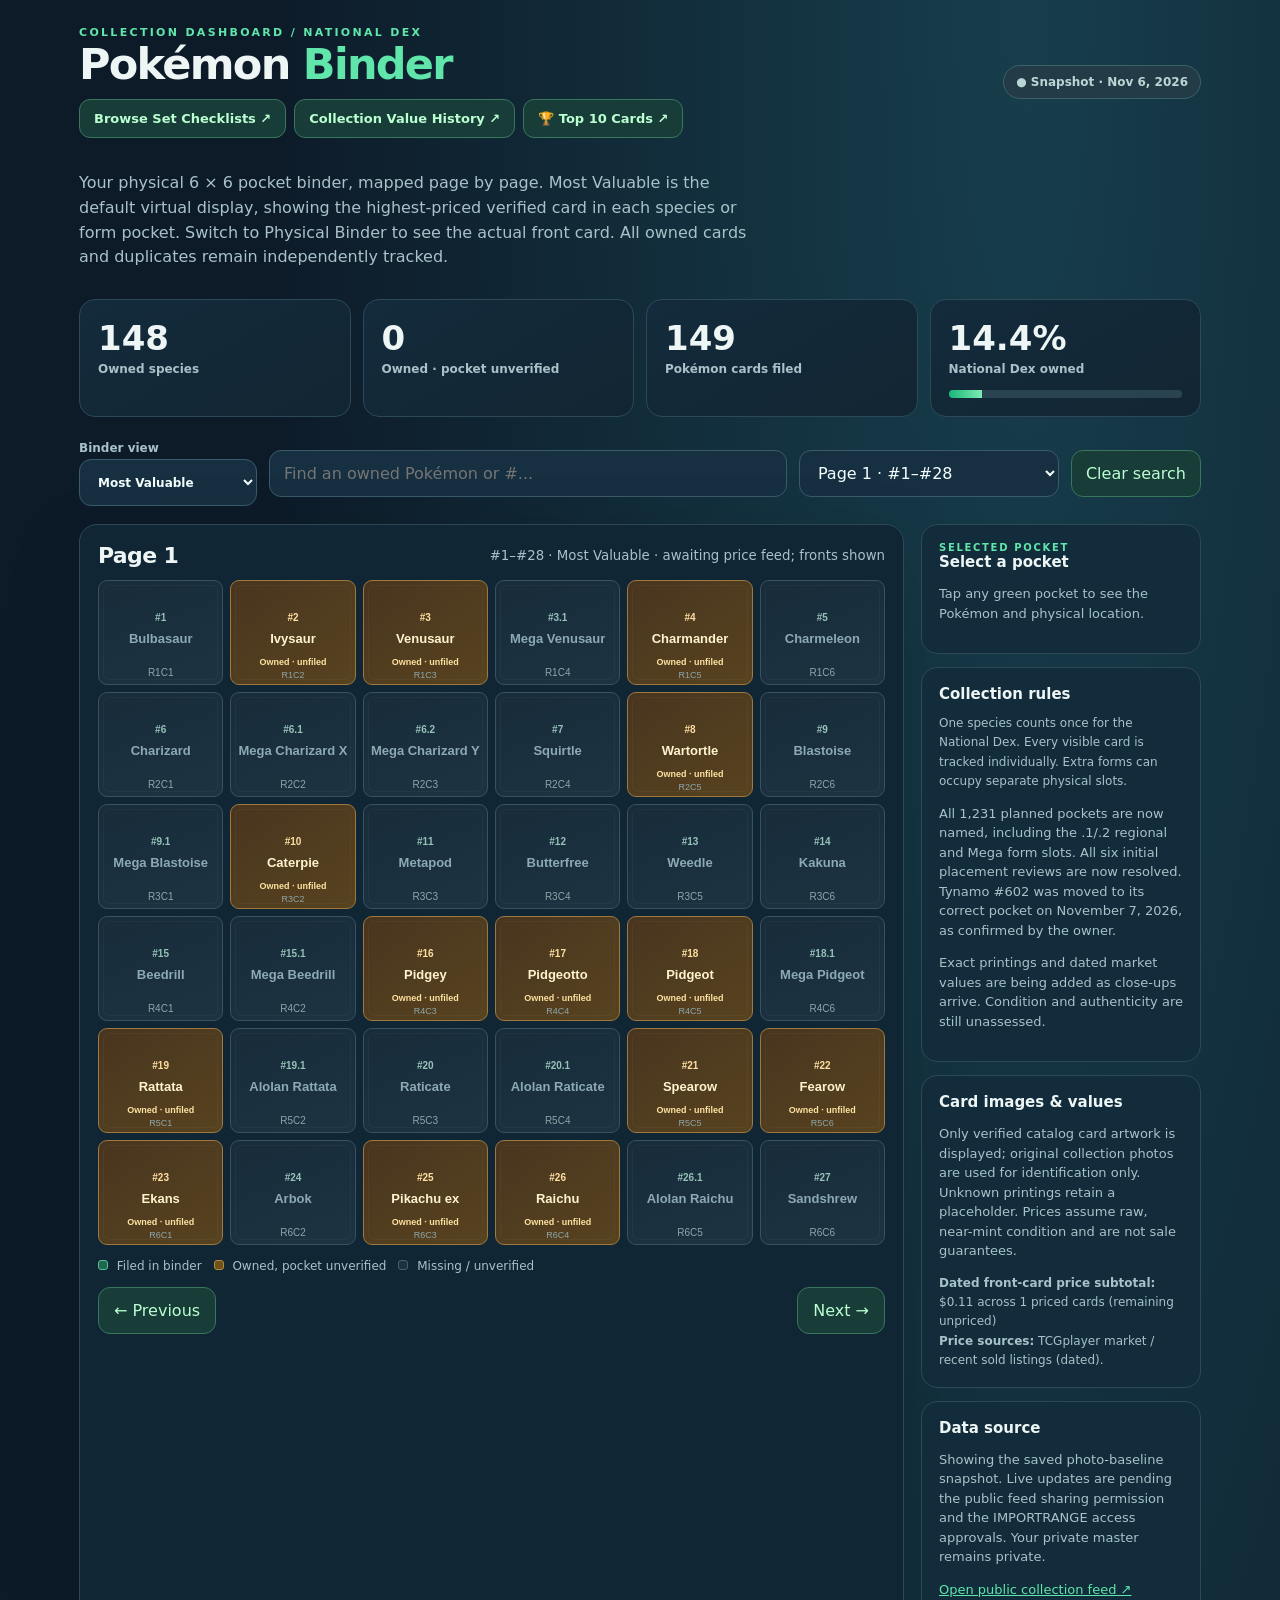
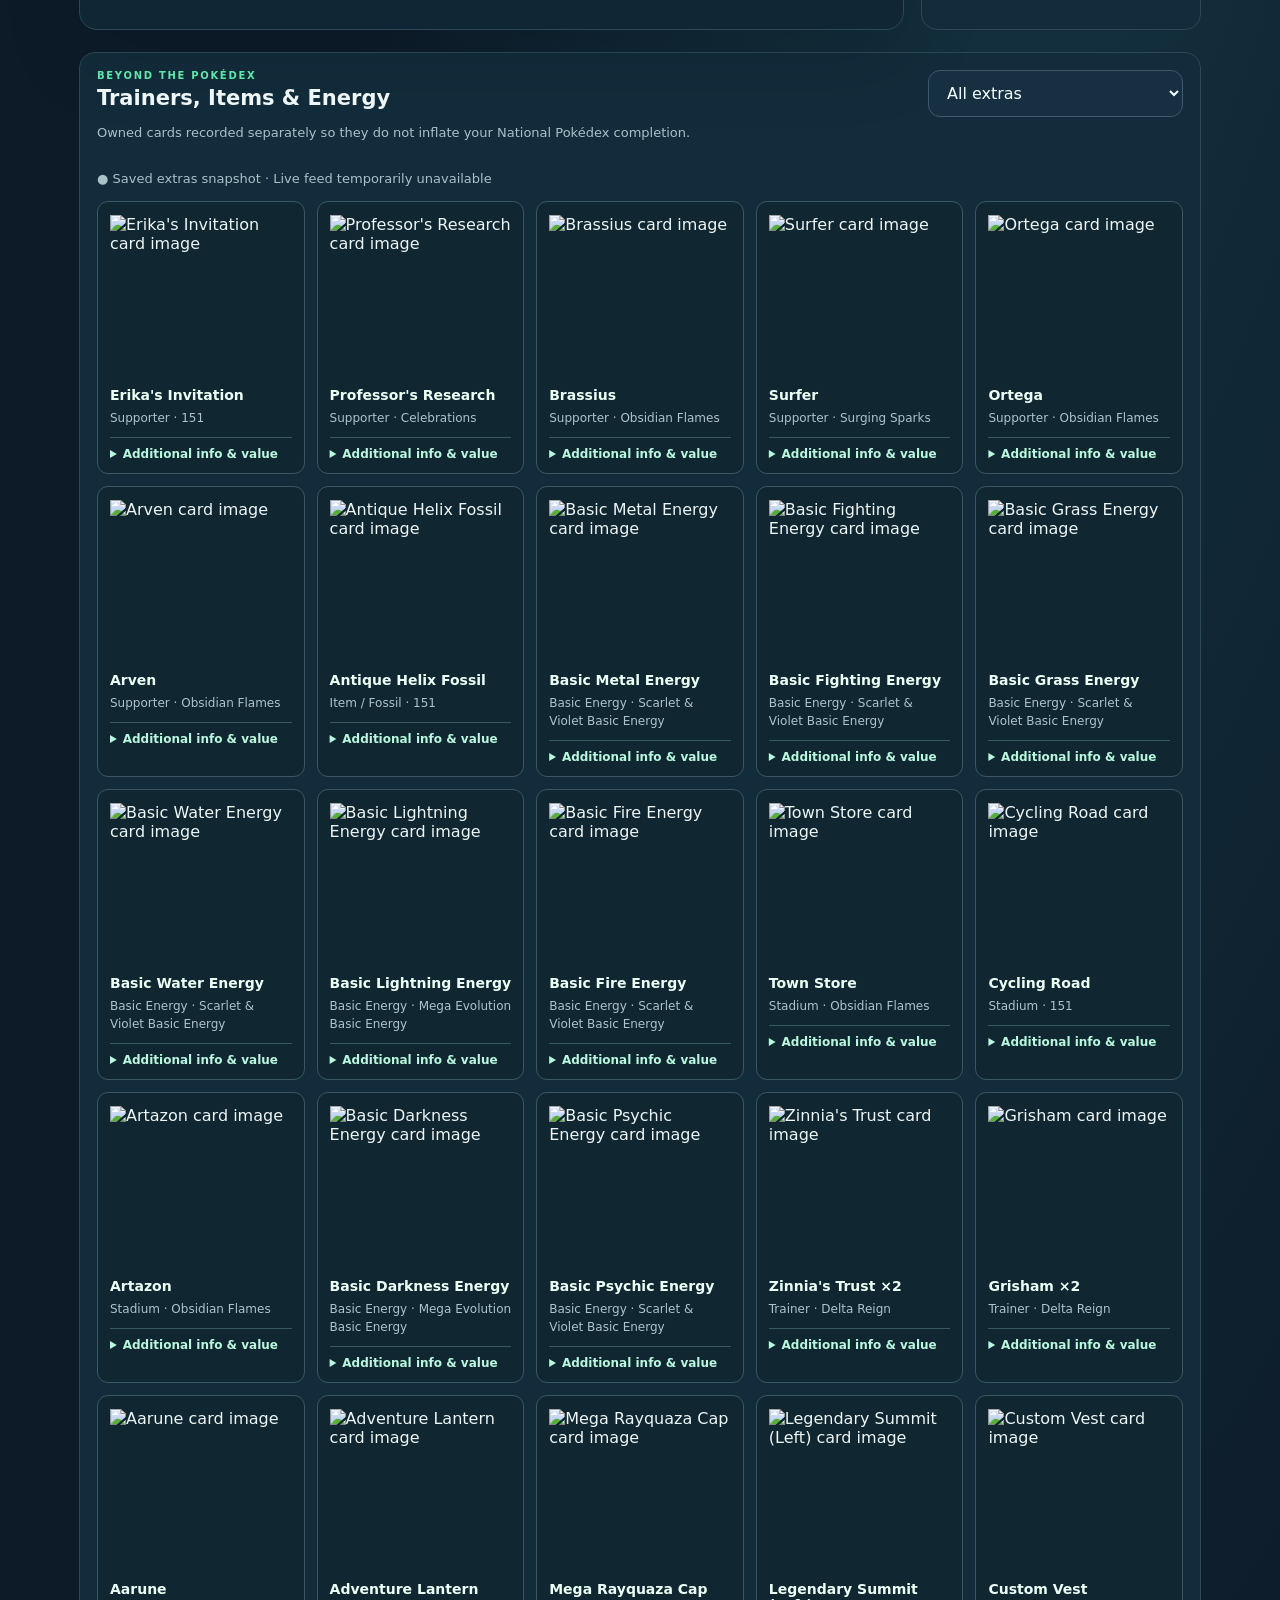
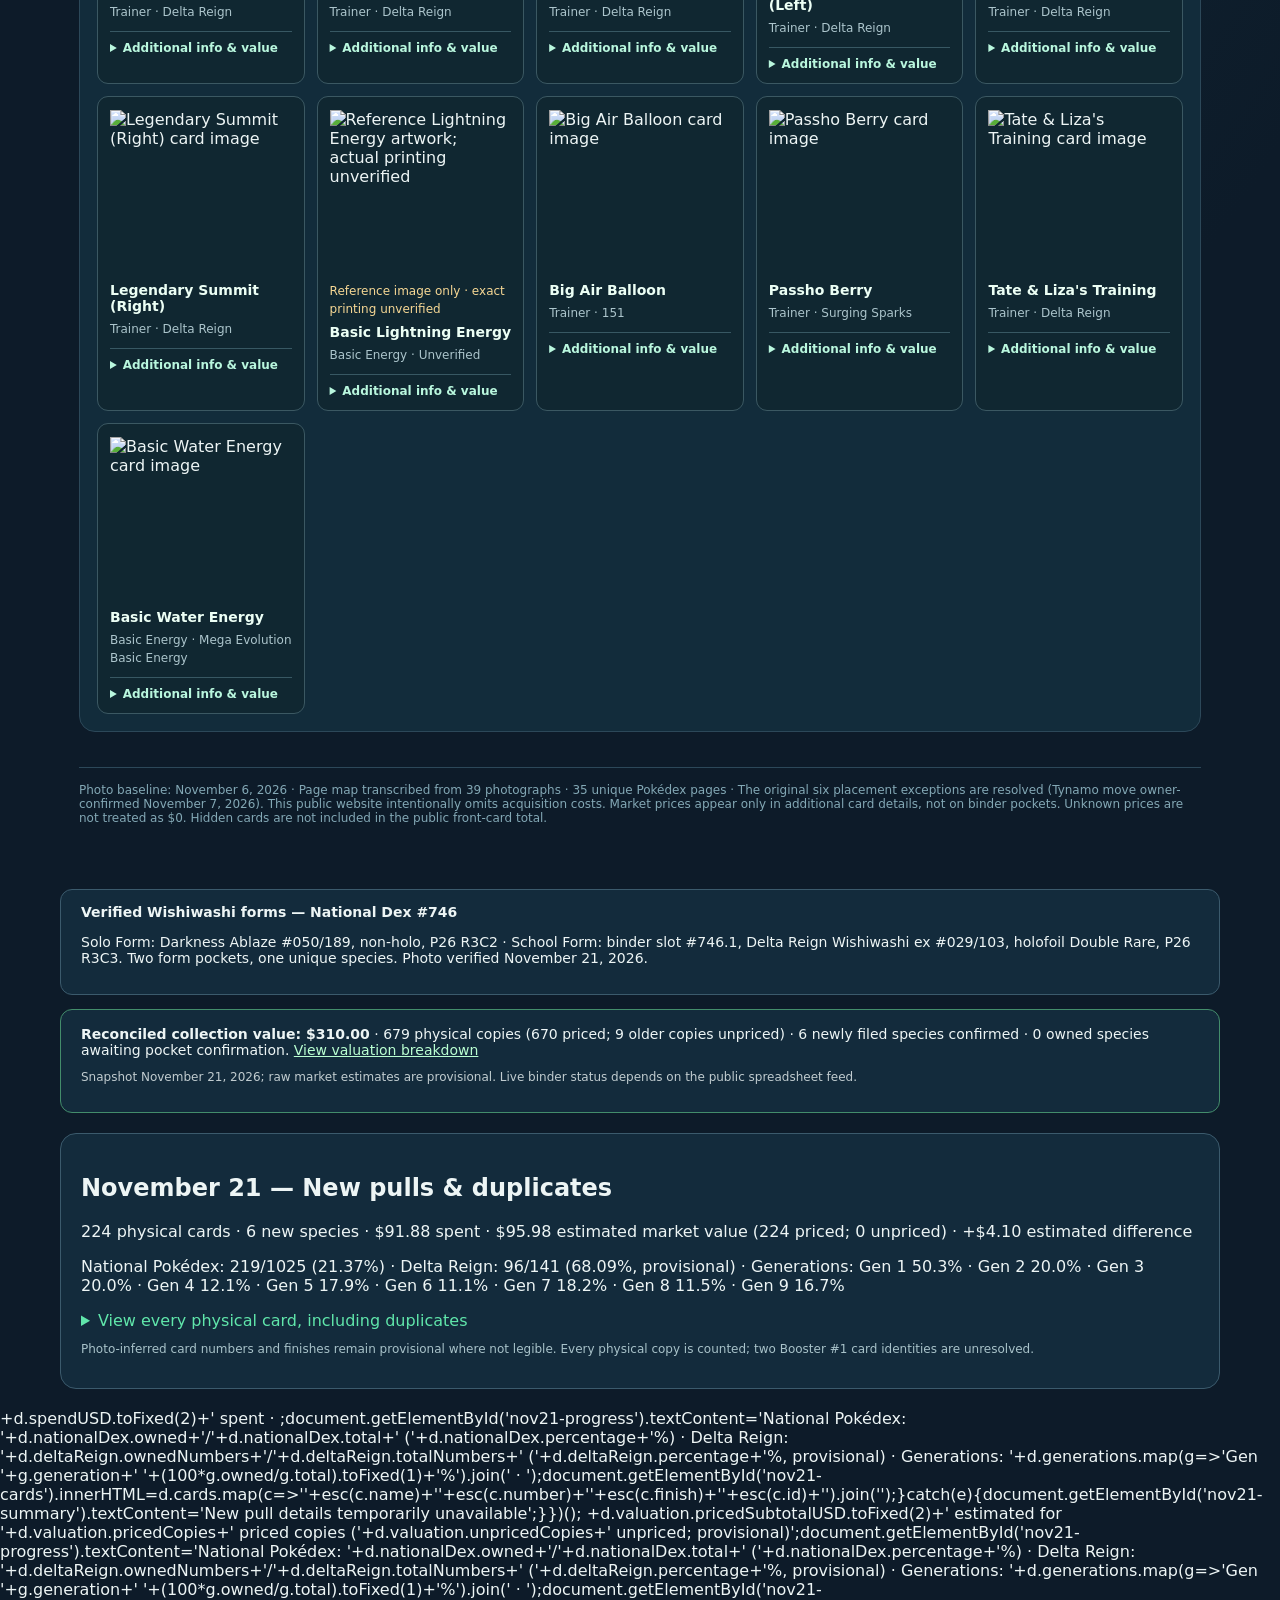
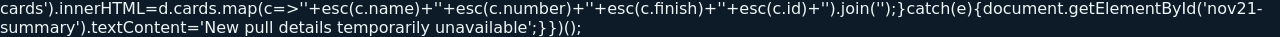
==== commit 877db067: "Show reconciled $310 collection valuation and six confirmed binder pockets" ====
--- a/index.html
+++ b/index.html
@@ -237,6 +237,7 @@
 init();updateStats();refresh();refreshCandidates();
 </script>
 <section style="max-width:1160px;margin:14px auto;padding:14px 20px;border:1px solid #3b5a6c;border-radius:12px;background:#132b3c;color:#edf5f5;font:14px system-ui"><strong>Verified Wishiwashi forms — National Dex #746</strong><p>Solo Form: Darkness Ablaze #050/189, non-holo, P26 R3C2 · School Form: binder slot #746.1, Delta Reign Wishiwashi ex #029/103, holofoil Double Rare, P26 R3C3. Two form pockets, one unique species. Photo verified November 21, 2026.</p></section>
+<section style="max-width:1160px;margin:14px auto;padding:16px 20px;border:1px solid #438d6b;border-radius:12px;background:#132b3c;color:#edf5f5;font:14px system-ui"><strong>Reconciled collection value: $310.00</strong> · 679 physical copies (670 priced; 9 older copies unpriced) · 6 newly filed species confirmed · 0 owned species awaiting pocket confirmation. <a href="./values.html#reconciled-valuation" style="color:#baffd2">View valuation breakdown</a><p style="font-size:12px;opacity:.8">Snapshot November 21, 2026; raw market estimates are provisional. Live binder status depends on the public spreadsheet feed.</p></section>
 <!-- NOV21_PULLS_PANEL -->
 <section id="nov21-pulls" style="max-width:1160px;margin:20px auto;padding:20px;background:#132b3c;color:#edf5f5;border:1px solid #3b5a6c;border-radius:16px;font-family:system-ui"><h2>November 21 — New pulls & duplicates</h2><p id="nov21-summary">Loading photographed collection additions…</p><p id="nov21-progress"></p><details><summary style="cursor:pointer;color:#60e6ab">View every physical card, including duplicates</summary><div style="max-height:520px;overflow:auto"><table style="width:100%;font-size:12px;border-collapse:collapse"><thead><tr><th align="left">Card</th><th align="left">Set #</th><th align="left">Finish</th><th align="left">Inventory ID</th></tr></thead><tbody id="nov21-cards"></tbody></table></div></details><p style="font-size:12px;color:#a8c2c9">Photo-inferred card numbers and finishes remain provisional where not legible. Every physical copy is counted; two Booster #1 card identities are unresolved.</p></section>
 <script>(async()=>{try{const r=await fetch('pulls-2026-11-21.json?rev=20261121');if(!r.ok)throw Error('data');const d=await r.json();const esc=s=>String(s??'').replace(/[&<>"]/g,c=>({'&':'&amp;','<':'&lt;','>':'&gt;','"':'&quot;'}[c]));document.getElementById('nov21-summary').textContent=d.newPhysicalCards+' physical cards · '+d.newSpecies+' new species · $'+d.spendUSD.toFixed(2)+' spent · $'+d.valuation.pricedSubtotalUSD.toFixed(2)+' estimated market value ('+d.valuation.pricedCopies+' priced; '+d.valuation.unpricedCopies+' unpriced) · '+(d.valuation.estimatedDifferenceUSD>=0?'+':'')+'$'+d.valuation.estimatedDifferenceUSD.toFixed(2)+' estimated difference';document.getElementById('nov21-progress').textContent='National Pokédex: '+d.nationalDex.owned+'/'+d.nationalDex.total+' ('+d.nationalDex.percentage+'%) · Delta Reign: '+d.deltaReign.ownedNumbers+'/'+d.deltaReign.totalNumbers+' ('+d.deltaReign.percentage+'%, provisional) · Generations: '+d.generations.map(g=>'Gen '+g.generation+' '+(100*g.owned/g.total).toFixed(1)+'%').join(' · ');document.getElementById('nov21-cards').innerHTML=d.cards.map(c=>'<tr style="border-top:1px solid #2c4859"><td>'+esc(c.name)+'</td><td>'+esc(c.number)+'</td><td>'+esc(c.finish)+'</td><td>'+esc(c.id)+'</td></tr>').join('');}catch(e){document.getElementById('nov21-summary').textContent='New pull details temporarily unavailable';}})();</script>
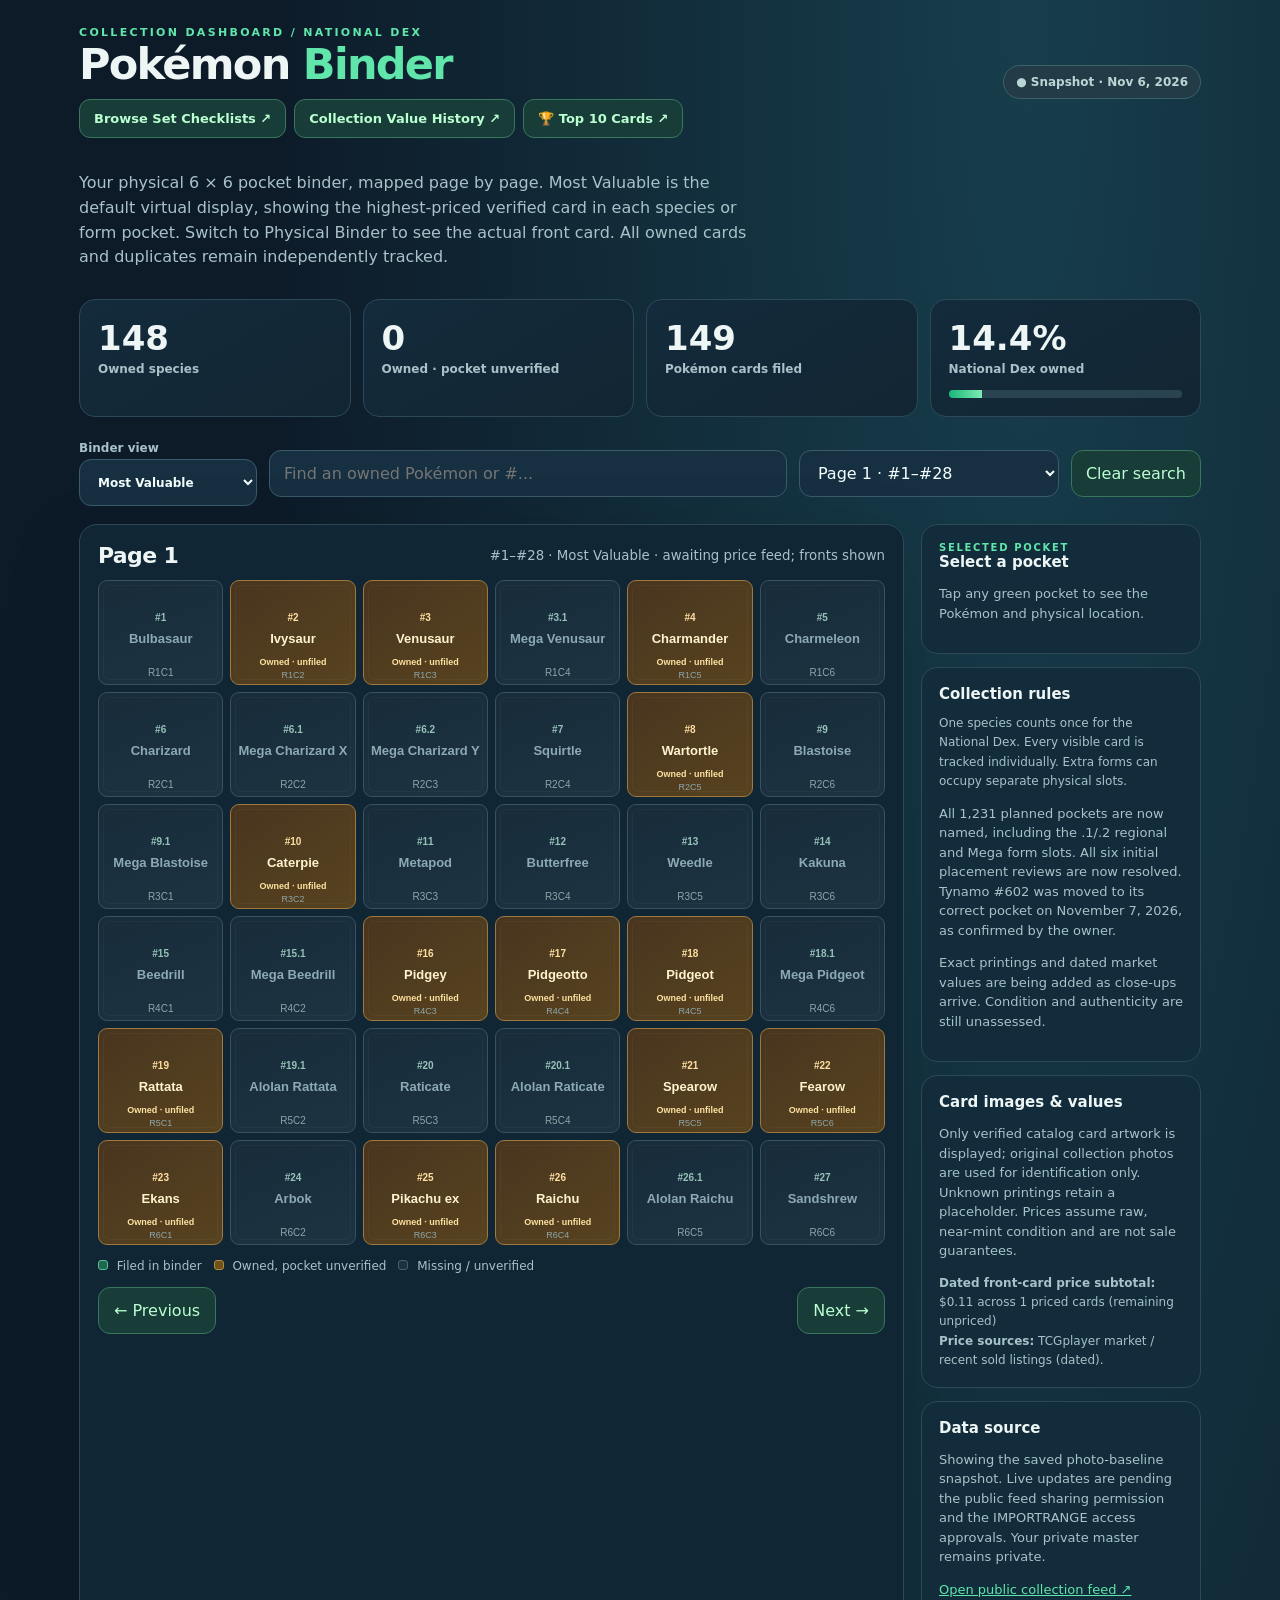
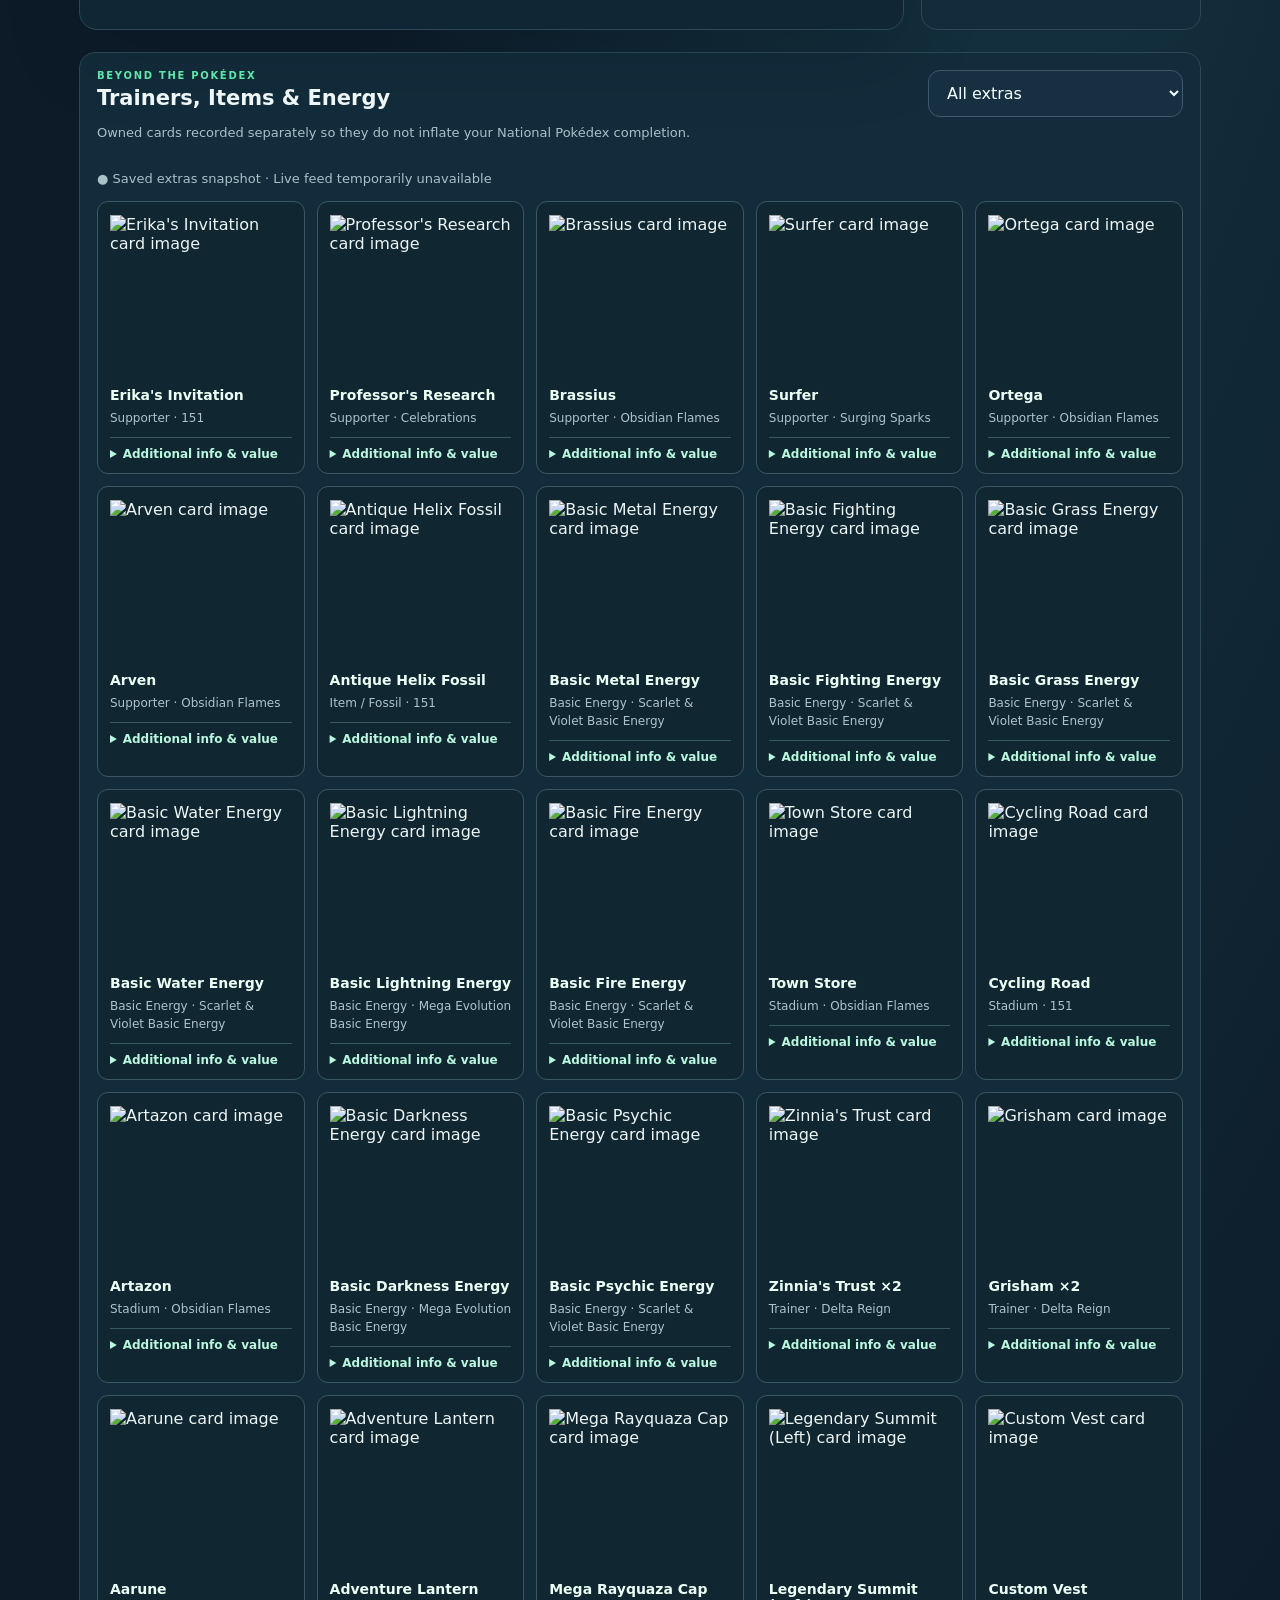
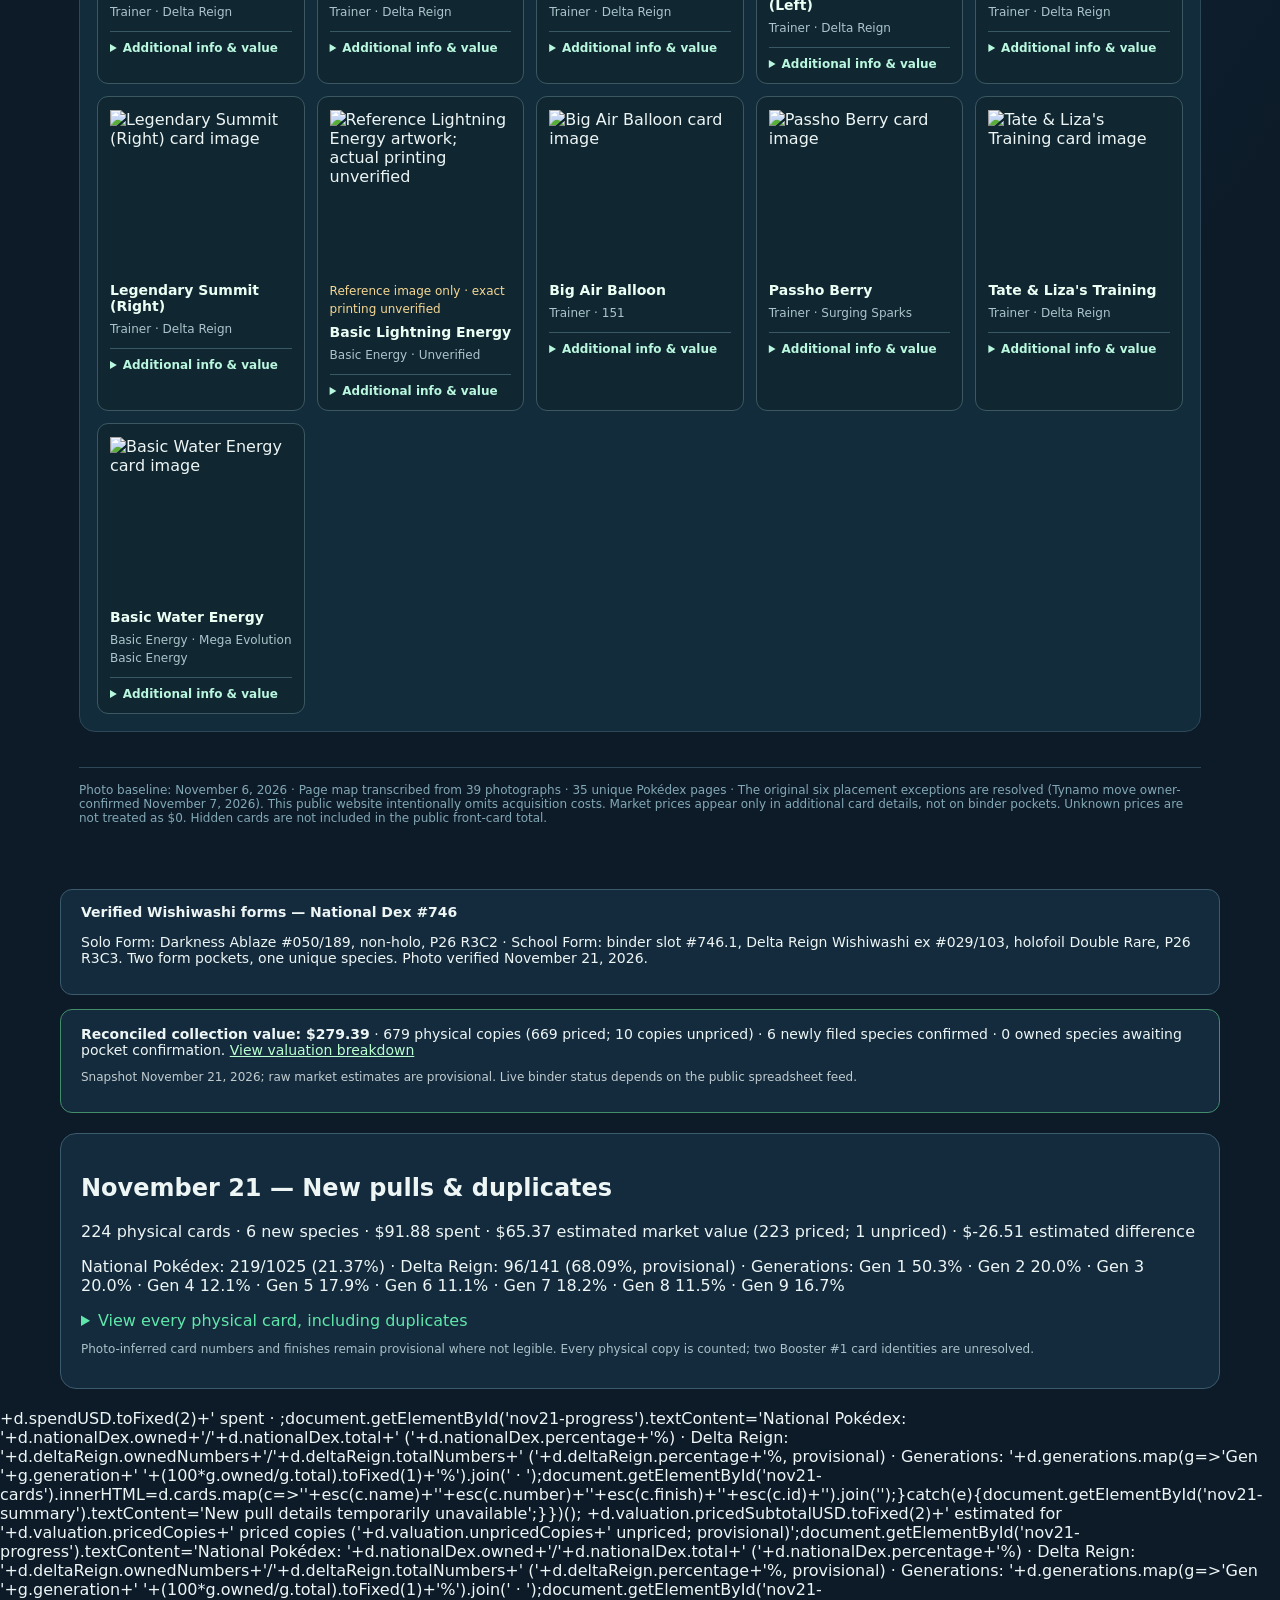
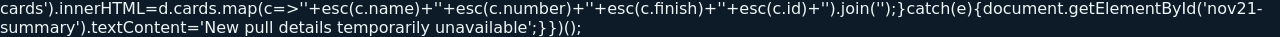
==== commit 43fda136: "Correct collection summary after owner confirms one SIR" ====
--- a/index.html
+++ b/index.html
@@ -237,7 +237,7 @@
 init();updateStats();refresh();refreshCandidates();
 </script>
 <section style="max-width:1160px;margin:14px auto;padding:14px 20px;border:1px solid #3b5a6c;border-radius:12px;background:#132b3c;color:#edf5f5;font:14px system-ui"><strong>Verified Wishiwashi forms — National Dex #746</strong><p>Solo Form: Darkness Ablaze #050/189, non-holo, P26 R3C2 · School Form: binder slot #746.1, Delta Reign Wishiwashi ex #029/103, holofoil Double Rare, P26 R3C3. Two form pockets, one unique species. Photo verified November 21, 2026.</p></section>
-<section style="max-width:1160px;margin:14px auto;padding:16px 20px;border:1px solid #438d6b;border-radius:12px;background:#132b3c;color:#edf5f5;font:14px system-ui"><strong>Reconciled collection value: $310.00</strong> · 679 physical copies (670 priced; 9 older copies unpriced) · 6 newly filed species confirmed · 0 owned species awaiting pocket confirmation. <a href="./values.html#reconciled-valuation" style="color:#baffd2">View valuation breakdown</a><p style="font-size:12px;opacity:.8">Snapshot November 21, 2026; raw market estimates are provisional. Live binder status depends on the public spreadsheet feed.</p></section>
+<section style="max-width:1160px;margin:14px auto;padding:16px 20px;border:1px solid #438d6b;border-radius:12px;background:#132b3c;color:#edf5f5;font:14px system-ui"><strong>Reconciled collection value: $279.39</strong> · 679 physical copies (669 priced; 10 copies unpriced) · 6 newly filed species confirmed · 0 owned species awaiting pocket confirmation. <a href="./values.html#reconciled-valuation" style="color:#baffd2">View valuation breakdown</a><p style="font-size:12px;opacity:.8">Snapshot November 21, 2026; raw market estimates are provisional. Live binder status depends on the public spreadsheet feed.</p></section>
 <!-- NOV21_PULLS_PANEL -->
 <section id="nov21-pulls" style="max-width:1160px;margin:20px auto;padding:20px;background:#132b3c;color:#edf5f5;border:1px solid #3b5a6c;border-radius:16px;font-family:system-ui"><h2>November 21 — New pulls & duplicates</h2><p id="nov21-summary">Loading photographed collection additions…</p><p id="nov21-progress"></p><details><summary style="cursor:pointer;color:#60e6ab">View every physical card, including duplicates</summary><div style="max-height:520px;overflow:auto"><table style="width:100%;font-size:12px;border-collapse:collapse"><thead><tr><th align="left">Card</th><th align="left">Set #</th><th align="left">Finish</th><th align="left">Inventory ID</th></tr></thead><tbody id="nov21-cards"></tbody></table></div></details><p style="font-size:12px;color:#a8c2c9">Photo-inferred card numbers and finishes remain provisional where not legible. Every physical copy is counted; two Booster #1 card identities are unresolved.</p></section>
 <script>(async()=>{try{const r=await fetch('pulls-2026-11-21.json?rev=20261121');if(!r.ok)throw Error('data');const d=await r.json();const esc=s=>String(s??'').replace(/[&<>"]/g,c=>({'&':'&amp;','<':'&lt;','>':'&gt;','"':'&quot;'}[c]));document.getElementById('nov21-summary').textContent=d.newPhysicalCards+' physical cards · '+d.newSpecies+' new species · $'+d.spendUSD.toFixed(2)+' spent · $'+d.valuation.pricedSubtotalUSD.toFixed(2)+' estimated market value ('+d.valuation.pricedCopies+' priced; '+d.valuation.unpricedCopies+' unpriced) · '+(d.valuation.estimatedDifferenceUSD>=0?'+':'')+'$'+d.valuation.estimatedDifferenceUSD.toFixed(2)+' estimated difference';document.getElementById('nov21-progress').textContent='National Pokédex: '+d.nationalDex.owned+'/'+d.nationalDex.total+' ('+d.nationalDex.percentage+'%) · Delta Reign: '+d.deltaReign.ownedNumbers+'/'+d.deltaReign.totalNumbers+' ('+d.deltaReign.percentage+'%, provisional) · Generations: '+d.generations.map(g=>'Gen '+g.generation+' '+(100*g.owned/g.total).toFixed(1)+'%').join(' · ');document.getElementById('nov21-cards').innerHTML=d.cards.map(c=>'<tr style="border-top:1px solid #2c4859"><td>'+esc(c.name)+'</td><td>'+esc(c.number)+'</td><td>'+esc(c.finish)+'</td><td>'+esc(c.id)+'</td></tr>').join('');}catch(e){document.getElementById('nov21-summary').textContent='New pull details temporarily unavailable';}})();</script>
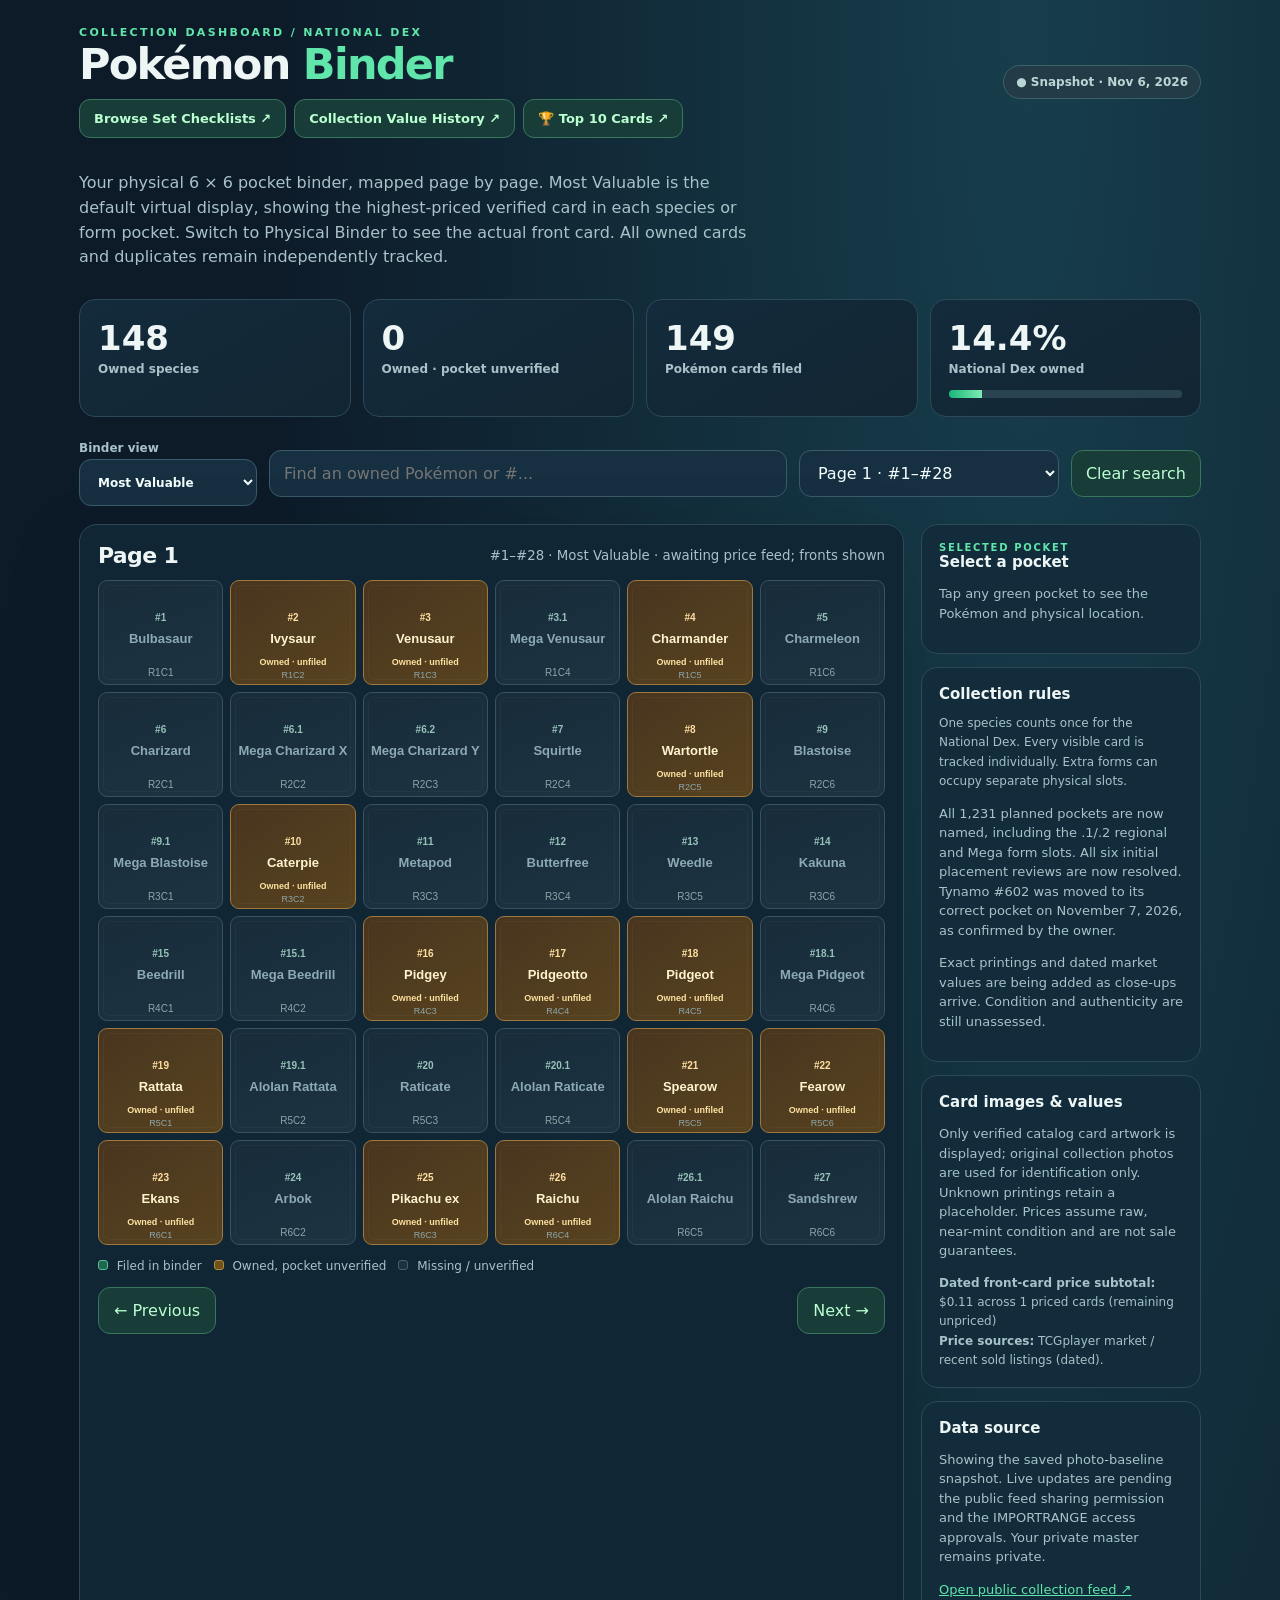
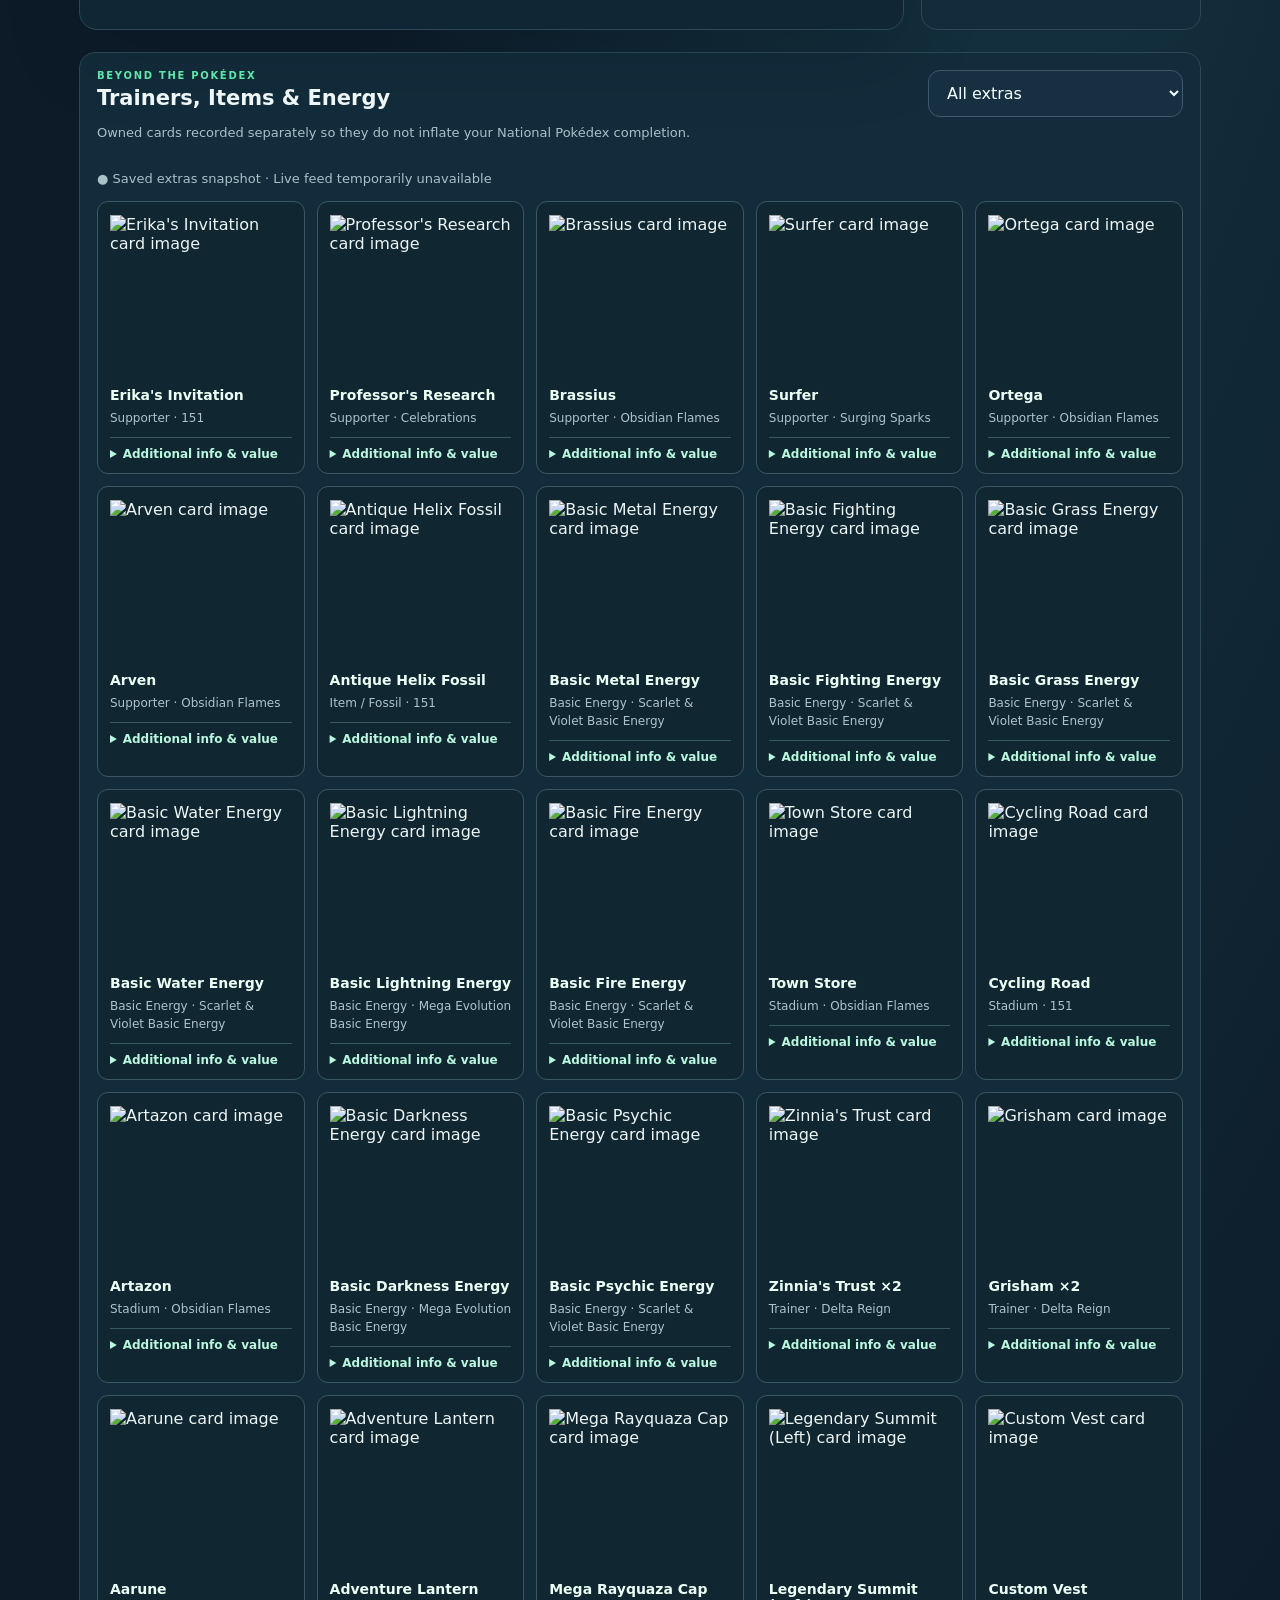
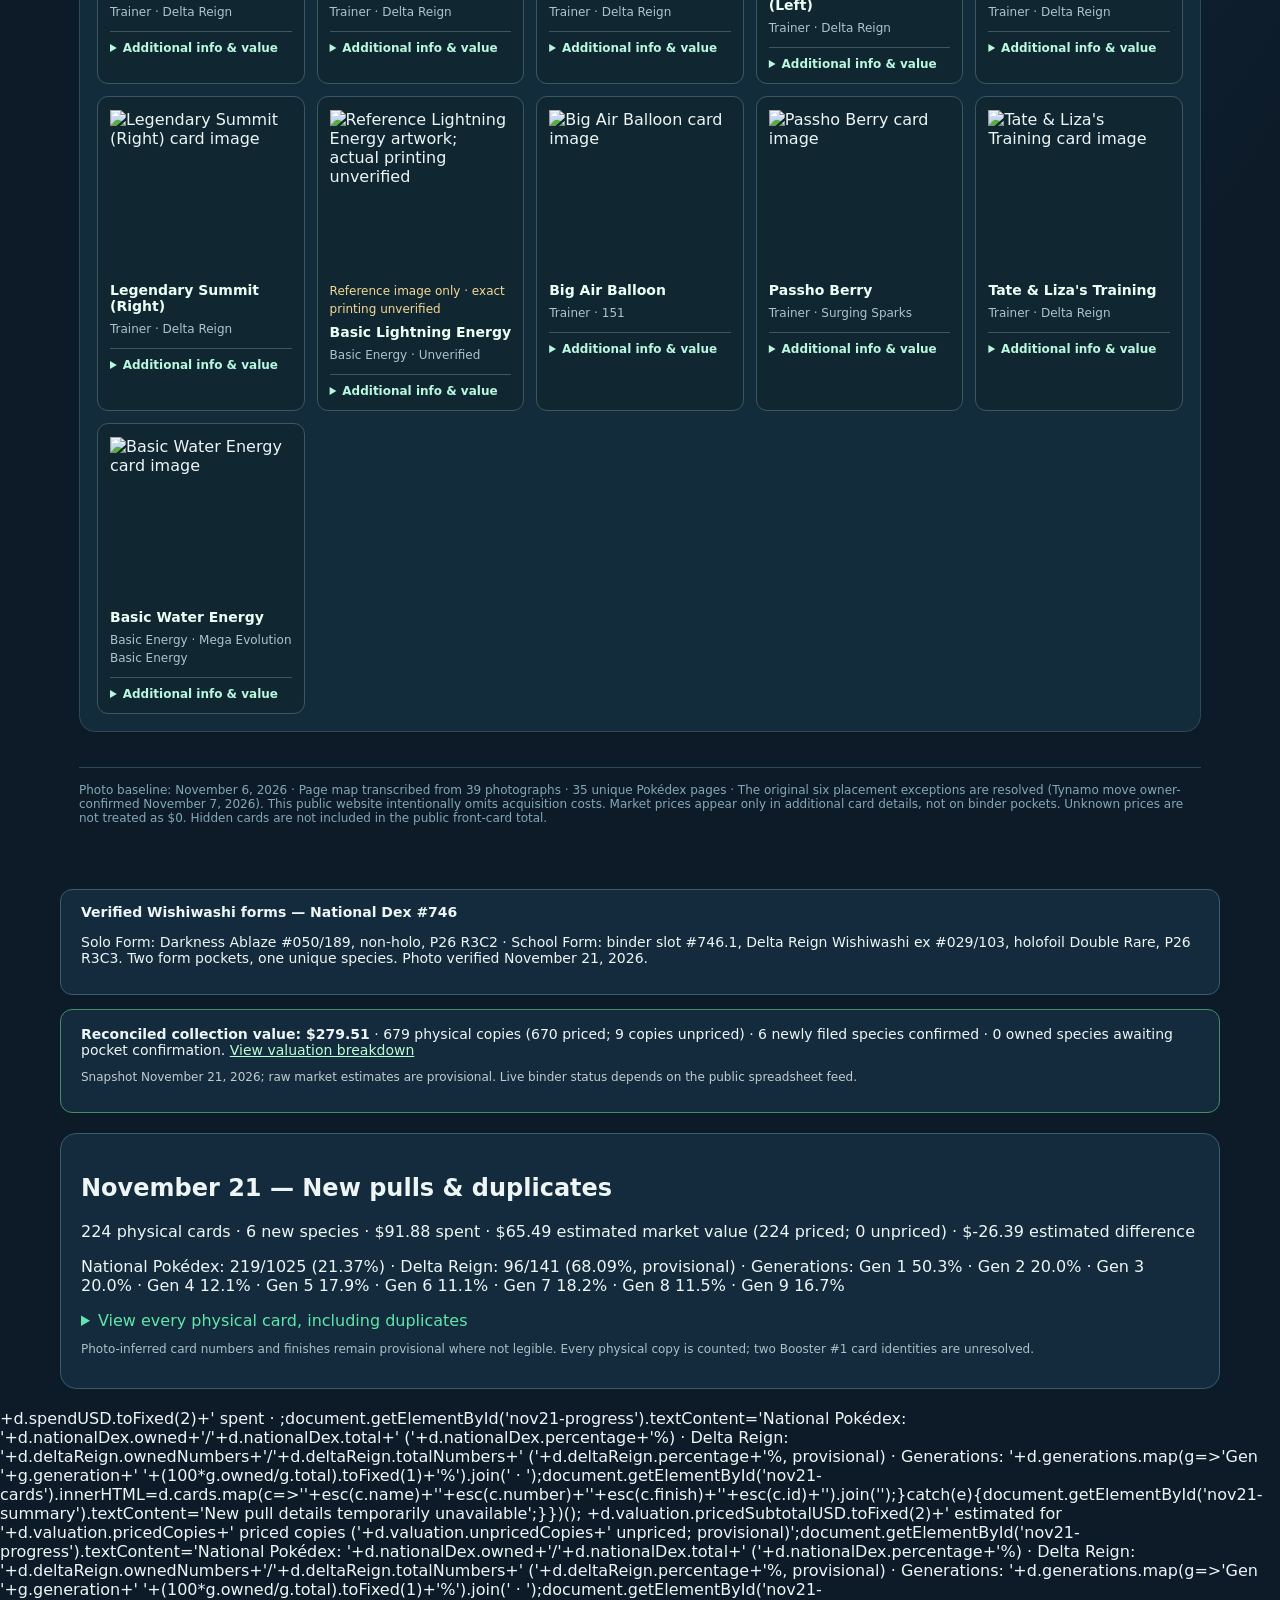
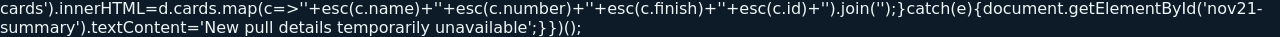
==== commit 90a9c4c4: "Reflect verified Booster 3 corrections in collection valuation" ====
--- a/index.html
+++ b/index.html
@@ -237,7 +237,7 @@
 init();updateStats();refresh();refreshCandidates();
 </script>
 <section style="max-width:1160px;margin:14px auto;padding:14px 20px;border:1px solid #3b5a6c;border-radius:12px;background:#132b3c;color:#edf5f5;font:14px system-ui"><strong>Verified Wishiwashi forms — National Dex #746</strong><p>Solo Form: Darkness Ablaze #050/189, non-holo, P26 R3C2 · School Form: binder slot #746.1, Delta Reign Wishiwashi ex #029/103, holofoil Double Rare, P26 R3C3. Two form pockets, one unique species. Photo verified November 21, 2026.</p></section>
-<section style="max-width:1160px;margin:14px auto;padding:16px 20px;border:1px solid #438d6b;border-radius:12px;background:#132b3c;color:#edf5f5;font:14px system-ui"><strong>Reconciled collection value: $279.39</strong> · 679 physical copies (669 priced; 10 copies unpriced) · 6 newly filed species confirmed · 0 owned species awaiting pocket confirmation. <a href="./values.html#reconciled-valuation" style="color:#baffd2">View valuation breakdown</a><p style="font-size:12px;opacity:.8">Snapshot November 21, 2026; raw market estimates are provisional. Live binder status depends on the public spreadsheet feed.</p></section>
+<section style="max-width:1160px;margin:14px auto;padding:16px 20px;border:1px solid #438d6b;border-radius:12px;background:#132b3c;color:#edf5f5;font:14px system-ui"><strong>Reconciled collection value: $279.51</strong> · 679 physical copies (670 priced; 9 copies unpriced) · 6 newly filed species confirmed · 0 owned species awaiting pocket confirmation. <a href="./values.html#reconciled-valuation" style="color:#baffd2">View valuation breakdown</a><p style="font-size:12px;opacity:.8">Snapshot November 21, 2026; raw market estimates are provisional. Live binder status depends on the public spreadsheet feed.</p></section>
 <!-- NOV21_PULLS_PANEL -->
 <section id="nov21-pulls" style="max-width:1160px;margin:20px auto;padding:20px;background:#132b3c;color:#edf5f5;border:1px solid #3b5a6c;border-radius:16px;font-family:system-ui"><h2>November 21 — New pulls & duplicates</h2><p id="nov21-summary">Loading photographed collection additions…</p><p id="nov21-progress"></p><details><summary style="cursor:pointer;color:#60e6ab">View every physical card, including duplicates</summary><div style="max-height:520px;overflow:auto"><table style="width:100%;font-size:12px;border-collapse:collapse"><thead><tr><th align="left">Card</th><th align="left">Set #</th><th align="left">Finish</th><th align="left">Inventory ID</th></tr></thead><tbody id="nov21-cards"></tbody></table></div></details><p style="font-size:12px;color:#a8c2c9">Photo-inferred card numbers and finishes remain provisional where not legible. Every physical copy is counted; two Booster #1 card identities are unresolved.</p></section>
 <script>(async()=>{try{const r=await fetch('pulls-2026-11-21.json?rev=20261121');if(!r.ok)throw Error('data');const d=await r.json();const esc=s=>String(s??'').replace(/[&<>"]/g,c=>({'&':'&amp;','<':'&lt;','>':'&gt;','"':'&quot;'}[c]));document.getElementById('nov21-summary').textContent=d.newPhysicalCards+' physical cards · '+d.newSpecies+' new species · $'+d.spendUSD.toFixed(2)+' spent · $'+d.valuation.pricedSubtotalUSD.toFixed(2)+' estimated market value ('+d.valuation.pricedCopies+' priced; '+d.valuation.unpricedCopies+' unpriced) · '+(d.valuation.estimatedDifferenceUSD>=0?'+':'')+'$'+d.valuation.estimatedDifferenceUSD.toFixed(2)+' estimated difference';document.getElementById('nov21-progress').textContent='National Pokédex: '+d.nationalDex.owned+'/'+d.nationalDex.total+' ('+d.nationalDex.percentage+'%) · Delta Reign: '+d.deltaReign.ownedNumbers+'/'+d.deltaReign.totalNumbers+' ('+d.deltaReign.percentage+'%, provisional) · Generations: '+d.generations.map(g=>'Gen '+g.generation+' '+(100*g.owned/g.total).toFixed(1)+'%').join(' · ');document.getElementById('nov21-cards').innerHTML=d.cards.map(c=>'<tr style="border-top:1px solid #2c4859"><td>'+esc(c.name)+'</td><td>'+esc(c.number)+'</td><td>'+esc(c.finish)+'</td><td>'+esc(c.id)+'</td></tr>').join('');}catch(e){document.getElementById('nov21-summary').textContent='New pull details temporarily unavailable';}})();</script>
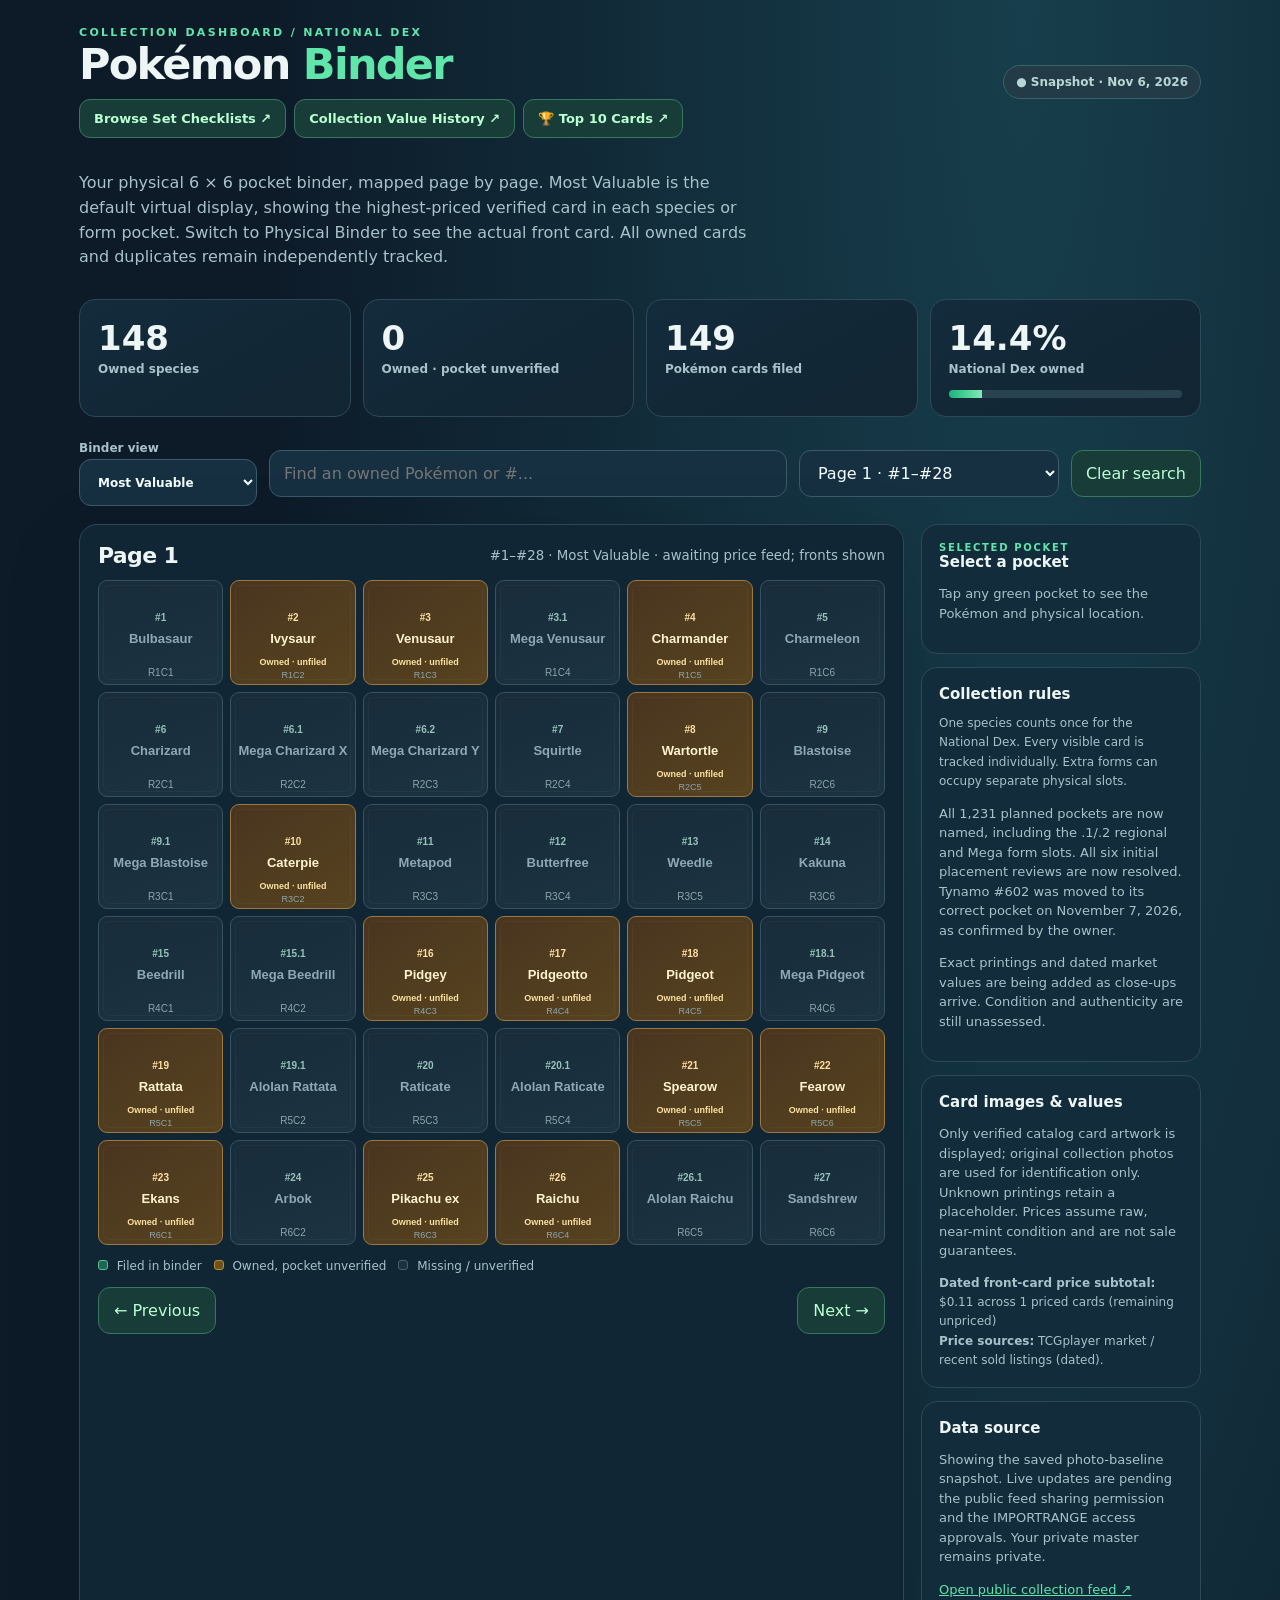
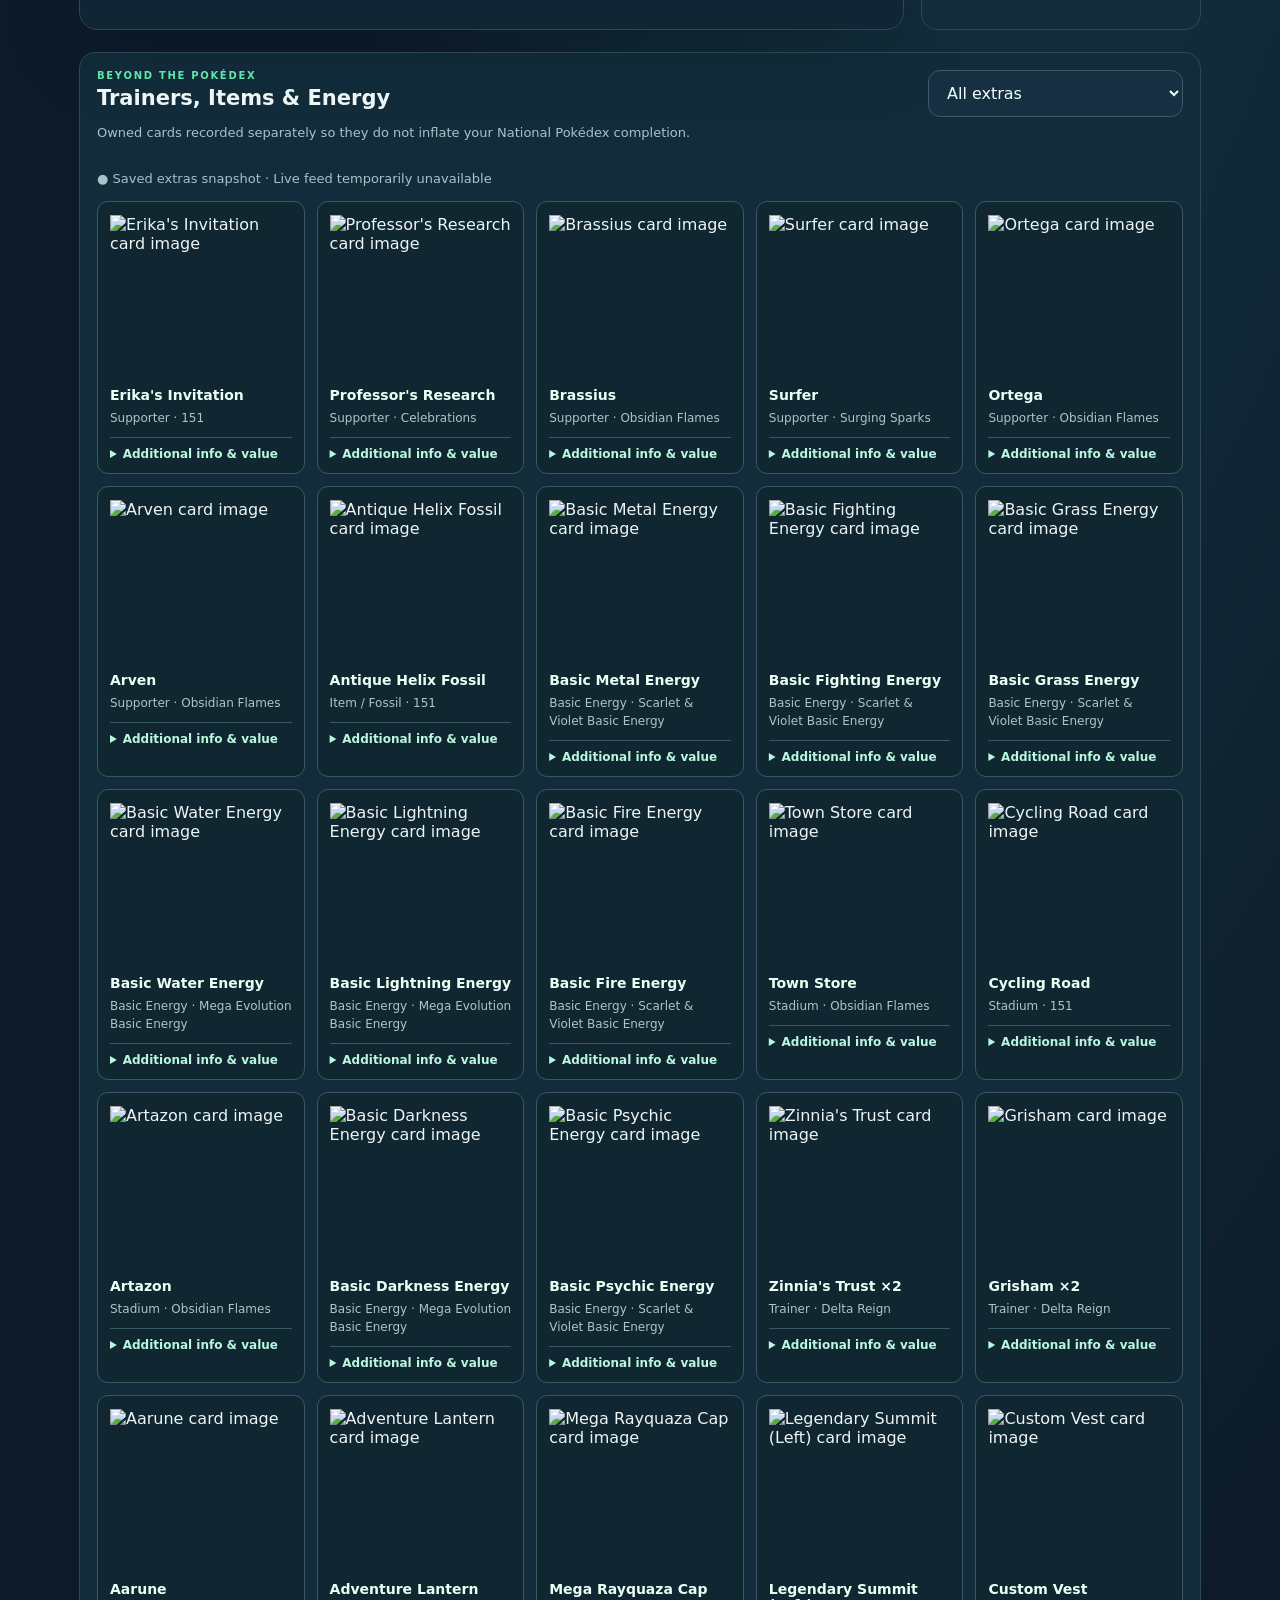
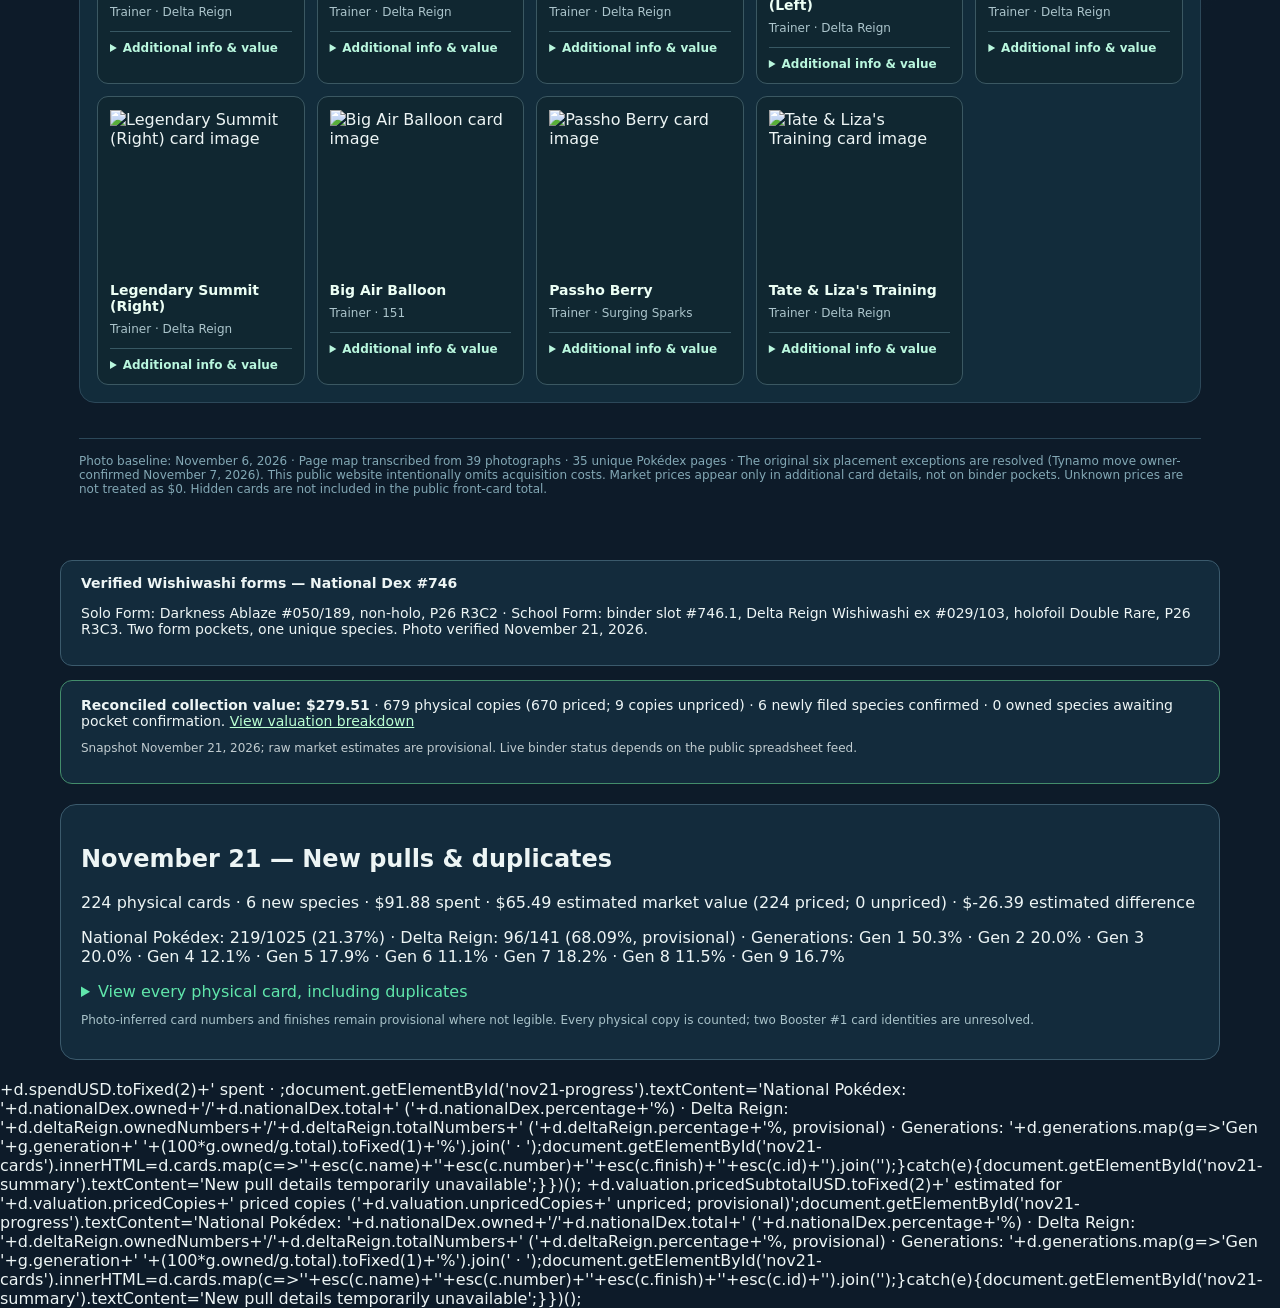
==== commit 13b5912f: "Fix solo Wishiwashi artwork and consolidate extras to highest-valued representative" ====
--- a/index.html
+++ b/index.html
@@ -71,7 +71,7 @@
 
 const VERIFIED_ARTWORK_FALLBACKS={"P-0015":"https://billsarchive.com/assets/delta-reign/small/me06-050_sandslash.webp","P-0044":"https://archives.bulbagarden.net/media/upload/5/54/SeelMEPPromo116.jpg","P-0047":"https://billsarchive.com/assets/delta-reign/small/me06-043_drowzee.webp","P-0048":"https://billsarchive.com/assets/delta-reign/small/me06-044_hypno.webp","P-0064":"https://billsarchive.com/assets/delta-reign/small/me06-032_jolteon.webp","P-0088":"https://billsarchive.com/assets/delta-reign/small/me06-082_altaria.webp","P-0094":"https://billsarchive.com/assets/delta-reign/small/me06-026_kyogre.webp","P-0095":"https://billsarchive.com/assets/delta-reign/small/me06-006_combee.webp","P-0114":"https://billsarchive.com/assets/delta-reign/small/me06-035_thundurus.webp","P-0118":"https://billsarchive.com/assets/delta-reign/small/me06-086_fletchling.webp","P-0120":"https://billsarchive.com/assets/delta-reign/small/me06-068_inkay.webp","P-0126":"https://billsarchive.com/assets/delta-reign/small/me06-029_wishiwashi_ex.webp","P-0150":"https://billsarchive.com/assets/delta-reign/small/me06-049_sandshrew.webp","P-0151":"https://billsarchive.com/assets/delta-reign/small/me06-055_nidoran_f.webp","P-0152":"https://billsarchive.com/assets/delta-reign/small/me06-056_nidorina.webp","P-0153":"https://billsarchive.com/assets/delta-reign/small/me06-051_onix.webp","P-0154":"https://billsarchive.com/assets/delta-reign/small/me06-030_electabuzz.webp","P-0155":"https://billsarchive.com/assets/delta-reign/small/me06-020_magmar.webp","P-0156":"https://billsarchive.com/assets/delta-reign/small/me06-077_tauros.webp","P-0157":"https://billsarchive.com/assets/delta-reign/small/me06-078_eevee.webp","P-0158":"https://billsarchive.com/assets/delta-reign/small/me06-058_spinarak.webp","P-0159":"https://billsarchive.com/assets/delta-reign/small/me06-052_steelix.webp","P-0160":"https://billsarchive.com/assets/delta-reign/small/me06-001_heracross.webp","P-0161":"https://billsarchive.com/assets/delta-reign/small/me06-079_delibird.webp","P-0162":"https://billsarchive.com/assets/delta-reign/small/me06-080_azurill.webp","P-0163":"https://billsarchive.com/assets/delta-reign/small/me06-060_sableye.webp","P-0164":"https://billsarchive.com/assets/delta-reign/small/me06-004_cacnea.webp","P-0165":"https://billsarchive.com/assets/delta-reign/small/me06-005_cacturne.webp","P-0166":"https://billsarchive.com/assets/delta-reign/small/me06-053_groudon.webp","P-0168":"https://billsarchive.com/assets/delta-reign/small/me06-007_vespiquen.webp","P-0169":"https://billsarchive.com/assets/delta-reign/small/me06-108_electivire_ir.webp","P-0170":"https://billsarchive.com/assets/delta-reign/small/me06-021_magmortar.webp","P-0171":"https://billsarchive.com/assets/delta-reign/small/me06-008_shaymin.webp","P-0172":"https://billsarchive.com/assets/delta-reign/small/me06-066_zorua.webp","P-0173":"https://billsarchive.com/assets/delta-reign/small/me06-027_frillish.webp","P-0174":"https://billsarchive.com/assets/delta-reign/small/me06-028_jellicent.webp","P-0175":"https://billsarchive.com/assets/delta-reign/small/me06-072_druddigon.webp","P-0176":"https://billsarchive.com/assets/delta-reign/small/me06-046_golett.webp","P-0177":"https://billsarchive.com/assets/delta-reign/small/me06-009_virizion.webp","P-0178":"https://billsarchive.com/assets/delta-reign/small/me06-085_tornadus.webp","P-0179":"https://billsarchive.com/assets/delta-reign/small/me06-010_wimpod.webp","P-0180":"https://billsarchive.com/assets/delta-reign/small/me06-073_jangmo_o.webp","P-0181":"https://billsarchive.com/assets/delta-reign/small/me06-074_hakamo_o.webp","P-0182":"https://billsarchive.com/assets/delta-reign/small/me06-075_kommo_o.webp","P-0183":"https://billsarchive.com/assets/delta-reign/small/me06-036_pincurchin.webp","P-0184":"https://billsarchive.com/assets/delta-reign/small/me06-070_morpeko.webp","P-0185":"https://billsarchive.com/assets/delta-reign/small/me06-012_sprigatito.webp","P-0186":"https://billsarchive.com/assets/delta-reign/small/me06-013_floragato.webp","P-0187":"https://billsarchive.com/assets/delta-reign/small/me06-037_pawmi.webp","P-0188":"https://billsarchive.com/assets/delta-reign/small/me06-017_arboliva.webp","P-0189":"https://billsarchive.com/assets/delta-reign/small/me06-041_kilowattrel.webp","P-0190":"https://billsarchive.com/assets/delta-reign/small/me06-076_cyclizar.webp","P-0191":"https://billsarchive.com/assets/delta-reign/small/me06-042_miraidon.webp","U-20261108-012":"https://billsarchive.com/assets/delta-reign/small/me06-037_pawmi.webp","U-20261108-013":"https://billsarchive.com/assets/delta-reign/small/me06-049_sandshrew.webp","U-20261108-014":"https://billsarchive.com/assets/delta-reign/small/me06-076_cyclizar.webp","U-20261108-015":"https://billsarchive.com/assets/delta-reign/small/me06-058_spinarak.webp","U-20261108-016":"https://billsarchive.com/assets/delta-reign/small/me06-041_kilowattrel.webp","U-20261108-018":"https://billsarchive.com/assets/delta-reign/small/me06-079_delibird.webp","U-20261108-019":"https://billsarchive.com/assets/delta-reign/small/me06-079_delibird.webp","U-20261108-020":"https://billsarchive.com/assets/delta-reign/small/me06-029_wishiwashi_ex.webp","U-20261108-022":"https://billsarchive.com/assets/delta-reign/small/me06-055_nidoran_f.webp","U-20261109-002":"https://billsarchive.com/assets/delta-reign/small/me06-077_tauros.webp","U-20261109-003":"https://billsarchive.com/assets/delta-reign/small/me06-044_hypno.webp","U-20261109-004":"https://billsarchive.com/assets/delta-reign/small/me06-066_zorua.webp","U-20261109-005":"https://billsarchive.com/assets/delta-reign/small/me06-078_eevee.webp","U-20261109-006":"https://billsarchive.com/assets/delta-reign/small/me06-100_mega_rayquaza_cap.webp","U-20261109-007":"https://billsarchive.com/assets/delta-reign/small/me06-008_shaymin.webp","U-20261109-008":"https://billsarchive.com/assets/delta-reign/small/me06-085_tornadus.webp","U-20261109-009":"https://billsarchive.com/assets/delta-reign/small/me06-040_wattrel.webp","U-20261109-010":"https://billsarchive.com/assets/delta-reign/small/me06-106_growlithe_ir.webp","U-20261109-011":"https://billsarchive.com/assets/delta-reign/small/me06-057_nidoqueen.webp","U-20261109-012":"https://api.rip.fun/storage/v1/object/public/tcg/cards/mee-3.large.webp","U-20261109-001":"https://img.illudex.com/mep-117/high.webp?v=e2f4a4b5","U-20261109-013":"https://api.rip.fun/storage/v1/object/public/tcg/cards/mee-2.large.webp","U-20261109-014":"https://billsarchive.com/assets/delta-reign/small/me06-086_fletchling.webp","U-20261109-015":"https://billsarchive.com/assets/delta-reign/small/me06-030_electabuzz.webp","U-20261109-016":"https://billsarchive.com/assets/delta-reign/small/me06-018_growlithe.webp","U-20261109-017":"https://billsarchive.com/assets/delta-reign/small/me06-038_pawmo.webp","U-20261109-018":"https://billsarchive.com/assets/delta-reign/small/me06-020_magmar.webp","U-20261109-019":"https://billsarchive.com/assets/delta-reign/small/me06-100_mega_rayquaza_cap.webp","U-20261109-020":"https://billsarchive.com/assets/delta-reign/small/me06-008_shaymin.webp","U-20261109-021":"https://billsarchive.com/assets/delta-reign/small/me06-066_zorua.webp","U-20261109-022":"https://billsarchive.com/assets/delta-reign/small/me06-091_custom_vest.webp","U-20261109-023":"https://billsarchive.com/assets/delta-reign/small/me06-026_kyogre.webp","U-20261109-024":"https://billsarchive.com/assets/delta-reign/small/me06-064_purrloin.webp","U-20261109-025":"https://billsarchive.com/assets/delta-reign/small/me06-040_wattrel.webp","U-20261109-026":"https://billsarchive.com/assets/delta-reign/small/me06-010_wimpod.webp","U-20261109-027":"https://billsarchive.com/assets/delta-reign/small/me06-060_sableye.webp","U-20261109-028":"https://billsarchive.com/assets/delta-reign/small/me06-103_zinnias_trust.webp","U-20261109-029":"https://billsarchive.com/assets/delta-reign/small/me06-054_landorus.webp","U-20261109-030":"https://billsarchive.com/assets/delta-reign/small/me06-020_magmar.webp","U-20261109-031":"https://billsarchive.com/assets/delta-reign/small/me06-086_fletchling.webp","U-20261109-032":"https://billsarchive.com/assets/delta-reign/small/me06-076_cyclizar.webp","U-20261109-033":"https://billsarchive.com/assets/delta-reign/small/me06-019_arcanine.webp","U-20261109-034":"https://api.rip.fun/storage/v1/object/public/tcg/cards/mee-7.large.webp","U-20261109-035":"https://billsarchive.com/assets/delta-reign/small/me06-036_pincurchin.webp","U-20261109-036":"https://billsarchive.com/assets/delta-reign/small/me06-027_frillish.webp","U-20261109-037":"https://billsarchive.com/assets/delta-reign/small/me06-073_jangmo_o.webp","U-20261109-038":"https://billsarchive.com/assets/delta-reign/small/me06-007_vespiquen.webp","U-20261109-039":"https://billsarchive.com/assets/delta-reign/small/me06-063_darkrai.webp","U-20261109-040":"https://billsarchive.com/assets/delta-reign/small/me06-103_zinnias_trust.webp","U-20261109-041":"https://billsarchive.com/assets/delta-reign/small/me06-054_landorus.webp","U-20261109-042":"https://billsarchive.com/assets/delta-reign/small/me06-042_miraidon.webp","U-20261109-043":"https://billsarchive.com/assets/delta-reign/small/me06-060_sableye.webp","U-20261109-044":"https://billsarchive.com/assets/delta-reign/small/me06-033_raikou_ex.webp","U-20261109-045":"https://api.rip.fun/storage/v1/object/public/tcg/cards/mee-4.large.webp","U-20261109-046":"https://billsarchive.com/assets/delta-reign/small/me06-083_kecleon.webp","U-20261109-047":"https://billsarchive.com/assets/delta-reign/small/me06-068_inkay.webp","U-20261109-048":"https://billsarchive.com/assets/delta-reign/small/me06-016_dolliv.webp","U-20261109-049":"https://billsarchive.com/assets/delta-reign/small/me06-087_fletchinder.webp","U-20261109-050":"https://billsarchive.com/assets/delta-reign/small/me06-093_grisham.webp","U-20261109-051":"https://billsarchive.com/assets/delta-reign/small/me06-031_electivire.webp","U-20261109-052":"https://billsarchive.com/assets/delta-reign/small/me06-063_darkrai.webp","U-20261109-053":"https://billsarchive.com/assets/delta-reign/small/me06-026_kyogre.webp","U-20261109-054":"https://billsarchive.com/assets/delta-reign/small/me06-012_sprigatito.webp","U-20261109-055":"https://billsarchive.com/assets/delta-reign/small/me06-045_giratina.webp","U-20261109-056":"https://api.rip.fun/storage/v1/object/public/tcg/cards/mee-5.large.webp","U-20261109-057":"https://api.rip.fun/storage/v1/object/public/tcg/cards/mee-1.large.webp","U-20261109-058":"https://billsarchive.com/assets/delta-reign/small/me06-046_golett.webp","U-20261109-059":"https://billsarchive.com/assets/delta-reign/small/me06-066_zorua.webp","U-20261109-060":"https://billsarchive.com/assets/delta-reign/small/me06-001_heracross.webp","U-20261109-061":"https://billsarchive.com/assets/delta-reign/small/me06-078_eevee.webp","U-20261109-062":"https://billsarchive.com/assets/delta-reign/small/me06-072_druddigon.webp","U-20261109-063":"https://billsarchive.com/assets/delta-reign/small/me06-093_grisham.webp","U-20261109-064":"https://billsarchive.com/assets/delta-reign/small/me06-031_electivire.webp","U-20261109-065":"https://billsarchive.com/assets/delta-reign/small/me06-071_zarude.webp","U-20261109-066":"https://billsarchive.com/assets/delta-reign/small/me06-064_purrloin.webp","U-20261109-067":"https://billsarchive.com/assets/delta-reign/small/me06-021_magmortar.webp","U-20261109-068":"https://billsarchive.com/assets/delta-reign/small/me06-047_mega_golurk_ex.webp","U-20261109-069":"https://billsarchive.com/assets/delta-reign/small/me06-019_arcanine.webp","U-20261109-070":"https://billsarchive.com/assets/delta-reign/small/me06-049_sandshrew.webp","U-20261109-071":"https://billsarchive.com/assets/delta-reign/small/me06-072_druddigon.webp","U-20261109-072":"https://billsarchive.com/assets/delta-reign/small/me06-004_cacnea.webp","U-20261109-073":"https://billsarchive.com/assets/delta-reign/small/me06-056_nidorina.webp","U-20261109-074":"https://billsarchive.com/assets/delta-reign/small/me06-058_spinarak.webp","U-20261109-075":"https://billsarchive.com/assets/delta-reign/small/me06-043_drowzee.webp","U-20261109-076":"https://api.rip.fun/storage/v1/object/public/tcg/cards/mee-6.large.webp","U-20261109-077":"https://billsarchive.com/assets/delta-reign/small/me06-096_legendary_summit.webp","U-20261109-078":"https://billsarchive.com/assets/delta-reign/small/me06-097_legendary_summit.webp","U-20261109-079":"https://api.rip.fun/storage/v1/object/public/tcg/cards/mee-3.large.webp","U-20261109-080":"https://billsarchive.com/assets/delta-reign/small/me06-040_wattrel.webp","U-20261109-081":"https://billsarchive.com/assets/delta-reign/small/me06-062_sharpedo.webp","U-20261109-082":"https://billsarchive.com/assets/delta-reign/small/me06-010_wimpod.webp","U-20261109-083":"https://billsarchive.com/assets/delta-reign/small/me06-077_tauros.webp","U-20261109-084":"https://billsarchive.com/assets/delta-reign/small/me06-041_kilowattrel.webp","U-20261109-085":"https://billsarchive.com/assets/delta-reign/small/me06-102_tate_lizas_training.webp","U-20261109-086":"https://billsarchive.com/assets/delta-reign/small/me06-079_delibird.webp","U-20261109-087":"https://billsarchive.com/assets/delta-reign/small/me06-009_virizion.webp","U-20261109-088":"https://billsarchive.com/assets/delta-reign/small/me06-058_spinarak.webp","U-20261109-089":"https://billsarchive.com/assets/delta-reign/small/me06-053_groudon.webp","U-20261109-090":"https://api.rip.fun/storage/v1/object/public/tcg/cards/mee-8.large.webp","U-20261109-091":"https://billsarchive.com/assets/delta-reign/small/me06-002_surskit.webp","U-20261109-092":"https://billsarchive.com/assets/delta-reign/small/me06-081_swablu.webp","U-20261109-093":"https://billsarchive.com/assets/delta-reign/small/me06-092_emcees_hype.webp","U-20261109-094":"https://billsarchive.com/assets/delta-reign/small/me06-080_azurill.webp","U-20261109-095":"https://billsarchive.com/assets/delta-reign/small/me06-085_tornadus.webp","U-20261109-096":"https://billsarchive.com/assets/delta-reign/small/me06-094_legendary_pyroduct.webp","U-20261109-097":"https://billsarchive.com/assets/delta-reign/small/me06-095_legendary_pyroduct.webp","U-20261109-098":"https://billsarchive.com/assets/delta-reign/small/me06-016_dolliv.webp","U-20261109-099":"https://billsarchive.com/assets/delta-reign/small/me06-070_morpeko.webp","U-20261109-100":"https://billsarchive.com/assets/delta-reign/small/me06-052_steelix.webp","U-20261113-101":"https://images.pokemontcg.io/swsh9/7_hires.png","U-20261113-102":"https://images.pokemontcg.io/sve/4_hires.png","U-20261113-103":"https://images.pokemontcg.io/swsh3/83_hires.png","U-20261113-104":"https://images.pokemontcg.io/sm1/21_hires.png","U-20261113-105":"https://images.pokemontcg.io/xy5/49_hires.png","U-20261113-106":"https://images.pokemontcg.io/sm1/72_hires.png","U-20261113-107":"https://images.pokemontcg.io/sve/7_hires.png","U-20261113-108":"https://images.pokemontcg.io/sve/2_hires.png","U-20261113-109":"https://images.pokemontcg.io/sve/3_hires.png","U-20261113-110":"https://images.pokemontcg.io/swsh7/98_hires.png","U-20261113-111":"https://images.pokemontcg.io/sm1/8_hires.png","U-20261113-112":"https://images.pokemontcg.io/swsh6/41_hires.png","U-20261113-113":"https://images.pokemontcg.io/sm2/98_hires.png","U-20261113-114":"https://images.pokemontcg.io/sm3/16_hires.png","U-20261113-115":"https://images.pokemontcg.io/sm12/46_hires.png","U-20261113-116":"https://images.pokemontcg.io/swsh7/9_hires.png","U-20261113-117":"https://images.pokemontcg.io/sm35/13_hires.png","U-20261113-118":"https://images.pokemontcg.io/swsh6/111_hires.png","U-20261113-119":"https://images.pokemontcg.io/sm3/10_hires.png"};
 Object.assign(VERIFIED_ARTWORK_FALLBACKS,{"X-012":"https://api.rip.fun/storage/v1/object/public/tcg/cards/mee-4.large.webp","X-017":"https://api.rip.fun/storage/v1/object/public/tcg/cards/mee-7.large.webp","U-20261108-011":"https://api.rip.fun/storage/v1/object/public/tcg/cards/mee-3.large.webp","N-20261106-061":"https://billsarchive.com/assets/delta-reign/small/me06-103_zinnias_trust.webp","N-20261106-062":"https://billsarchive.com/assets/delta-reign/small/me06-093_grisham.webp","N-20261106-063":"https://billsarchive.com/assets/delta-reign/small/me06-089_aarune.webp","N-20261106-064":"https://billsarchive.com/assets/delta-reign/small/me06-090_adventure_lantern.webp","N-20261106-065":"https://billsarchive.com/assets/delta-reign/small/me06-100_mega_rayquaza_cap.webp","N-20261106-066":"https://billsarchive.com/assets/delta-reign/small/me06-096_legendary_summit.webp","N-20261106-067":"https://billsarchive.com/assets/delta-reign/small/me06-127_custom_vest_ur.webp","N-20261106-068":"https://billsarchive.com/assets/delta-reign/small/me06-097_legendary_summit.webp","U-20261108-001":"https://billsarchive.com/assets/delta-reign/small/me06-078_eevee.webp","U-20261108-002":"https://billsarchive.com/assets/delta-reign/small/me06-061_carvanha.webp","U-20261108-003":"https://billsarchive.com/assets/delta-reign/small/me06-027_frillish.webp","U-20261108-004":"https://billsarchive.com/assets/delta-reign/small/me06-002_surskit.webp","U-20261108-005":"https://billsarchive.com/assets/delta-reign/small/me06-071_zarude.webp","U-20261108-006":"https://billsarchive.com/assets/delta-reign/small/me06-041_kilowattrel.webp","U-20261108-007":"https://billsarchive.com/assets/delta-reign/small/me06-102_tate_lizas_training.webp","U-20261108-008":"https://billsarchive.com/assets/delta-reign/small/me06-025_mantine.webp","U-20261108-009":"https://billsarchive.com/assets/delta-reign/small/me06-072_druddigon.webp","U-20261108-010":"https://billsarchive.com/assets/delta-reign/small/me06-084_mega_rayquaza_ex.webp"});
-const CARD_ART_BY_ID=new Map();
+const CARD_ART_BY_ID=new Map([["P-0126","https://images.pokemontcg.io/swsh3/50_hires.png"]]);
 const validArtURL=v=>typeof v==="string"&&/^https:\/\/[^\s"<>]+$/i.test(v);
 const applyVerifiedArtwork=c=>({...c,imageUrl:c.imageUrl||CARD_ART_BY_ID.get(String(c.id))||VERIFIED_ARTWORK_FALLBACKS[c.id]||""});
 let store={...DEFAULT_DATA,cards:DEFAULT_DATA.cards.map(applyVerifiedArtwork)}, page=1, selection=null;
@@ -202,7 +202,16 @@
 let extrasData=EXTRAS_SNAPSHOT;
 function renderExtras(){
  const which=$("extrasFilter").value;
- const cards=extrasData.filter(x=>which==="all"||((which==="energy")?String(x[1]).toLowerCase().includes("energy"):!String(x[1]).toLowerCase().includes("energy")));
+ const filtered=extrasData.filter(x=>which==="all"||((which==="energy")?String(x[1]).toLowerCase().includes("energy"):!String(x[1]).toLowerCase().includes("energy")));
+ // One representative per exact non-Pokemon printing; choose highest-valued version
+ // across printings sharing the same card name and category.
+ const groups=new Map();
+ for(const x of filtered){
+   const key=String(x[1]||"").trim().toLowerCase()+"|"+String(x[2]||"").trim().toLowerCase();
+   const prev=groups.get(key),price=y=>Number(y[9])||0;
+   if(!prev||price(x)>price(prev))groups.set(key,x);
+ }
+ const cards=[...groups.values()];
  $("extrasGrid").innerHTML=cards.map(x=>{
   const [id,category,name,qty,expansion,collector,finish,rarity,status,market,checked,source,image]=x;
   const exactImage=validArtURL(image)?image:(CARD_ART_BY_ID.get(String(id))||VERIFIED_ARTWORK_FALLBACKS[id]||"");
@@ -227,7 +236,7 @@
   const cards=rows.filter(r=>/^(?:X-|N-|U-)/.test(String(r[0]||""))).map(r=>Array.from({length:13},(_,i)=>r[i]??""));
   if(!cards.length)throw Error("Empty extras feed");
   extrasData=cards;
-  $("extrasSync").textContent="● Live · "+cards.length+" card records · Google Sheets (separate from Pokémon species)";
+  $("extrasSync").textContent="● Live · "+cards.length+" recorded variants; one highest-valued version displayed per Trainer/Energy name";
  }catch(e){$("extrasSync").textContent="● Saved extras snapshot · Live feed temporarily unavailable";}
  renderExtras();
 }
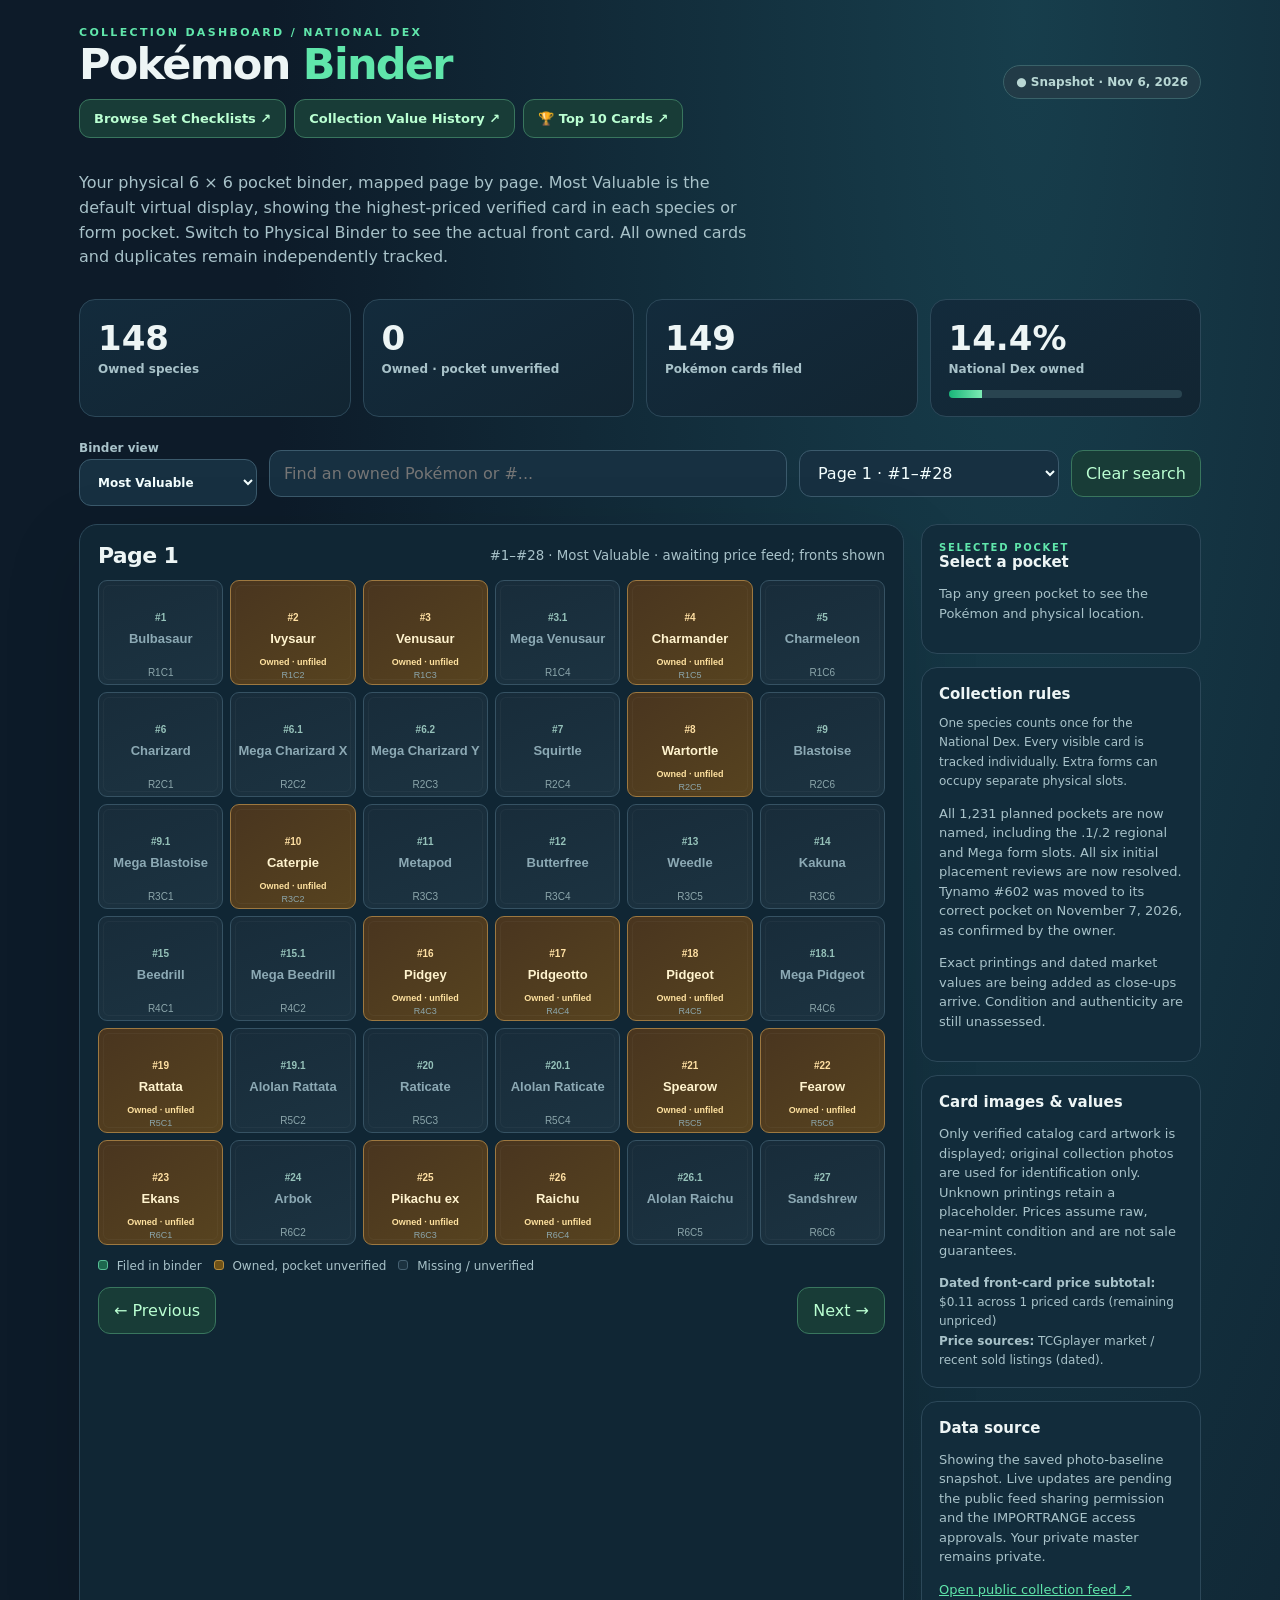
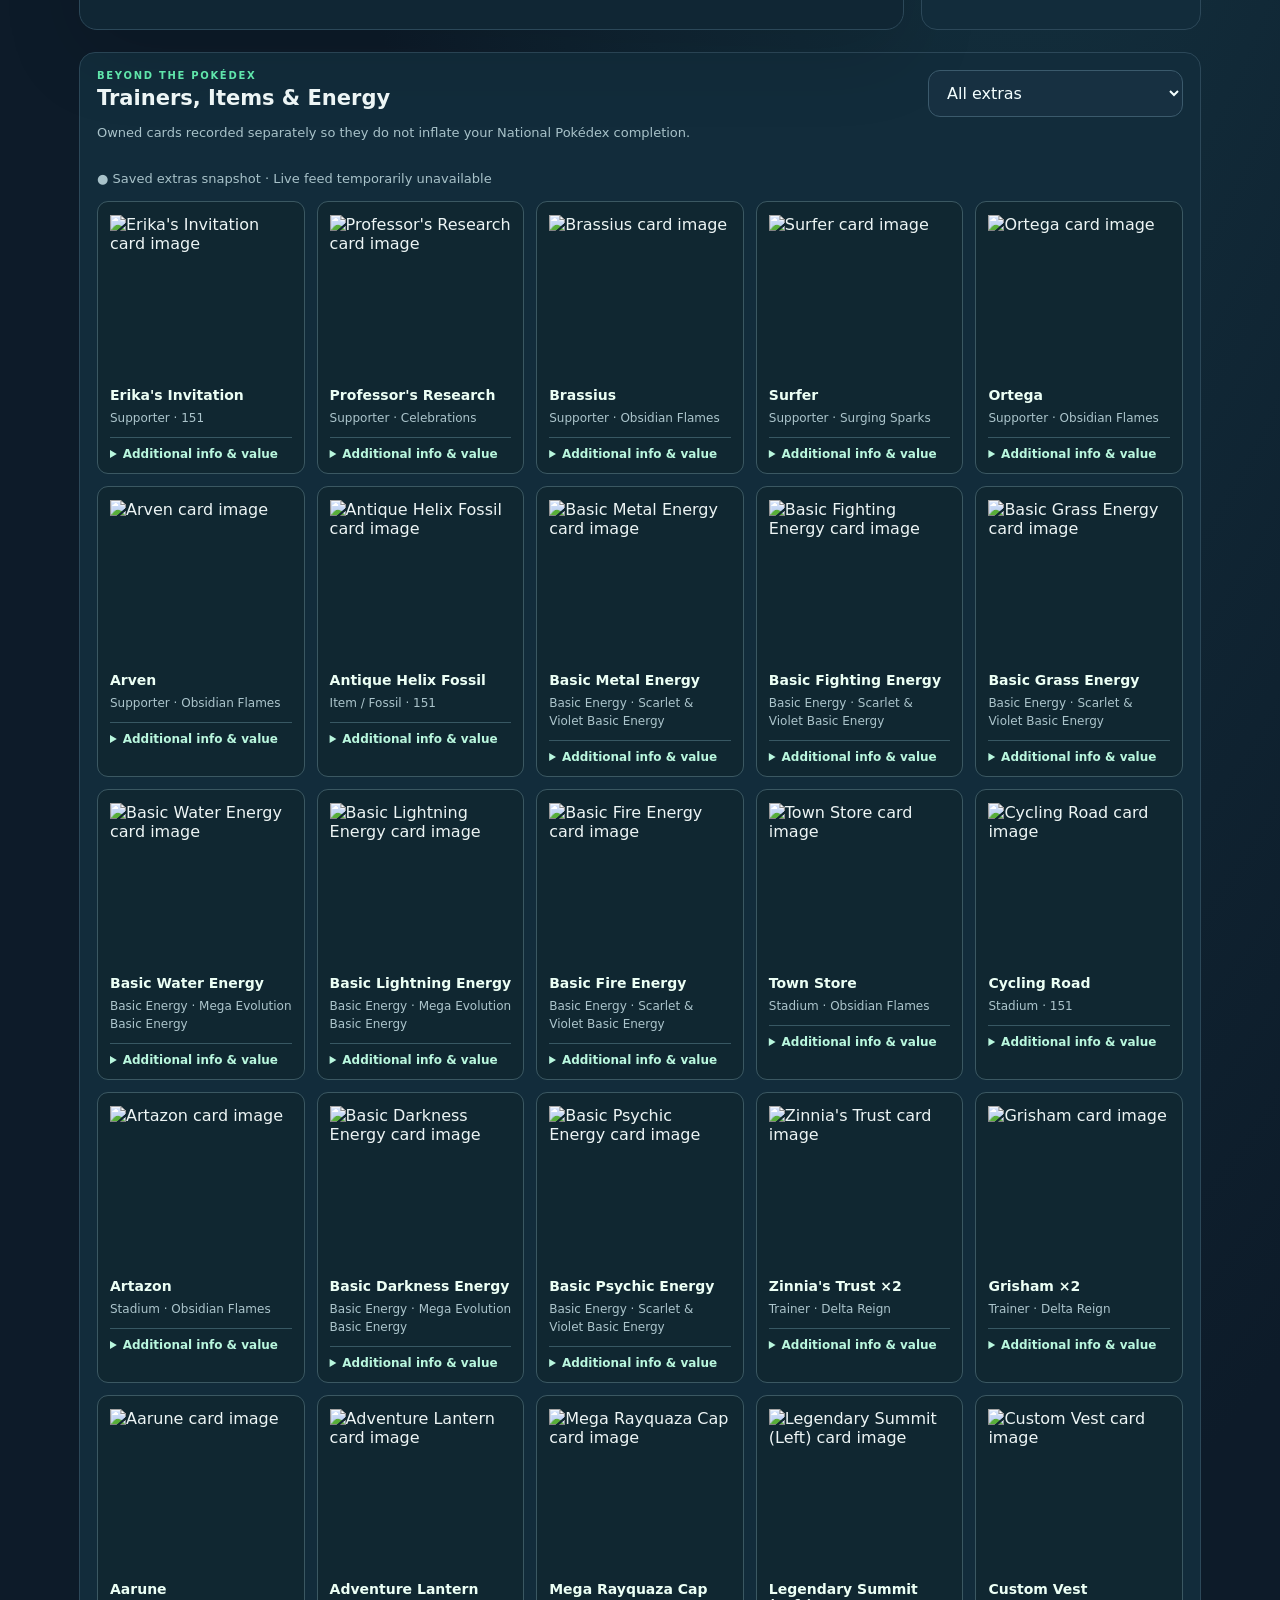
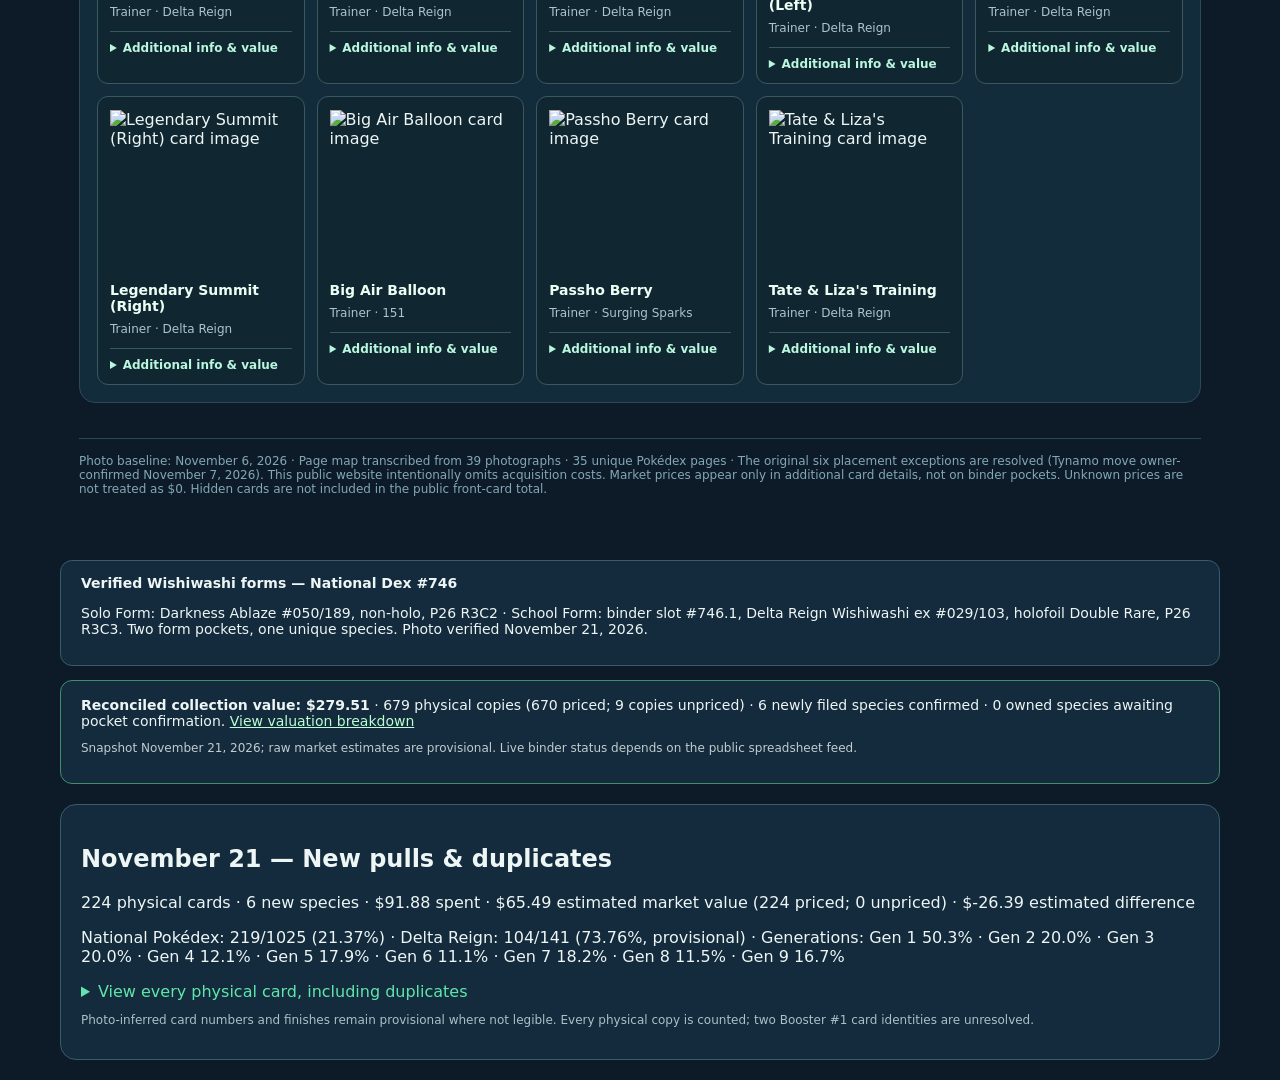
==== commit 766cc47d: "Remove duplicate malformed trailing HTML introduced during earlier website edits" ====
--- a/index.html
+++ b/index.html
@@ -73,7 +73,7 @@
 Object.assign(VERIFIED_ARTWORK_FALLBACKS,{"X-012":"https://api.rip.fun/storage/v1/object/public/tcg/cards/mee-4.large.webp","X-017":"https://api.rip.fun/storage/v1/object/public/tcg/cards/mee-7.large.webp","U-20261108-011":"https://api.rip.fun/storage/v1/object/public/tcg/cards/mee-3.large.webp","N-20261106-061":"https://billsarchive.com/assets/delta-reign/small/me06-103_zinnias_trust.webp","N-20261106-062":"https://billsarchive.com/assets/delta-reign/small/me06-093_grisham.webp","N-20261106-063":"https://billsarchive.com/assets/delta-reign/small/me06-089_aarune.webp","N-20261106-064":"https://billsarchive.com/assets/delta-reign/small/me06-090_adventure_lantern.webp","N-20261106-065":"https://billsarchive.com/assets/delta-reign/small/me06-100_mega_rayquaza_cap.webp","N-20261106-066":"https://billsarchive.com/assets/delta-reign/small/me06-096_legendary_summit.webp","N-20261106-067":"https://billsarchive.com/assets/delta-reign/small/me06-127_custom_vest_ur.webp","N-20261106-068":"https://billsarchive.com/assets/delta-reign/small/me06-097_legendary_summit.webp","U-20261108-001":"https://billsarchive.com/assets/delta-reign/small/me06-078_eevee.webp","U-20261108-002":"https://billsarchive.com/assets/delta-reign/small/me06-061_carvanha.webp","U-20261108-003":"https://billsarchive.com/assets/delta-reign/small/me06-027_frillish.webp","U-20261108-004":"https://billsarchive.com/assets/delta-reign/small/me06-002_surskit.webp","U-20261108-005":"https://billsarchive.com/assets/delta-reign/small/me06-071_zarude.webp","U-20261108-006":"https://billsarchive.com/assets/delta-reign/small/me06-041_kilowattrel.webp","U-20261108-007":"https://billsarchive.com/assets/delta-reign/small/me06-102_tate_lizas_training.webp","U-20261108-008":"https://billsarchive.com/assets/delta-reign/small/me06-025_mantine.webp","U-20261108-009":"https://billsarchive.com/assets/delta-reign/small/me06-072_druddigon.webp","U-20261108-010":"https://billsarchive.com/assets/delta-reign/small/me06-084_mega_rayquaza_ex.webp"});
 const CARD_ART_BY_ID=new Map([["P-0126","https://images.pokemontcg.io/swsh3/50_hires.png"]]);
 const validArtURL=v=>typeof v==="string"&&/^https:\/\/[^\s"<>]+$/i.test(v);
-const applyVerifiedArtwork=c=>({...c,imageUrl:c.imageUrl||CARD_ART_BY_ID.get(String(c.id))||VERIFIED_ARTWORK_FALLBACKS[c.id]||""});
+const applyVerifiedArtwork=c=>({...c,imageUrl:CARD_ART_BY_ID.get(String(c.id))||c.imageUrl||VERIFIED_ARTWORK_FALLBACKS[c.id]||""});
 let store={...DEFAULT_DATA,cards:DEFAULT_DATA.cards.map(applyVerifiedArtwork)}, page=1, selection=null;
 let displayMode="valuable", valuedCandidates=[];
 const rankedValue=c=>c.market!==""&&c.market!=null&&Number.isFinite(Number(c.market))?Number(c.market):-Infinity;
@@ -250,6 +250,4 @@
 <!-- NOV21_PULLS_PANEL -->
 <section id="nov21-pulls" style="max-width:1160px;margin:20px auto;padding:20px;background:#132b3c;color:#edf5f5;border:1px solid #3b5a6c;border-radius:16px;font-family:system-ui"><h2>November 21 — New pulls & duplicates</h2><p id="nov21-summary">Loading photographed collection additions…</p><p id="nov21-progress"></p><details><summary style="cursor:pointer;color:#60e6ab">View every physical card, including duplicates</summary><div style="max-height:520px;overflow:auto"><table style="width:100%;font-size:12px;border-collapse:collapse"><thead><tr><th align="left">Card</th><th align="left">Set #</th><th align="left">Finish</th><th align="left">Inventory ID</th></tr></thead><tbody id="nov21-cards"></tbody></table></div></details><p style="font-size:12px;color:#a8c2c9">Photo-inferred card numbers and finishes remain provisional where not legible. Every physical copy is counted; two Booster #1 card identities are unresolved.</p></section>
 <script>(async()=>{try{const r=await fetch('pulls-2026-11-21.json?rev=20261121');if(!r.ok)throw Error('data');const d=await r.json();const esc=s=>String(s??'').replace(/[&<>"]/g,c=>({'&':'&amp;','<':'&lt;','>':'&gt;','"':'&quot;'}[c]));document.getElementById('nov21-summary').textContent=d.newPhysicalCards+' physical cards · '+d.newSpecies+' new species · $'+d.spendUSD.toFixed(2)+' spent · $'+d.valuation.pricedSubtotalUSD.toFixed(2)+' estimated market value ('+d.valuation.pricedCopies+' priced; '+d.valuation.unpricedCopies+' unpriced) · '+(d.valuation.estimatedDifferenceUSD>=0?'+':'')+'$'+d.valuation.estimatedDifferenceUSD.toFixed(2)+' estimated difference';document.getElementById('nov21-progress').textContent='National Pokédex: '+d.nationalDex.owned+'/'+d.nationalDex.total+' ('+d.nationalDex.percentage+'%) · Delta Reign: '+d.deltaReign.ownedNumbers+'/'+d.deltaReign.totalNumbers+' ('+d.deltaReign.percentage+'%, provisional) · Generations: '+d.generations.map(g=>'Gen '+g.generation+' '+(100*g.owned/g.total).toFixed(1)+'%').join(' · ');document.getElementById('nov21-cards').innerHTML=d.cards.map(c=>'<tr style="border-top:1px solid #2c4859"><td>'+esc(c.name)+'</td><td>'+esc(c.number)+'</td><td>'+esc(c.finish)+'</td><td>'+esc(c.id)+'</td></tr>').join('');}catch(e){document.getElementById('nov21-summary').textContent='New pull details temporarily unavailable';}})();</script>
-</body></html>+d.spendUSD.toFixed(2)+' spent · ;document.getElementById('nov21-progress').textContent='National Pokédex: '+d.nationalDex.owned+'/'+d.nationalDex.total+' ('+d.nationalDex.percentage+'%) · Delta Reign: '+d.deltaReign.ownedNumbers+'/'+d.deltaReign.totalNumbers+' ('+d.deltaReign.percentage+'%, provisional) · Generations: '+d.generations.map(g=>'Gen '+g.generation+' '+(100*g.owned/g.total).toFixed(1)+'%').join(' · ');document.getElementById('nov21-cards').innerHTML=d.cards.map(c=>'<tr style="border-top:1px solid #2c4859"><td>'+esc(c.name)+'</td><td>'+esc(c.number)+'</td><td>'+esc(c.finish)+'</td><td>'+esc(c.id)+'</td></tr>').join('');}catch(e){document.getElementById('nov21-summary').textContent='New pull details temporarily unavailable';}})();</script>
-</body></html>+d.valuation.pricedSubtotalUSD.toFixed(2)+' estimated for '+d.valuation.pricedCopies+' priced copies ('+d.valuation.unpricedCopies+' unpriced; provisional)';document.getElementById('nov21-progress').textContent='National Pokédex: '+d.nationalDex.owned+'/'+d.nationalDex.total+' ('+d.nationalDex.percentage+'%) · Delta Reign: '+d.deltaReign.ownedNumbers+'/'+d.deltaReign.totalNumbers+' ('+d.deltaReign.percentage+'%, provisional) · Generations: '+d.generations.map(g=>'Gen '+g.generation+' '+(100*g.owned/g.total).toFixed(1)+'%').join(' · ');document.getElementById('nov21-cards').innerHTML=d.cards.map(c=>'<tr style="border-top:1px solid #2c4859"><td>'+esc(c.name)+'</td><td>'+esc(c.number)+'</td><td>'+esc(c.finish)+'</td><td>'+esc(c.id)+'</td></tr>').join('');}catch(e){document.getElementById('nov21-summary').textContent='New pull details temporarily unavailable';}})();</script>
 </body></html>
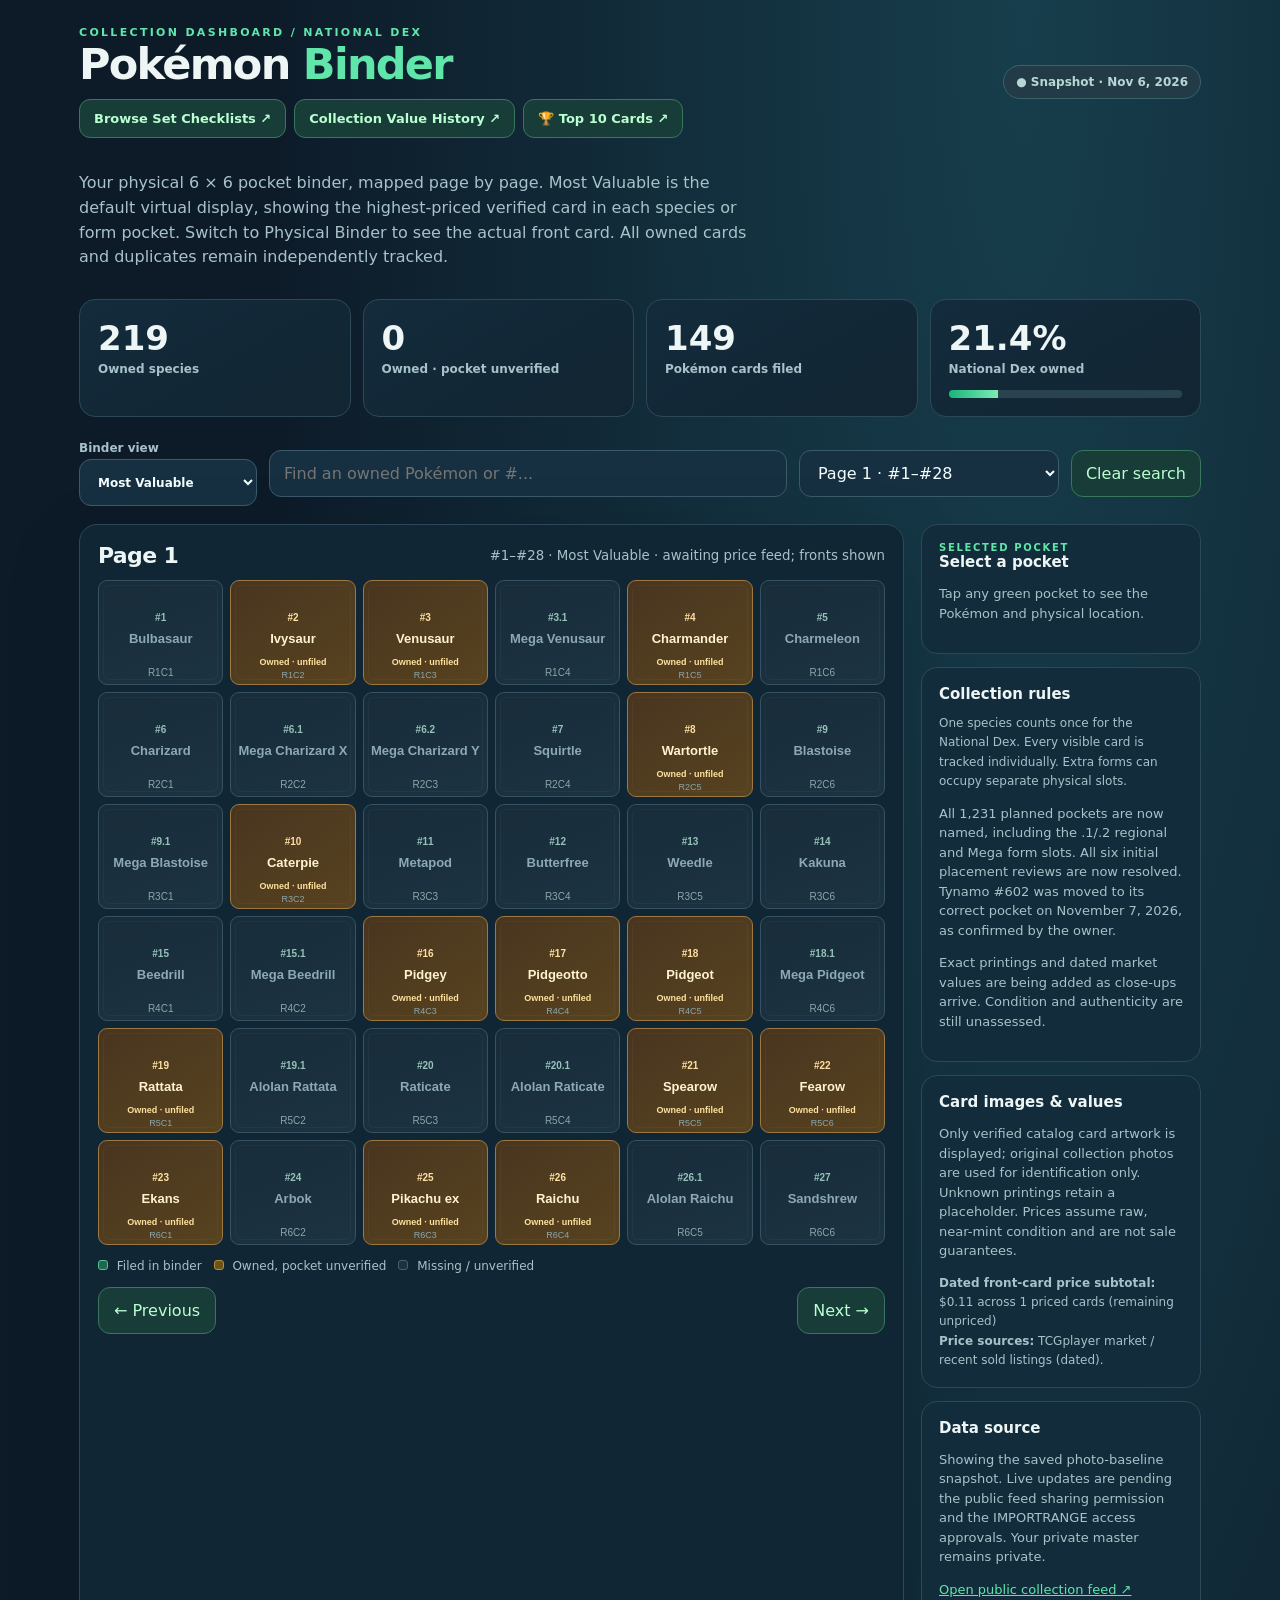
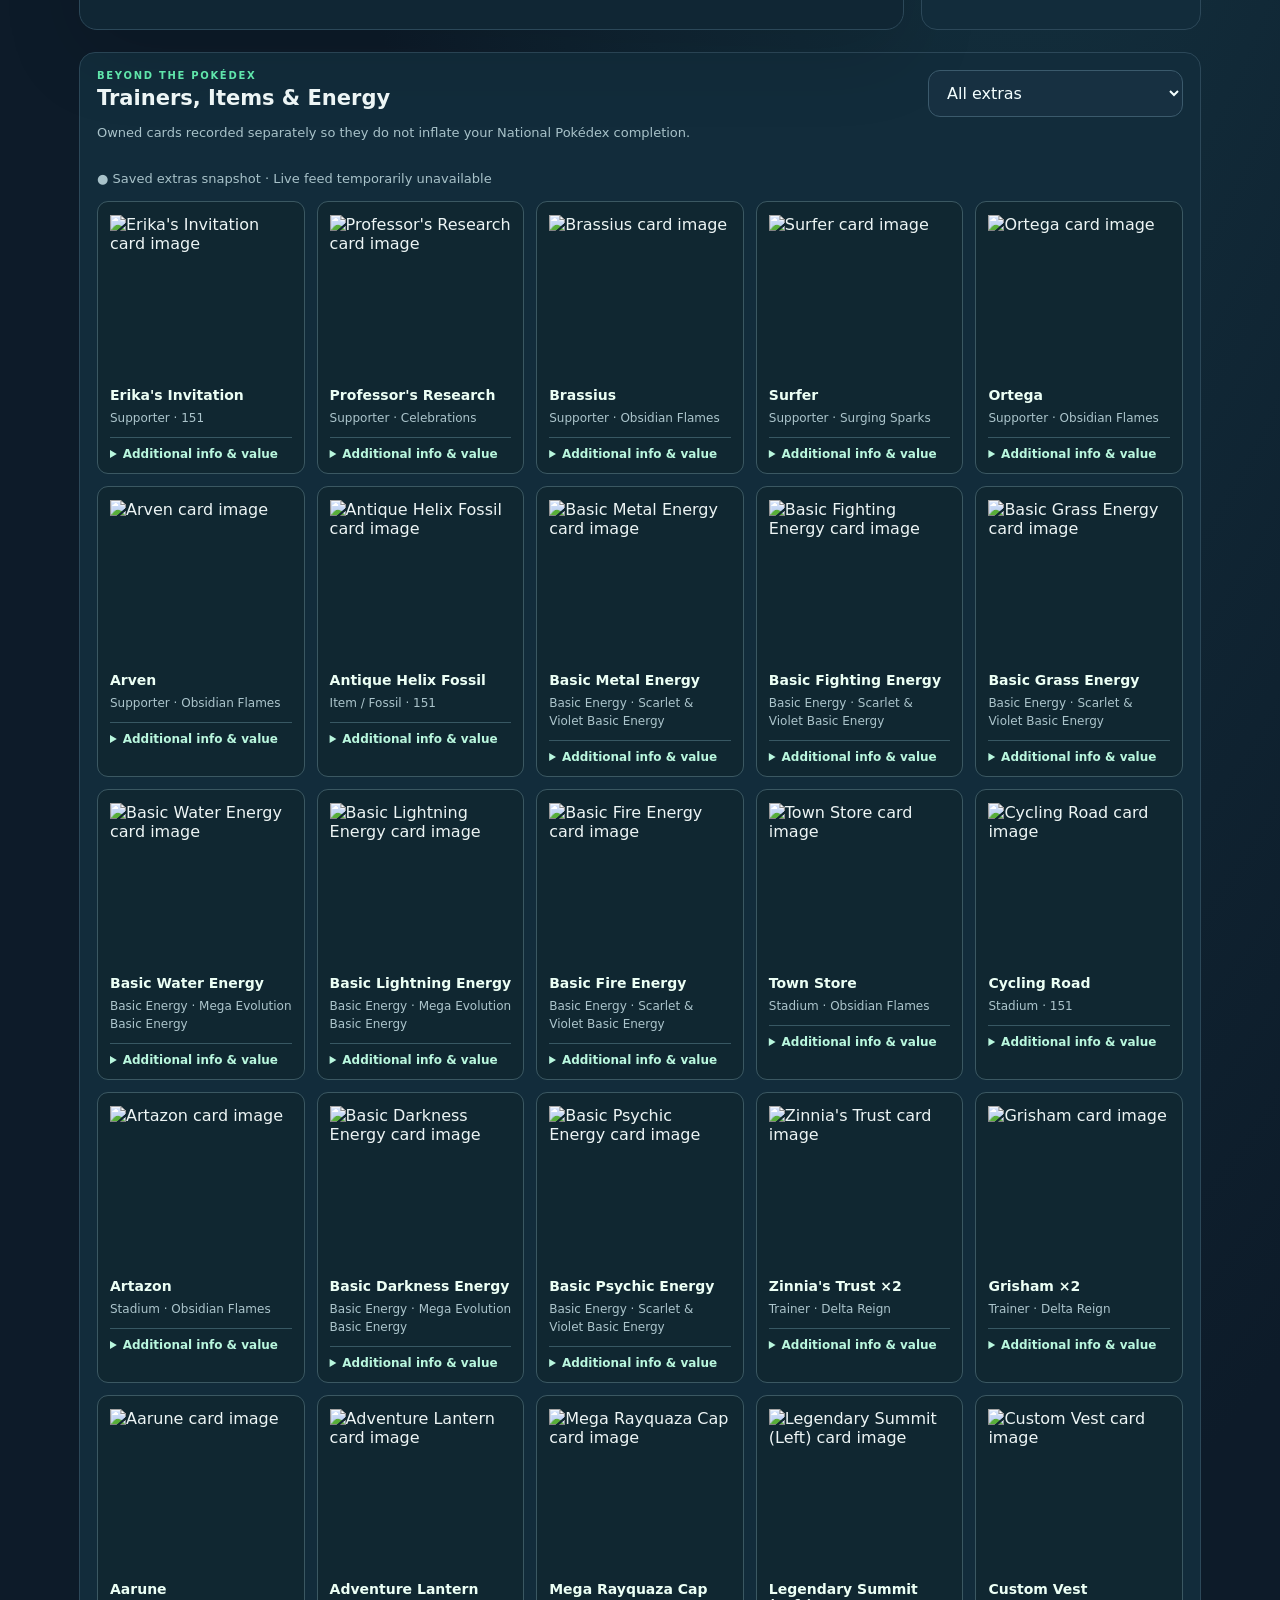
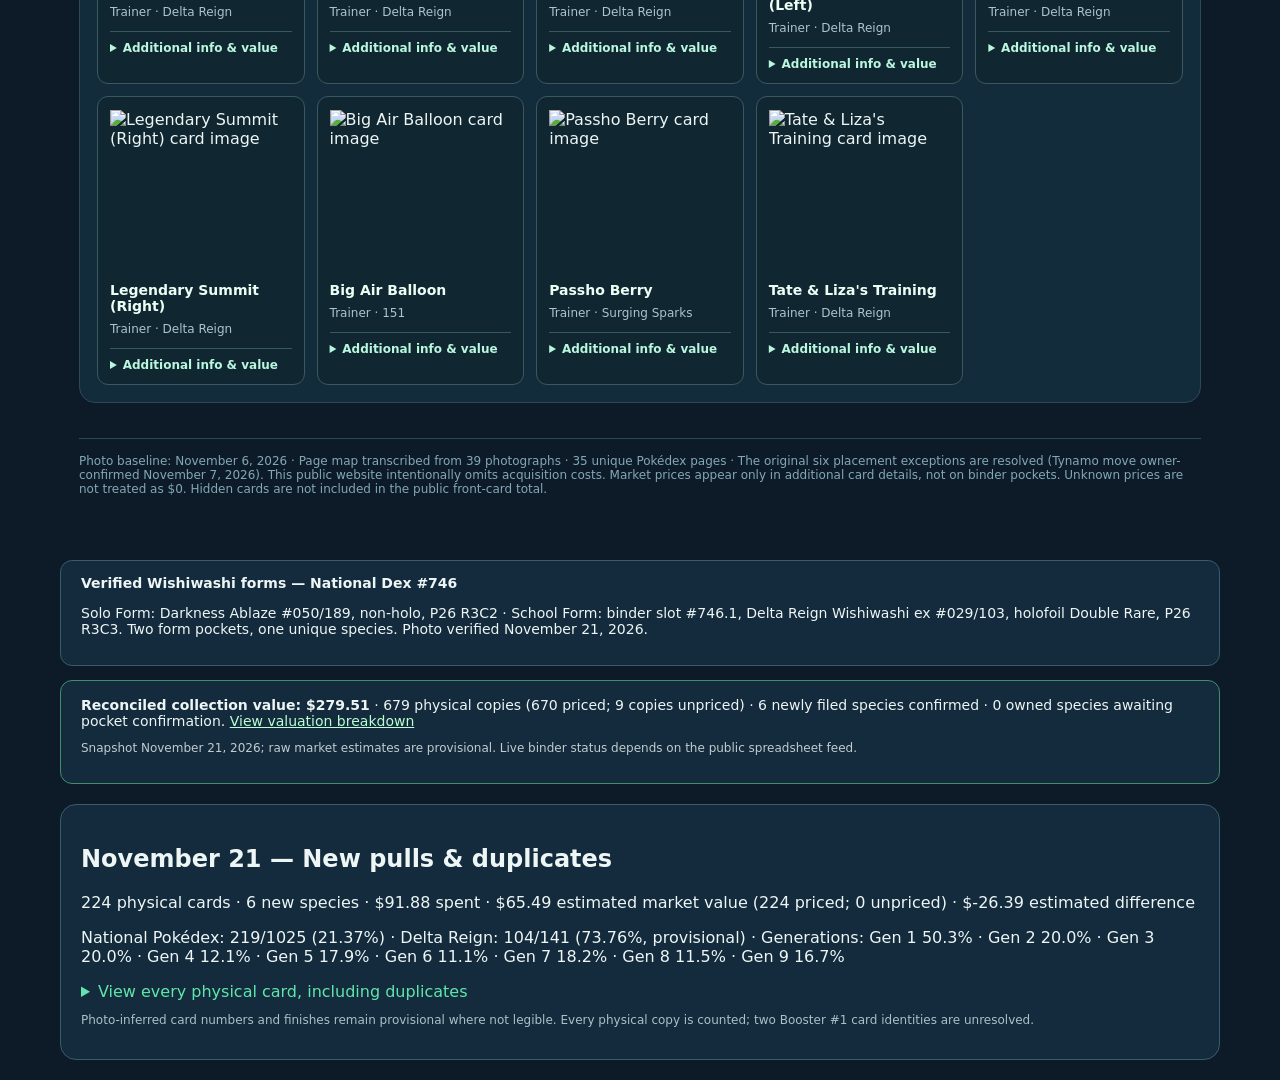
==== commit 2703caab: "Keep main binder National Dex completion aligned with audited master species snapshot" ====
--- a/index.html
+++ b/index.html
@@ -156,8 +156,9 @@
 }
 $("displayMode").onchange=e=>{displayMode=e.target.value==="physical"?"physical":"valuable";render();$("slotTitle").textContent="Select a pocket";$("slotDetail").textContent="Tap a pocket to see the card shown in this view and its market reference."};
 $("selectPage").onchange=e=>{page=Number(e.target.value);render()};$("prev").onclick=()=>{page=Math.max(1,page-1);render()};$("next").onclick=()=>{page=Math.min(store.pages.length,page+1);render()};$("clear").onclick=()=>{$("search").value="";$("searchresults").className="searchresults";page=1;render()};$("search").oninput=doSearch;
+let auditedSpecies=null;
 function updateStats(){
- let u=new Set(store.owned.map(x=>x.dex)).size,c=store.cards.reduce((a,b)=>a+(Number(b.qty)||1),0),pct=100*u/1025;
+ let u=auditedSpecies?.ownedSpecies??new Set(store.owned.map(x=>x.dex)).size,c=store.cards.reduce((a,b)=>a+(Number(b.qty)||1),0),pct=100*u/1025;
  $("ownedCount").textContent=u;$("unfiledCount").textContent=store.owned.filter(o=>pendingPocket(o)).length;$("cardCount").textContent=c;$("percentage").textContent=pct.toFixed(1)+"%";$("bar").style.width=pct.toFixed(2)+"%";
  const verified=store.cards.filter(c=>c.market!==""&&c.market!=null&&Number.isFinite(Number(c.market)));
  const subtotal=verified.reduce((a,c)=>a+Number(c.market)*(Number(c.qty)||1),0);
@@ -243,7 +244,7 @@
 $("extrasFilter").onchange=renderExtras;
 refreshExtras();
 refreshPending();
-init();updateStats();refresh();refreshCandidates();
+init();updateStats();refresh();fetch("./species-completion.json?cache="+Date.now(),{cache:"no-store"}).then(r=>{if(!r.ok)throw Error("Species data unavailable");return r.json()}).then(d=>{if(d.ownedDexNumbers?.length===d.ownedSpecies){auditedSpecies=d;updateStats()}}).catch(()=>{});refreshCandidates();
 </script>
 <section style="max-width:1160px;margin:14px auto;padding:14px 20px;border:1px solid #3b5a6c;border-radius:12px;background:#132b3c;color:#edf5f5;font:14px system-ui"><strong>Verified Wishiwashi forms — National Dex #746</strong><p>Solo Form: Darkness Ablaze #050/189, non-holo, P26 R3C2 · School Form: binder slot #746.1, Delta Reign Wishiwashi ex #029/103, holofoil Double Rare, P26 R3C3. Two form pockets, one unique species. Photo verified November 21, 2026.</p></section>
 <section style="max-width:1160px;margin:14px auto;padding:16px 20px;border:1px solid #438d6b;border-radius:12px;background:#132b3c;color:#edf5f5;font:14px system-ui"><strong>Reconciled collection value: $279.51</strong> · 679 physical copies (670 priced; 9 copies unpriced) · 6 newly filed species confirmed · 0 owned species awaiting pocket confirmation. <a href="./values.html#reconciled-valuation" style="color:#baffd2">View valuation breakdown</a><p style="font-size:12px;opacity:.8">Snapshot November 21, 2026; raw market estimates are provisional. Live binder status depends on the public spreadsheet feed.</p></section>
